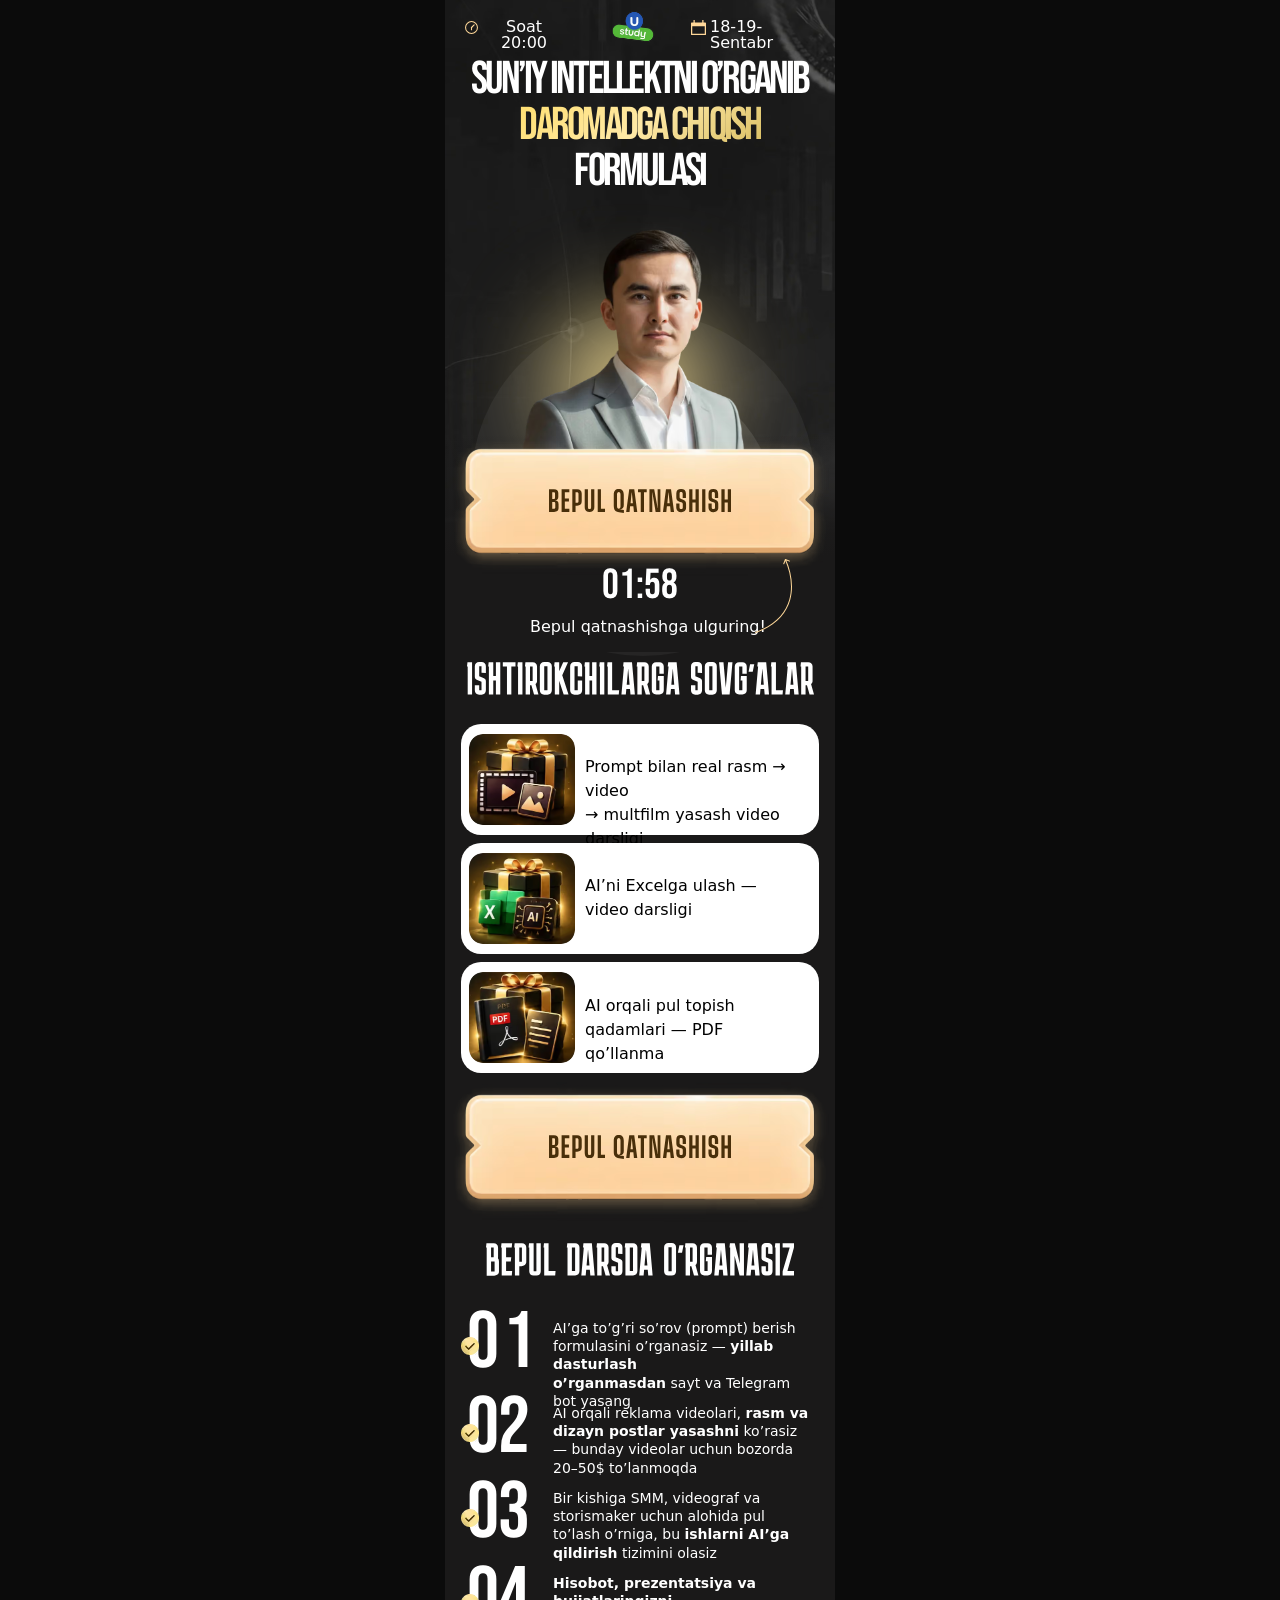
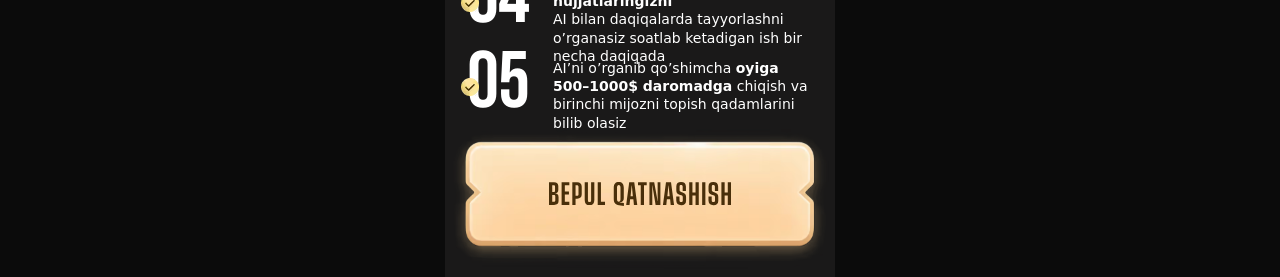
==== a/index.html @ 5f897176 "Restore Bebas on /a/ so the hero headline fits 3 lines" ====
<!doctype html>
<html lang="uz">
<head>
<meta charset="utf-8">
<meta name="viewport" content="width=390, viewport-fit=cover">
<title>Sun’iy intellektni o’rganib daromadga chiqish formulasi</title>
<meta name="description" content="18–19-sentabr, soat 20:00. Bepul onlayn dars: AI bilan oyiga 500–1000$ qo’shimcha daromadga chiqish formulasi. Ishtirokchilarga 3 ta sovg’a.">
<meta name="theme-color" content="#1A1919">
<meta property="og:title" content="Sun’iy intellektni o’rganib daromadga chiqish formulasi">
<meta property="og:description" content="18–19-sentabr, 20:00 — bepul onlayn dars. Ishtirokchilarga 3 ta sovg’a.">
<meta property="og:image" content="https://suniy-intellektt.vercel.app/a/assets/speaker.avif">
<meta property="og:url" content="https://suniy-intellektt.vercel.app/a/">
<meta property="og:type" content="website">
<link rel="canonical" href="https://suniy-intellektt.vercel.app/a/">
<link rel="icon" href="./assets/logo.avif">
<style>
@font-face{font-family:"Bebas Neue";src:url(./fonts/bebasneue.woff2) format("woff2");font-weight:400;font-display:swap}@font-face{font-family:"Bebas Neue Fallback";src:local("Arial"),local("Roboto"),local("Helvetica");size-adjust:58.4%;ascent-override:154.1%;descent-override:51.4%;line-gap-override:0%}:root{--ink:#1A1919;--gold:#FFD899;--gold-1:#FFDF70;--gold-2:#FFE9A6;--gold-ink:#492F0A;--font:-apple-system,"Segoe UI",Roboto,system-ui,sans-serif;--font-display:"Bebas Neue","Bebas Neue Fallback",sans-serif;--font-karantina:"Bebas Neue","Bebas Neue Fallback",sans-serif;--stroke:.013em}*,*::before,*::after{box-sizing:border-box}html{-webkit-text-size-adjust:100%}body{margin:0;overflow-x:hidden;background:#0b0b0b;color:#fff;font-family:var(--font);font-size:14px;line-height:1.3;-webkit-font-smoothing:antialiased}img,svg{display:block;max-width:none}button{font:inherit;color:inherit;background:none;border:0;cursor:pointer}p,h1,h2{margin:0;padding:0}.page{position:relative;width:390px;height:1877px;margin-inline:auto;overflow:hidden;background:var(--ink)}.n{position:absolute;top:2000px}.btn{display:block;user-select:none}.hero-bg{left:0;top:-24px;width:390px;height:657px;background:url(./assets/s2-bg.avif) 0 0/390px 657px no-repeat}.ring{left:26px;top:312px;width:344px;height:344px;border-radius:50%;background:rgba(255,255,255,.05)}.ring-in{left:66px;top:376px;width:264px;height:264px;border-radius:50%;background:rgba(255,255,255,.10)}.glow{left:114px;top:317px;width:147px;height:147px;border-radius:50%;background:linear-gradient(160deg,var(--gold-1) 0%,var(--gold-2) 50%,rgba(255,223,112,.83) 100%);filter:blur(50px)}.fade{left:0;top:434px;width:390px;height:218px;background:linear-gradient(180deg,rgba(26,25,25,0) 0%,var(--ink) 56%)}.person{left:63px;top:228px;width:249px;height:293px;background:url(./assets/speaker.avif) 0 0/249px 293px no-repeat}.clock-ico{left:20px;top:21px;width:13px;height:13px}.clock-txt{left:37px;top:19px;width:84px;font-size:16px;line-height:16px;text-align:center}.logo{left:162px;top:1px;width:52px;height:52px;background:url(./assets/logo.avif) 0 0/52px 52px no-repeat}.date-ico{left:246px;top:20px;width:15px;height:15px}.date-txt{left:265px;top:19px;width:110px;font-size:16px;line-height:16px}.h1{left:20px;top:57px;width:350px;height:138px;font-family:var(--font-karantina);font-weight:400;font-size:46px;line-height:46px;letter-spacing:-.06em;text-align:center;text-transform:uppercase;color:#fff;white-space:nowrap}.h1 .gold{background:linear-gradient(140deg,var(--gold-1) 0%,var(--gold-2) 50%,rgba(255,223,112,.83) 100%);-webkit-background-clip:text;background-clip:text;color:transparent}.cta{left:20px;width:350px;height:110px}.cta img{position:absolute;left:-15px;top:-11px;width:380px;height:140px}.cta .lbl{position:absolute;left:84.4px;top:42.2px;width:182px;height:25px}.cta-1{top:447px}.timer{left:128px;top:565px;width:134px;height:46px;font-family:var(--font-display);font-weight:400;font-size:42px;line-height:42px;color:#fff;text-align:center;font-variant-numeric:tabular-nums}.caption{left:85px;top:619px;width:219px;font-size:16px;line-height:16px;white-space:nowrap}.arrow{left:309.5px;top:558.5px;width:37px;height:74px}.h2{font-family:var(--font-karantina);font-weight:400;font-size:46px;line-height:46px;letter-spacing:.02em;text-transform:uppercase;color:#fff;white-space:nowrap}.h2-gifts{left:22px;top:662px;width:347px;height:33px;background:url(./assets/txt/h2-gifts.svg) 0 0/347px 33px no-repeat}
    .gift{left:16px;width:358px;height:111px;border-radius:20px;background:#fff}.gift-1{top:724px}.gift-img{left:24px;width:106px;height:91px;border-radius:14px;object-fit:cover}.gift-img-1{top:734px}.gift-txt{left:140px;font-family:var(--font-tight);font-size:16px;line-height:24px;color:#000}.gift-txt-1{top:755px;width:219px}
    </style>
<link rel="stylesheet" href="./css/main.css" media="print" onload="this.media='all'" />
<noscript>
  <link rel="stylesheet" href="./css/main.css" />
</noscript>
</head>
<body data-variant="2">

<main class="page">
  <div class="n hero-bg" aria-hidden="true"></div>
  <div class="n ring"></div>
  <div class="n ring-in"></div>
  <div class="n glow"></div>
  <div class="n fade"></div>
  <div class="n person" role="img" aria-label="Vebinar spikeri"></div>

  <svg class="n clock-ico" width="13" height="13" viewBox="0 0 15 15" fill="none" aria-hidden="true"><path d="M0.633809 7.49999C0.633809 5.67895 1.35721 3.93252 2.64487 2.64488C3.93253 1.35717 5.67897 0.633801 7.5 0.633801C9.32104 0.633801 11.0675 1.35717 12.3551 2.64488C13.6428 3.93252 14.3662 5.67895 14.3662 7.49999C14.3662 9.32102 13.6428 11.0675 12.3551 12.3551C11.0675 13.6428 9.32104 14.3662 7.5 14.3662C5.67897 14.3662 3.93253 13.6428 2.64487 12.3551C1.35721 11.0675 0.633809 9.32102 0.633809 7.49999Z" stroke="#FFD899" stroke-width="1.2" stroke-linecap="round" stroke-linejoin="round"/><path d="M7.5 7.50001V9.95222" stroke="#FFD899" stroke-width="1.2676" stroke-linecap="round" stroke-linejoin="round"/><path d="M7.5 7.49999L10.5649 4.4344" stroke="#FFD899" stroke-width="1.2676" stroke-linecap="round" stroke-linejoin="round"/></svg>
  <p class="n clock-txt">Soat 20:00</p>
  <div class="n logo" role="img" aria-label="uStudy"></div>
  <svg class="n date-ico" width="15" height="15" viewBox="0 0 15 15" fill="none" aria-hidden="true"><path d="M3.75 2.5H11.25V0H12.5V2.5H14.375C14.7202 2.5 15 2.77982 15 3.125V14.375C15 14.7202 14.7202 15 14.375 15H0.625C0.279822 15 0 14.7202 0 14.375V3.125C0 2.77982 0.279822 2.5 0.625 2.5H2.5V0H3.75V2.5ZM1.25 13.75H13.75V6.25H1.25V13.75Z" fill="#FFD899"/></svg>
  <p class="n date-txt">18-19-Sentabr</p>

  <h1 class="n h1">SUN’IY INTELLEKTNI O’RGANIB<br><span class="gold">DAROMADGA CHIQISH</span><br>FORMULASI</h1>

  <button type="button" class="n btn cta cta-1 registerBtn">
    <img src="./assets/s2-btn.avif" alt="" width="380" height="140" loading="lazy" decoding="async">
    <img class="lbl" src="./assets/txt/cta1.svg" alt="Bepul qatnashish" width="182" height="25" loading="lazy" decoding="async">
  </button>

  <div class="n timer" data-timer="ms">01:59</div>
  <p class="n caption">Bepul qatnashishga ulguring!</p>
  <svg class="n arrow" width="37" height="74" viewBox="0 0 37 74" fill="none" aria-hidden="true"><path d="M0.333046 73.0284C0.0727777 73.1206 -0.0634102 73.4064 0.0288616 73.6667C0.121133 73.927 0.406923 74.0632 0.667192 73.9709L0.500119 73.4996L0.333046 73.0284ZM30.5872 0.033819C30.3297 -0.0658393 30.0402 0.0621413 29.9405 0.319672L28.3165 4.51637C28.2168 4.7739 28.3448 5.06346 28.6023 5.16312C28.8599 5.26278 29.1494 5.13479 29.2491 4.87726L30.6926 1.14687L34.423 2.59044C34.6806 2.6901 34.9701 2.56212 35.0698 2.30459C35.1694 2.04706 35.0415 1.7575 34.7839 1.65784L30.5872 0.033819ZM0.500119 73.4996L0.667192 73.9709C20.9852 66.7676 31.3359 54.6088 35.1868 41.0729C39.0293 27.5665 36.3771 12.7713 30.8641 0.29799L30.4068 0.500119L29.9495 0.702247C35.4022 13.0392 37.9838 27.587 34.225 40.7993C30.4745 53.9822 20.389 65.918 0.333046 73.0284L0.500119 73.4996Z" fill="#FFD899"/></svg>

  <h2 class="n h2-gifts" aria-label="Ishtirokchilarga sovg’alar"></h2>

  <div class="n gift gift-1"></div>
  <img class="n gift-img gift-img-1" src="./assets/s2-gift1.avif" alt="" width="106" height="91" loading="lazy" decoding="async">
  <p class="n gift-txt gift-txt-1">Prompt bilan real rasm &rarr; video<br>&rarr; multfilm yasash video darsligi</p>

  <div class="n gift gift-2"></div>
  <img class="n gift-img gift-img-2" src="./assets/s2-gift2.avif" alt="" width="106" height="91" loading="lazy" decoding="async">
  <p class="n gift-txt gift-txt-2">AI’ni Excelga ulash &mdash; video darsligi</p>

  <div class="n gift gift-3"></div>
  <img class="n gift-img gift-img-3" src="./assets/s2-gift3.avif" alt="" width="106" height="91" loading="lazy" decoding="async">
  <p class="n gift-txt gift-txt-3">AI orqali pul topish qadamlari &mdash; PDF qo’llanma</p>

  <button type="button" class="n btn cta cta-2 registerBtn">
    <img src="./assets/s2-btn.avif" alt="" width="380" height="140" loading="lazy" decoding="async">
    <img class="lbl" src="./assets/txt/cta2.svg" alt="Bepul qatnashish" width="182" height="25" loading="lazy" decoding="async">
  </button>

  <h2><img class="n h2-learn" src="./assets/txt/h2-learn.svg" alt="Bepul darsda o’rganasiz" width="308" height="33" loading="lazy" decoding="async"></h2>

  <span class="n num num-1">01</span>
  <p class="n li-txt li-txt-1">AI’ga to’g’ri so’rov (prompt) berish<br>formulasini o’rganasiz &mdash; <span class="b">yillab dasturlash<br>o’rganmasdan</span> sayt va Telegram bot yasang</p>
  <img class="n check-ico check-1" src="./assets/s2-check.avif" alt="" width="18" height="18" loading="lazy" decoding="async">

  <span class="n num num-2">02</span>
  <p class="n li-txt li-txt-2">AI orqali reklama videolari, <span class="b">rasm va dizayn postlar yasashni</span> ko’rasiz &mdash; bunday videolar uchun bozorda 20&ndash;50$ to’lanmoqda</p>
  <img class="n check-ico check-2" src="./assets/s2-check.avif" alt="" width="18" height="18" loading="lazy" decoding="async">

  <span class="n num num-3">03</span>
  <p class="n li-txt li-txt-3">Bir kishiga SMM, videograf va storismaker uchun alohida pul to’lash o’rniga, bu <span class="b">ishlarni AI’ga qildirish</span> tizimini olasiz</p>
  <img class="n check-ico check-3" src="./assets/s2-check.avif" alt="" width="18" height="18" loading="lazy" decoding="async">

  <span class="n num num-4">04</span>
  <p class="n li-txt li-txt-4"><span class="b">Hisobot, prezentatsiya va hujjatlaringizni<br></span>AI bilan daqiqalarda tayyorlashni o’rganasiz soatlab ketadigan ish bir necha daqiqada</p>
  <img class="n check-ico check-4" src="./assets/s2-check.avif" alt="" width="18" height="18" loading="lazy" decoding="async">

  <span class="n num num-5">05</span>
  <p class="n li-txt li-txt-5">AI’ni o’rganib qo’shimcha <span class="b">oyiga 500&ndash;1000$ daromadga</span> chiqish va birinchi mijozni topish qadamlarini bilib olasiz</p>
  <img class="n check-ico check-5" src="./assets/s2-check.avif" alt="" width="18" height="18" loading="lazy" decoding="async">

  <button type="button" class="n btn cta cta-3 registerBtn">
    <img src="./assets/s2-btn.avif" alt="" width="380" height="140" loading="lazy" decoding="async">
    <img class="lbl" src="./assets/txt/cta3.svg" alt="Bepul qatnashish" width="182" height="25" loading="lazy" decoding="async">
  </button>
</main>

<div id="registrationModal" class="homeModal" style="display: none">
  <div class="homeModalOverlay"></div>
  <div class="homeFormContainer">
    <button class="closeButton" id="closeModalBtn" aria-label="Yopish">
      <svg width="16" height="16" viewBox="0 0 12 12" fill="none">
        <path d="M1 11L11 1M1 1.00001L11 11" stroke="currentColor" stroke-width="1.5" stroke-linecap="round" />
      </svg>
    </button>
    <div class="homeFormTop">
      <h2 class="homeFormTopTitle">Ro’yxatdan o’tish uchun ma’lumotlaringizni kiriting!</h2>
    </div>
    <form id="registrationForm" name="contact-form">
      <div class="HomeFormRow">
        <label class="HomeFormRowLabel" for="name">Ismingiz:</label>
        <input class="HomeFormRowInput" type="text" id="name" name="name" placeholder="Ismingizni kiriting" autocomplete="name" />
        <p class="homeFormErrorText" id="nameError" style="display: none">❌ Ismingizni kiriting!</p>
      </div>
      <div class="HomeFormRow">
        <label class="HomeFormRowLabel" for="phone">Telefon raqamingiz:</label>
        <div class="phone-input-container">
          <button type="button" class="selected-country" id="selectedCountry" aria-label="Davlat kodini tanlash">
            <span class="selected-flag" id="selectedCountryFlag">🇺🇿</span>
            <svg id="dropdownIcon" width="16" height="16" viewBox="0 0 24 24" fill="none" stroke="currentColor" stroke-width="2" stroke-linecap="round" stroke-linejoin="round"><polyline points="6 9 12 15 18 9" /></svg>
            <span class="selected-code" id="selectedCountryCodeText">+998</span>
          </button>
          <div class="country-dropdown" id="countryDropdown" style="display: none"></div>
          <div class="phone-field">
            <input class="HomeFormRowInput phone-input" type="tel" id="phone" name="phone" inputmode="numeric" placeholder="88 888 88 88" autocomplete="tel" style="border: none; background-color: transparent; padding-left: 5px" />
          </div>
        </div>
        <p class="homeFormErrorText" id="phoneError" style="display: none">❌ Telefon raqam mos emas!</p>
      </div>
      <button type="submit" class="HomeFormBtn" id="submitBtn">DAVOM ETISH</button>
    </form>
  </div>
</div>

<script defer src="../js/timer.js"></script>
<script defer src="../js/phoneFormatter.js"></script>
<script defer src="../js/app.js"></script>
</body>
</html>
---- a/css/main.css ----
.b{font-weight:700}@media (prefers-reduced-motion:reduce){*{transition-duration:.001ms !important}}.cta-2{top:1093px}.cta-3{top:1740px}.h2-learn{left:41px;top:1243px;width:308px;height:33px}.gift{left:16px;width:358px;height:111px;border-radius:20px;background:#fff}.gift-1{top:724px}.gift-2{top:843px}.gift-3{top:962px}.gift-img{left:24px;width:106px;height:91px;border-radius:14px;object-fit:cover}.gift-img-1{top:734px}.gift-img-2{top:853px}.gift-img-3{top:972px}.gift-txt{left:140px;font-family:var(--font-tight);font-size:16px;line-height:24px;color:#000}.gift-txt-1{top:755px;width:219px}.gift-txt-2{top:874px;width:193px}.gift-txt-3{top:994px;width:197px}.num{font-family:var(--font-karantina);font-weight:300;font-size:80px;line-height:80px;letter-spacing:-.01em;color:#fff;left:22px}.num-1{top:1303px;letter-spacing:.05em}.num-2{top:1388px}.num-3{top:1473px}.num-4{top:1558px}.num-5{top:1643px}.li-txt{left:108px;font-size:14px;line-height:18.2px;color:#fff}.li-txt-1{top:1319px;width:262px}.li-txt-2{top:1404px;width:262px}.li-txt-3{top:1489px;width:262px}.li-txt-4{top:1574px;width:262px}.li-txt-5{top:1659px;width:262px}.check-ico{left:16px;width:18px;height:18px}.check-1{top:1337px}.check-2{top:1424px}.check-3{top:1509px}.check-4{top:1594px}.check-5{top:1678px}.homeModal,.homeModalOverlay{position:fixed;top:0;left:0;width:100%;height:100vh}.homeModal{z-index:30;display:flex;justify-content:center;align-items:center}.homeModalOverlay{background-color:rgba(0,0,0,.3);backdrop-filter:blur(5px)}.homeFormContainer{position:fixed;top:50%;left:50%;transform:translate(-50%,-50%);z-index:30;width:100%;max-width:520px;margin:0 20px;padding:20px 40px 40px;background-color:#fff;color:#000;border-radius:8px;box-shadow:0 4px 12px rgba(0,0,0,.1)}.homeFormTop{display:flex;justify-content:space-between}.homeFormTopTitle{margin:0 auto 20px;font-family:system-ui,-apple-system,BlinkMacSystemFont,"Segoe UI",sans-serif;font-size:clamp(21px,6.6vw,24px);font-weight:600;text-align:center;color:#000}.closeButton{position:absolute;top:20px;right:20px;display:flex;justify-content:center;align-items:center;padding:4px;background:0 0;border:none;color:#000;cursor:pointer}.homeFormErrorText{margin-bottom:12px;padding:5px 0;font-family:system-ui,-apple-system,BlinkMacSystemFont,"Segoe UI",sans-serif;font-size:14px;color:#e53e3e}.HomeFormRowInput,.HomeFormRowLabel{font-family:system-ui,-apple-system,BlinkMacSystemFont,"Segoe UI",sans-serif;font-size:18px}.HomeFormRow{margin-bottom:20px}.HomeFormRowLabel{display:block;margin-bottom:6px;color:#000}.HomeFormRowInput{width:100%;height:50px;min-height:48px;padding:10px 16px;border:1px solid #c9c9c9;border-radius:6px;background-color:#f3f7f8;font-weight:400;outline:0;transition:border-color .2s}.HomeFormRowInput:focus{border-color:#FFD899}.HomeFormRowInput::placeholder{color:#aaa}.HomeFormBtn{position:relative;display:flex;align-items:center;justify-content:center;width:100%;height:60px;border:none;border-radius:10px;background-color:#FFD899;color:#492F0A;font-family:sans-serif;font-size:28px;font-weight:700;text-transform:uppercase;cursor:pointer;transition:.3s}.phone-input-container{position:relative;display:flex;align-items:center;border:1px solid #c9c9c9;border-radius:6px;background-color:transparent}.phone-input-container:focus-within{border-color:#FFD899}.phone-field{flex:1}.selected-code{display:flex;margin-left:10px}.selected-country{display:flex;align-items:center;min-height:50px;min-width:max-content;padding:10px 0 10px 10px;border:none;border-radius:6px;background-color:transparent;font-family:sans-serif!important;font-size:18px;font-weight:400!important;cursor:pointer}.selected-flag,.country-flag{display:inline-block;min-width:22px;text-align:center}.country-dropdown{position:absolute;top:110%;left:0;width:100%;max-height:200px;overflow-y:auto;background-color:#fff;border:1px solid #c9c9c9;border-radius:6px;box-shadow:0 4px 12px rgba(0,0,0,.1);z-index:40;font-family:sans-serif!important;font-weight:400!important}@media screen and (max-width:768px){.homeFormContainer{max-width:100%;height:100vh;margin:0;padding:80px 20px 20px;border-radius:6px}.homeFormTopTitle{max-width:408px;margin:0 auto 15px;font-weight:700;text-align:center}.homeFormTop{flex-direction:column;align-items:flex-start}.closeButton{top:0;left:0;width:100%;height:50px;padding-right:20px;justify-content:end;background-color:#000;color:#fff}.homeFormErrorText{margin-bottom:8px;font-size:12px}.HomeFormRowLabel{margin-bottom:6px}.HomeFormRowInput{min-height:40px;padding:0 12px;background-color:transparent}.HomeFormRowInput::placeholder{color:#a3a3a3}.HomeFormBtn{margin-top:24px;font-size:18px;font-weight:700}}@media screen and (max-width:480px){.homeFormContainer{max-width:100%;height:100vh;margin:0;padding:80px 20px 20px;border-radius:6px}.homeFormTopTitle{margin:0 auto 15px;text-align:center}.homeFormErrorText{margin-bottom:8px;font-size:12px}.HomeFormRowLabel{margin-bottom:6px}.HomeFormRowInput{min-height:40px;padding:0 12px;border-radius:10px;background-color:transparent}.HomeFormRowInput::placeholder{color:#a3a3a3}.HomeFormBtn{height:50px;margin-top:24px;padding:10px 0;font-size:16px}}.country-option{display:flex;justify-content:space-between;align-items:center;padding:10px;font-family:sans-serif;font-weight:400!important;cursor:pointer}.country-option:hover{background-color:#f3f7f8}.country-option.selected{background-color:#e6f0fa}
---- a/css/main.css ----
.b{font-weight:700}@media (prefers-reduced-motion:reduce){*{transition-duration:.001ms !important}}.cta-2{top:1093px}.cta-3{top:1740px}.h2-learn{left:41px;top:1243px;width:308px;height:33px}.gift{left:16px;width:358px;height:111px;border-radius:20px;background:#fff}.gift-1{top:724px}.gift-2{top:843px}.gift-3{top:962px}.gift-img{left:24px;width:106px;height:91px;border-radius:14px;object-fit:cover}.gift-img-1{top:734px}.gift-img-2{top:853px}.gift-img-3{top:972px}.gift-txt{left:140px;font-family:var(--font-tight);font-size:16px;line-height:24px;color:#000}.gift-txt-1{top:755px;width:219px}.gift-txt-2{top:874px;width:193px}.gift-txt-3{top:994px;width:197px}.num{font-family:var(--font-karantina);font-weight:300;font-size:80px;line-height:80px;letter-spacing:-.01em;color:#fff;left:22px}.num-1{top:1303px;letter-spacing:.05em}.num-2{top:1388px}.num-3{top:1473px}.num-4{top:1558px}.num-5{top:1643px}.li-txt{left:108px;font-size:14px;line-height:18.2px;color:#fff}.li-txt-1{top:1319px;width:262px}.li-txt-2{top:1404px;width:262px}.li-txt-3{top:1489px;width:262px}.li-txt-4{top:1574px;width:262px}.li-txt-5{top:1659px;width:262px}.check-ico{left:16px;width:18px;height:18px}.check-1{top:1337px}.check-2{top:1424px}.check-3{top:1509px}.check-4{top:1594px}.check-5{top:1678px}.homeModal,.homeModalOverlay{position:fixed;top:0;left:0;width:100%;height:100vh}.homeModal{z-index:30;display:flex;justify-content:center;align-items:center}.homeModalOverlay{background-color:rgba(0,0,0,.3);backdrop-filter:blur(5px)}.homeFormContainer{position:fixed;top:50%;left:50%;transform:translate(-50%,-50%);z-index:30;width:100%;max-width:520px;margin:0 20px;padding:20px 40px 40px;background-color:#fff;color:#000;border-radius:8px;box-shadow:0 4px 12px rgba(0,0,0,.1)}.homeFormTop{display:flex;justify-content:space-between}.homeFormTopTitle{margin:0 auto 20px;font-family:system-ui,-apple-system,BlinkMacSystemFont,"Segoe UI",sans-serif;font-size:clamp(21px,6.6vw,24px);font-weight:600;text-align:center;color:#000}.closeButton{position:absolute;top:20px;right:20px;display:flex;justify-content:center;align-items:center;padding:4px;background:0 0;border:none;color:#000;cursor:pointer}.homeFormErrorText{margin-bottom:12px;padding:5px 0;font-family:system-ui,-apple-system,BlinkMacSystemFont,"Segoe UI",sans-serif;font-size:14px;color:#e53e3e}.HomeFormRowInput,.HomeFormRowLabel{font-family:system-ui,-apple-system,BlinkMacSystemFont,"Segoe UI",sans-serif;font-size:18px}.HomeFormRow{margin-bottom:20px}.HomeFormRowLabel{display:block;margin-bottom:6px;color:#000}.HomeFormRowInput{width:100%;height:50px;min-height:48px;padding:10px 16px;border:1px solid #c9c9c9;border-radius:6px;background-color:#f3f7f8;font-weight:400;outline:0;transition:border-color .2s}.HomeFormRowInput:focus{border-color:#FFD899}.HomeFormRowInput::placeholder{color:#aaa}.HomeFormBtn{position:relative;display:flex;align-items:center;justify-content:center;width:100%;height:60px;border:none;border-radius:10px;background-color:#FFD899;color:#492F0A;font-family:sans-serif;font-size:28px;font-weight:700;text-transform:uppercase;cursor:pointer;transition:.3s}.phone-input-container{position:relative;display:flex;align-items:center;border:1px solid #c9c9c9;border-radius:6px;background-color:transparent}.phone-input-container:focus-within{border-color:#FFD899}.phone-field{flex:1}.selected-code{display:flex;margin-left:10px}.selected-country{display:flex;align-items:center;min-height:50px;min-width:max-content;padding:10px 0 10px 10px;border:none;border-radius:6px;background-color:transparent;font-family:sans-serif!important;font-size:18px;font-weight:400!important;cursor:pointer}.selected-flag,.country-flag{display:inline-block;min-width:22px;text-align:center}.country-dropdown{position:absolute;top:110%;left:0;width:100%;max-height:200px;overflow-y:auto;background-color:#fff;border:1px solid #c9c9c9;border-radius:6px;box-shadow:0 4px 12px rgba(0,0,0,.1);z-index:40;font-family:sans-serif!important;font-weight:400!important}@media screen and (max-width:768px){.homeFormContainer{max-width:100%;height:100vh;margin:0;padding:80px 20px 20px;border-radius:6px}.homeFormTopTitle{max-width:408px;margin:0 auto 15px;font-weight:700;text-align:center}.homeFormTop{flex-direction:column;align-items:flex-start}.closeButton{top:0;left:0;width:100%;height:50px;padding-right:20px;justify-content:end;background-color:#000;color:#fff}.homeFormErrorText{margin-bottom:8px;font-size:12px}.HomeFormRowLabel{margin-bottom:6px}.HomeFormRowInput{min-height:40px;padding:0 12px;background-color:transparent}.HomeFormRowInput::placeholder{color:#a3a3a3}.HomeFormBtn{margin-top:24px;font-size:18px;font-weight:700}}@media screen and (max-width:480px){.homeFormContainer{max-width:100%;height:100vh;margin:0;padding:80px 20px 20px;border-radius:6px}.homeFormTopTitle{margin:0 auto 15px;text-align:center}.homeFormErrorText{margin-bottom:8px;font-size:12px}.HomeFormRowLabel{margin-bottom:6px}.HomeFormRowInput{min-height:40px;padding:0 12px;border-radius:10px;background-color:transparent}.HomeFormRowInput::placeholder{color:#a3a3a3}.HomeFormBtn{height:50px;margin-top:24px;padding:10px 0;font-size:16px}}.country-option{display:flex;justify-content:space-between;align-items:center;padding:10px;font-family:sans-serif;font-weight:400!important;cursor:pointer}.country-option:hover{background-color:#f3f7f8}.country-option.selected{background-color:#e6f0fa}
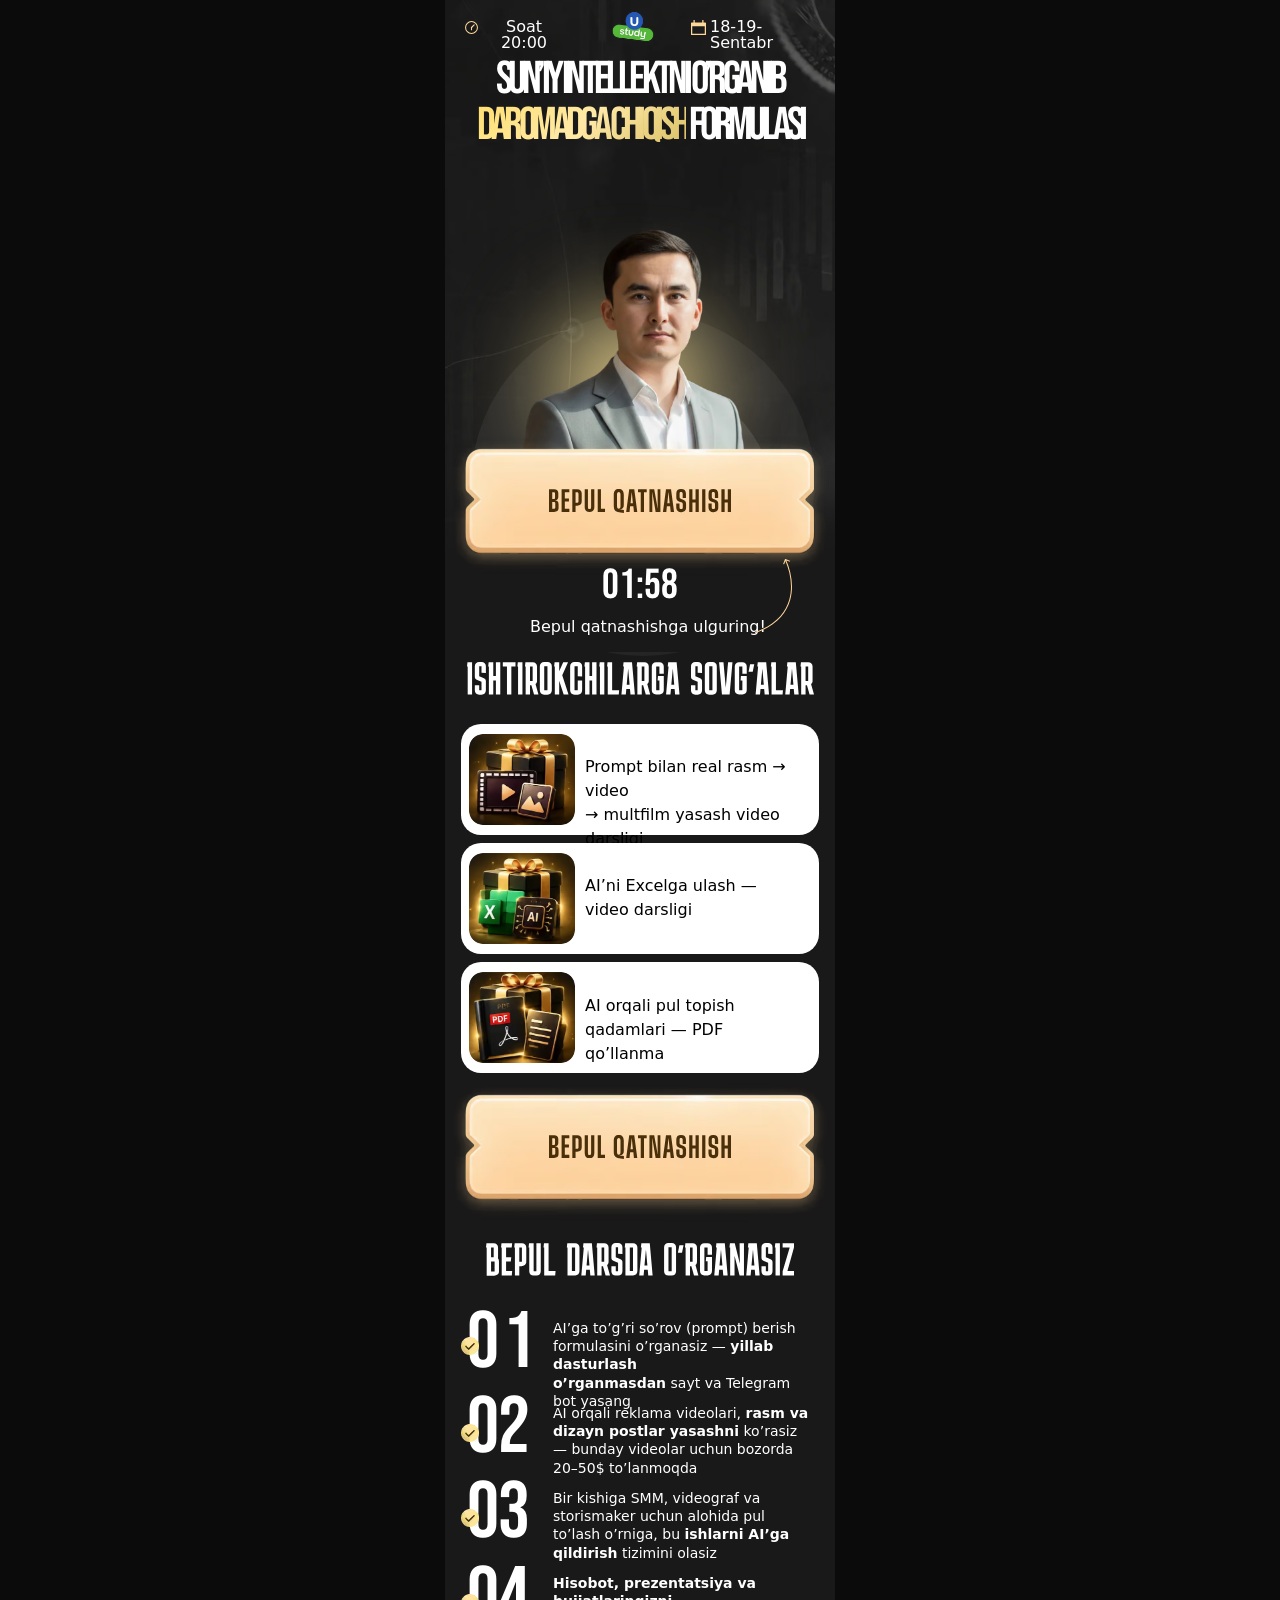
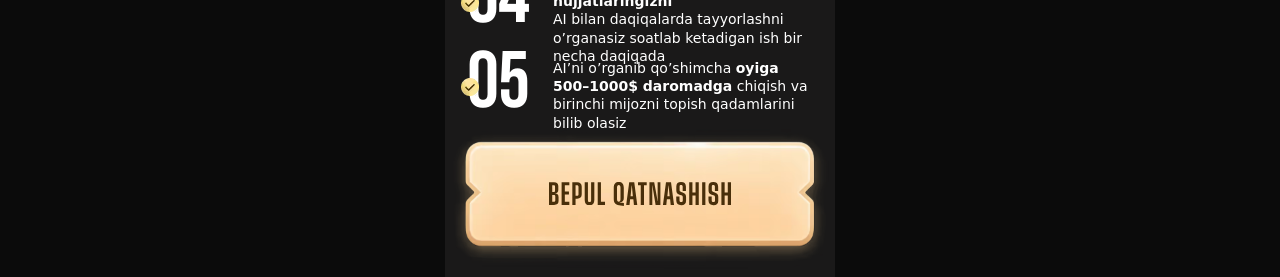
==== commit 35cb44d3: "A headline back to Figma 2 lines with subset Bebas" ====
--- a/a/index.html
+++ b/a/index.html
@@ -14,7 +14,7 @@
 <link rel="canonical" href="https://suniy-intellektt.vercel.app/a/">
 <link rel="icon" href="./assets/logo.avif">
 <style>
-@font-face{font-family:"Bebas Neue";src:url(./fonts/bebasneue.woff2) format("woff2");font-weight:400;font-display:swap}@font-face{font-family:"Bebas Neue Fallback";src:local("Arial"),local("Roboto"),local("Helvetica");size-adjust:58.4%;ascent-override:154.1%;descent-override:51.4%;line-gap-override:0%}:root{--ink:#1A1919;--gold:#FFD899;--gold-1:#FFDF70;--gold-2:#FFE9A6;--gold-ink:#492F0A;--font:-apple-system,"Segoe UI",Roboto,system-ui,sans-serif;--font-display:"Bebas Neue","Bebas Neue Fallback",sans-serif;--font-karantina:"Bebas Neue","Bebas Neue Fallback",sans-serif;--stroke:.013em}*,*::before,*::after{box-sizing:border-box}html{-webkit-text-size-adjust:100%}body{margin:0;overflow-x:hidden;background:#0b0b0b;color:#fff;font-family:var(--font);font-size:14px;line-height:1.3;-webkit-font-smoothing:antialiased}img,svg{display:block;max-width:none}button{font:inherit;color:inherit;background:none;border:0;cursor:pointer}p,h1,h2{margin:0;padding:0}.page{position:relative;width:390px;height:1877px;margin-inline:auto;overflow:hidden;background:var(--ink)}.n{position:absolute;top:2000px}.btn{display:block;user-select:none}.hero-bg{left:0;top:-24px;width:390px;height:657px;background:url(./assets/s2-bg.avif) 0 0/390px 657px no-repeat}.ring{left:26px;top:312px;width:344px;height:344px;border-radius:50%;background:rgba(255,255,255,.05)}.ring-in{left:66px;top:376px;width:264px;height:264px;border-radius:50%;background:rgba(255,255,255,.10)}.glow{left:114px;top:317px;width:147px;height:147px;border-radius:50%;background:linear-gradient(160deg,var(--gold-1) 0%,var(--gold-2) 50%,rgba(255,223,112,.83) 100%);filter:blur(50px)}.fade{left:0;top:434px;width:390px;height:218px;background:linear-gradient(180deg,rgba(26,25,25,0) 0%,var(--ink) 56%)}.person{left:63px;top:228px;width:249px;height:293px;background:url(./assets/speaker.avif) 0 0/249px 293px no-repeat}.clock-ico{left:20px;top:21px;width:13px;height:13px}.clock-txt{left:37px;top:19px;width:84px;font-size:16px;line-height:16px;text-align:center}.logo{left:162px;top:1px;width:52px;height:52px;background:url(./assets/logo.avif) 0 0/52px 52px no-repeat}.date-ico{left:246px;top:20px;width:15px;height:15px}.date-txt{left:265px;top:19px;width:110px;font-size:16px;line-height:16px}.h1{left:20px;top:57px;width:350px;height:138px;font-family:var(--font-karantina);font-weight:400;font-size:46px;line-height:46px;letter-spacing:-.06em;text-align:center;text-transform:uppercase;color:#fff;white-space:nowrap}.h1 .gold{background:linear-gradient(140deg,var(--gold-1) 0%,var(--gold-2) 50%,rgba(255,223,112,.83) 100%);-webkit-background-clip:text;background-clip:text;color:transparent}.cta{left:20px;width:350px;height:110px}.cta img{position:absolute;left:-15px;top:-11px;width:380px;height:140px}.cta .lbl{position:absolute;left:84.4px;top:42.2px;width:182px;height:25px}.cta-1{top:447px}.timer{left:128px;top:565px;width:134px;height:46px;font-family:var(--font-display);font-weight:400;font-size:42px;line-height:42px;color:#fff;text-align:center;font-variant-numeric:tabular-nums}.caption{left:85px;top:619px;width:219px;font-size:16px;line-height:16px;white-space:nowrap}.arrow{left:309.5px;top:558.5px;width:37px;height:74px}.h2{font-family:var(--font-karantina);font-weight:400;font-size:46px;line-height:46px;letter-spacing:.02em;text-transform:uppercase;color:#fff;white-space:nowrap}.h2-gifts{left:22px;top:662px;width:347px;height:33px;background:url(./assets/txt/h2-gifts.svg) 0 0/347px 33px no-repeat}
+@font-face{font-family:"Bebas Neue";src:url(./fonts/bebasneue.woff2) format("woff2");font-weight:400;font-display:swap}@font-face{font-family:"Bebas Neue Fallback";src:local("Arial"),local("Roboto"),local("Helvetica");size-adjust:58.4%;ascent-override:154.1%;descent-override:51.4%;line-gap-override:0%}:root{--ink:#1A1919;--gold:#FFD899;--gold-1:#FFDF70;--gold-2:#FFE9A6;--gold-ink:#492F0A;--font:-apple-system,"Segoe UI",Roboto,system-ui,sans-serif;--font-display:"Bebas Neue","Bebas Neue Fallback",sans-serif;--font-karantina:"Bebas Neue","Bebas Neue Fallback",sans-serif;--stroke:.013em}*,*::before,*::after{box-sizing:border-box}html{-webkit-text-size-adjust:100%}body{margin:0;overflow-x:hidden;background:#0b0b0b;color:#fff;font-family:var(--font);font-size:14px;line-height:1.3;-webkit-font-smoothing:antialiased}img,svg{display:block;max-width:none}button{font:inherit;color:inherit;background:none;border:0;cursor:pointer}p,h1,h2{margin:0;padding:0}.page{position:relative;width:390px;height:1877px;margin-inline:auto;overflow:hidden;background:var(--ink)}.n{position:absolute;top:2000px}.btn{display:block;user-select:none}.hero-bg{left:0;top:-24px;width:390px;height:657px;background:url(./assets/s2-bg.avif) 0 0/390px 657px no-repeat}.ring{left:26px;top:312px;width:344px;height:344px;border-radius:50%;background:rgba(255,255,255,.05)}.ring-in{left:66px;top:376px;width:264px;height:264px;border-radius:50%;background:rgba(255,255,255,.10)}.glow{left:114px;top:317px;width:147px;height:147px;border-radius:50%;background:linear-gradient(160deg,var(--gold-1) 0%,var(--gold-2) 50%,rgba(255,223,112,.83) 100%);filter:blur(50px)}.fade{left:0;top:434px;width:390px;height:218px;background:linear-gradient(180deg,rgba(26,25,25,0) 0%,var(--ink) 56%)}.person{left:63px;top:228px;width:249px;height:293px;background:url(./assets/speaker.avif) 0 0/249px 293px no-repeat}.clock-ico{left:20px;top:21px;width:13px;height:13px}.clock-txt{left:37px;top:19px;width:84px;font-size:16px;line-height:16px;text-align:center}.logo{left:162px;top:1px;width:52px;height:52px;background:url(./assets/logo.avif) 0 0/52px 52px no-repeat}.date-ico{left:246px;top:20px;width:15px;height:15px}.date-txt{left:265px;top:19px;width:110px;font-size:16px;line-height:16px}.h1{left:20px;top:57px;width:350px;height:92px;font-family:var(--font-karantina);font-weight:400;font-size:46px;line-height:46px;letter-spacing:-.1em;text-align:center;text-transform:uppercase;color:#fff}.h1 .gold{background:linear-gradient(140deg,var(--gold-1) 0%,var(--gold-2) 50%,rgba(255,223,112,.83) 100%);-webkit-background-clip:text;background-clip:text;color:transparent}.cta{left:20px;width:350px;height:110px}.cta img{position:absolute;left:-15px;top:-11px;width:380px;height:140px}.cta .lbl{position:absolute;left:84.4px;top:42.2px;width:182px;height:25px}.cta-1{top:447px}.timer{left:128px;top:565px;width:134px;height:46px;font-family:var(--font-display);font-weight:400;font-size:42px;line-height:42px;color:#fff;text-align:center;font-variant-numeric:tabular-nums}.caption{left:85px;top:619px;width:219px;font-size:16px;line-height:16px;white-space:nowrap}.arrow{left:309.5px;top:558.5px;width:37px;height:74px}.h2{font-family:var(--font-karantina);font-weight:400;font-size:46px;line-height:46px;letter-spacing:.02em;text-transform:uppercase;color:#fff;white-space:nowrap}.h2-gifts{left:22px;top:662px;width:347px;height:33px;background:url(./assets/txt/h2-gifts.svg) 0 0/347px 33px no-repeat}
     .gift{left:16px;width:358px;height:111px;border-radius:20px;background:#fff}.gift-1{top:724px}.gift-img{left:24px;width:106px;height:91px;border-radius:14px;object-fit:cover}.gift-img-1{top:734px}.gift-txt{left:140px;font-family:var(--font-tight);font-size:16px;line-height:24px;color:#000}.gift-txt-1{top:755px;width:219px}
     </style>
 <link rel="stylesheet" href="./css/main.css" media="print" onload="this.media='all'" />
@@ -38,7 +38,7 @@
   <svg class="n date-ico" width="15" height="15" viewBox="0 0 15 15" fill="none" aria-hidden="true"><path d="M3.75 2.5H11.25V0H12.5V2.5H14.375C14.7202 2.5 15 2.77982 15 3.125V14.375C15 14.7202 14.7202 15 14.375 15H0.625C0.279822 15 0 14.7202 0 14.375V3.125C0 2.77982 0.279822 2.5 0.625 2.5H2.5V0H3.75V2.5ZM1.25 13.75H13.75V6.25H1.25V13.75Z" fill="#FFD899"/></svg>
   <p class="n date-txt">18-19-Sentabr</p>
 
-  <h1 class="n h1">SUN’IY INTELLEKTNI O’RGANIB<br><span class="gold">DAROMADGA CHIQISH</span><br>FORMULASI</h1>
+  <h1 class="n h1">SUN’IY INTELLEKTNI O’RGANIB <span class="gold">DAROMADGA CHIQISH</span> FORMULASI</h1>
 
   <button type="button" class="n btn cta cta-1 registerBtn">
     <img src="./assets/s2-btn.avif" alt="" width="380" height="140" loading="lazy" decoding="async">
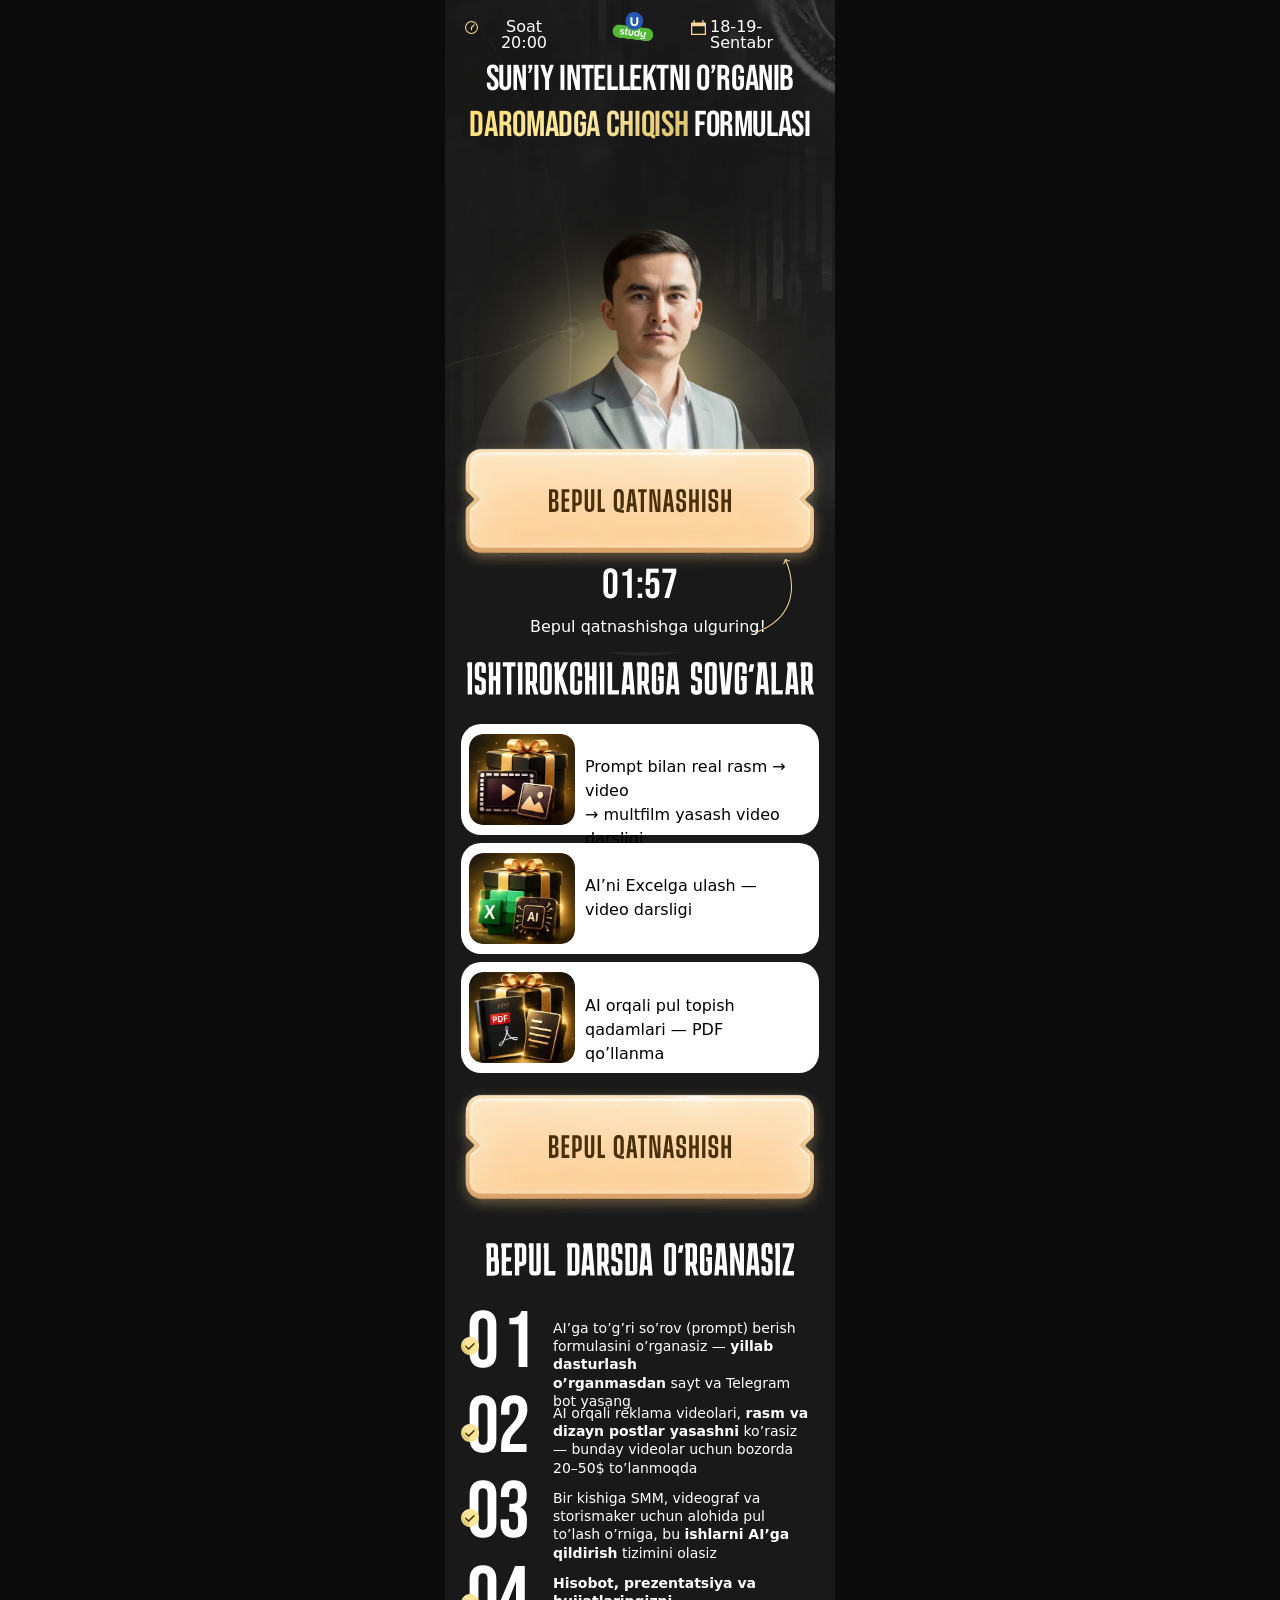
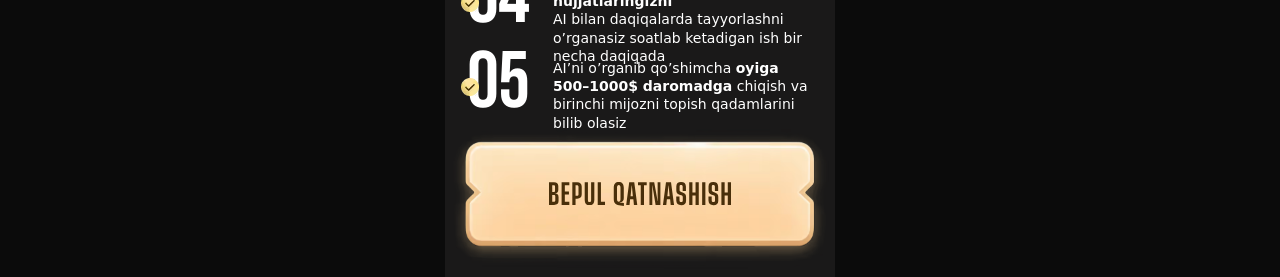
==== commit 4b7c2dde: "Open A headline letter-spacing so glyphs do not collide" ====
--- a/a/index.html
+++ b/a/index.html
@@ -14,7 +14,7 @@
 <link rel="canonical" href="https://suniy-intellektt.vercel.app/a/">
 <link rel="icon" href="./assets/logo.avif">
 <style>
-@font-face{font-family:"Bebas Neue";src:url(./fonts/bebasneue.woff2) format("woff2");font-weight:400;font-display:swap}@font-face{font-family:"Bebas Neue Fallback";src:local("Arial"),local("Roboto"),local("Helvetica");size-adjust:58.4%;ascent-override:154.1%;descent-override:51.4%;line-gap-override:0%}:root{--ink:#1A1919;--gold:#FFD899;--gold-1:#FFDF70;--gold-2:#FFE9A6;--gold-ink:#492F0A;--font:-apple-system,"Segoe UI",Roboto,system-ui,sans-serif;--font-display:"Bebas Neue","Bebas Neue Fallback",sans-serif;--font-karantina:"Bebas Neue","Bebas Neue Fallback",sans-serif;--stroke:.013em}*,*::before,*::after{box-sizing:border-box}html{-webkit-text-size-adjust:100%}body{margin:0;overflow-x:hidden;background:#0b0b0b;color:#fff;font-family:var(--font);font-size:14px;line-height:1.3;-webkit-font-smoothing:antialiased}img,svg{display:block;max-width:none}button{font:inherit;color:inherit;background:none;border:0;cursor:pointer}p,h1,h2{margin:0;padding:0}.page{position:relative;width:390px;height:1877px;margin-inline:auto;overflow:hidden;background:var(--ink)}.n{position:absolute;top:2000px}.btn{display:block;user-select:none}.hero-bg{left:0;top:-24px;width:390px;height:657px;background:url(./assets/s2-bg.avif) 0 0/390px 657px no-repeat}.ring{left:26px;top:312px;width:344px;height:344px;border-radius:50%;background:rgba(255,255,255,.05)}.ring-in{left:66px;top:376px;width:264px;height:264px;border-radius:50%;background:rgba(255,255,255,.10)}.glow{left:114px;top:317px;width:147px;height:147px;border-radius:50%;background:linear-gradient(160deg,var(--gold-1) 0%,var(--gold-2) 50%,rgba(255,223,112,.83) 100%);filter:blur(50px)}.fade{left:0;top:434px;width:390px;height:218px;background:linear-gradient(180deg,rgba(26,25,25,0) 0%,var(--ink) 56%)}.person{left:63px;top:228px;width:249px;height:293px;background:url(./assets/speaker.avif) 0 0/249px 293px no-repeat}.clock-ico{left:20px;top:21px;width:13px;height:13px}.clock-txt{left:37px;top:19px;width:84px;font-size:16px;line-height:16px;text-align:center}.logo{left:162px;top:1px;width:52px;height:52px;background:url(./assets/logo.avif) 0 0/52px 52px no-repeat}.date-ico{left:246px;top:20px;width:15px;height:15px}.date-txt{left:265px;top:19px;width:110px;font-size:16px;line-height:16px}.h1{left:20px;top:57px;width:350px;height:92px;font-family:var(--font-karantina);font-weight:400;font-size:46px;line-height:46px;letter-spacing:-.1em;text-align:center;text-transform:uppercase;color:#fff}.h1 .gold{background:linear-gradient(140deg,var(--gold-1) 0%,var(--gold-2) 50%,rgba(255,223,112,.83) 100%);-webkit-background-clip:text;background-clip:text;color:transparent}.cta{left:20px;width:350px;height:110px}.cta img{position:absolute;left:-15px;top:-11px;width:380px;height:140px}.cta .lbl{position:absolute;left:84.4px;top:42.2px;width:182px;height:25px}.cta-1{top:447px}.timer{left:128px;top:565px;width:134px;height:46px;font-family:var(--font-display);font-weight:400;font-size:42px;line-height:42px;color:#fff;text-align:center;font-variant-numeric:tabular-nums}.caption{left:85px;top:619px;width:219px;font-size:16px;line-height:16px;white-space:nowrap}.arrow{left:309.5px;top:558.5px;width:37px;height:74px}.h2{font-family:var(--font-karantina);font-weight:400;font-size:46px;line-height:46px;letter-spacing:.02em;text-transform:uppercase;color:#fff;white-space:nowrap}.h2-gifts{left:22px;top:662px;width:347px;height:33px;background:url(./assets/txt/h2-gifts.svg) 0 0/347px 33px no-repeat}
+@font-face{font-family:"Bebas Neue";src:url(./fonts/bebasneue.woff2) format("woff2");font-weight:400;font-display:swap}@font-face{font-family:"Bebas Neue Fallback";src:local("Arial"),local("Roboto"),local("Helvetica");size-adjust:58.4%;ascent-override:154.1%;descent-override:51.4%;line-gap-override:0%}:root{--ink:#1A1919;--gold:#FFD899;--gold-1:#FFDF70;--gold-2:#FFE9A6;--gold-ink:#492F0A;--font:-apple-system,"Segoe UI",Roboto,system-ui,sans-serif;--font-display:"Bebas Neue","Bebas Neue Fallback",sans-serif;--font-karantina:"Bebas Neue","Bebas Neue Fallback",sans-serif;--stroke:.013em}*,*::before,*::after{box-sizing:border-box}html{-webkit-text-size-adjust:100%}body{margin:0;overflow-x:hidden;background:#0b0b0b;color:#fff;font-family:var(--font);font-size:14px;line-height:1.3;-webkit-font-smoothing:antialiased}img,svg{display:block;max-width:none}button{font:inherit;color:inherit;background:none;border:0;cursor:pointer}p,h1,h2{margin:0;padding:0}.page{position:relative;width:390px;height:1877px;margin-inline:auto;overflow:hidden;background:var(--ink)}.n{position:absolute;top:2000px}.btn{display:block;user-select:none}.hero-bg{left:0;top:-24px;width:390px;height:657px;background:url(./assets/s2-bg.avif) 0 0/390px 657px no-repeat}.ring{left:26px;top:312px;width:344px;height:344px;border-radius:50%;background:rgba(255,255,255,.05)}.ring-in{left:66px;top:376px;width:264px;height:264px;border-radius:50%;background:rgba(255,255,255,.10)}.glow{left:114px;top:317px;width:147px;height:147px;border-radius:50%;background:linear-gradient(160deg,var(--gold-1) 0%,var(--gold-2) 50%,rgba(255,223,112,.83) 100%);filter:blur(50px)}.fade{left:0;top:434px;width:390px;height:218px;background:linear-gradient(180deg,rgba(26,25,25,0) 0%,var(--ink) 56%)}.person{left:63px;top:228px;width:249px;height:293px;background:url(./assets/speaker.avif) 0 0/249px 293px no-repeat}.clock-ico{left:20px;top:21px;width:13px;height:13px}.clock-txt{left:37px;top:19px;width:84px;font-size:16px;line-height:16px;text-align:center}.logo{left:162px;top:1px;width:52px;height:52px;background:url(./assets/logo.avif) 0 0/52px 52px no-repeat}.date-ico{left:246px;top:20px;width:15px;height:15px}.date-txt{left:265px;top:19px;width:110px;font-size:16px;line-height:16px}.h1{left:20px;top:57px;width:350px;height:92px;font-family:var(--font-karantina);font-weight:400;font-size:36px;line-height:46px;letter-spacing:-.01em;text-align:center;text-transform:uppercase;color:#fff}.h1 .gold{background:linear-gradient(140deg,var(--gold-1) 0%,var(--gold-2) 50%,rgba(255,223,112,.83) 100%);-webkit-background-clip:text;background-clip:text;color:transparent}.cta{left:20px;width:350px;height:110px}.cta img{position:absolute;left:-15px;top:-11px;width:380px;height:140px}.cta .lbl{position:absolute;left:84.4px;top:42.2px;width:182px;height:25px}.cta-1{top:447px}.timer{left:128px;top:565px;width:134px;height:46px;font-family:var(--font-display);font-weight:400;font-size:42px;line-height:42px;color:#fff;text-align:center;font-variant-numeric:tabular-nums}.caption{left:85px;top:619px;width:219px;font-size:16px;line-height:16px;white-space:nowrap}.arrow{left:309.5px;top:558.5px;width:37px;height:74px}.h2{font-family:var(--font-karantina);font-weight:400;font-size:46px;line-height:46px;letter-spacing:.02em;text-transform:uppercase;color:#fff;white-space:nowrap}.h2-gifts{left:22px;top:662px;width:347px;height:33px;background:url(./assets/txt/h2-gifts.svg) 0 0/347px 33px no-repeat}
     .gift{left:16px;width:358px;height:111px;border-radius:20px;background:#fff}.gift-1{top:724px}.gift-img{left:24px;width:106px;height:91px;border-radius:14px;object-fit:cover}.gift-img-1{top:734px}.gift-txt{left:140px;font-family:var(--font-tight);font-size:16px;line-height:24px;color:#000}.gift-txt-1{top:755px;width:219px}
     </style>
 <link rel="stylesheet" href="./css/main.css" media="print" onload="this.media='all'" />
@@ -38,7 +38,7 @@
   <svg class="n date-ico" width="15" height="15" viewBox="0 0 15 15" fill="none" aria-hidden="true"><path d="M3.75 2.5H11.25V0H12.5V2.5H14.375C14.7202 2.5 15 2.77982 15 3.125V14.375C15 14.7202 14.7202 15 14.375 15H0.625C0.279822 15 0 14.7202 0 14.375V3.125C0 2.77982 0.279822 2.5 0.625 2.5H2.5V0H3.75V2.5ZM1.25 13.75H13.75V6.25H1.25V13.75Z" fill="#FFD899"/></svg>
   <p class="n date-txt">18-19-Sentabr</p>
 
-  <h1 class="n h1">SUN’IY INTELLEKTNI O’RGANIB <span class="gold">DAROMADGA CHIQISH</span> FORMULASI</h1>
+  <h1 class="n h1">SUN’IY INTELLEKTNI O’RGANIB<br><span class="gold">DAROMADGA CHIQISH</span> FORMULASI</h1>
 
   <button type="button" class="n btn cta cta-1 registerBtn">
     <img src="./assets/s2-btn.avif" alt="" width="380" height="140" loading="lazy" decoding="async">
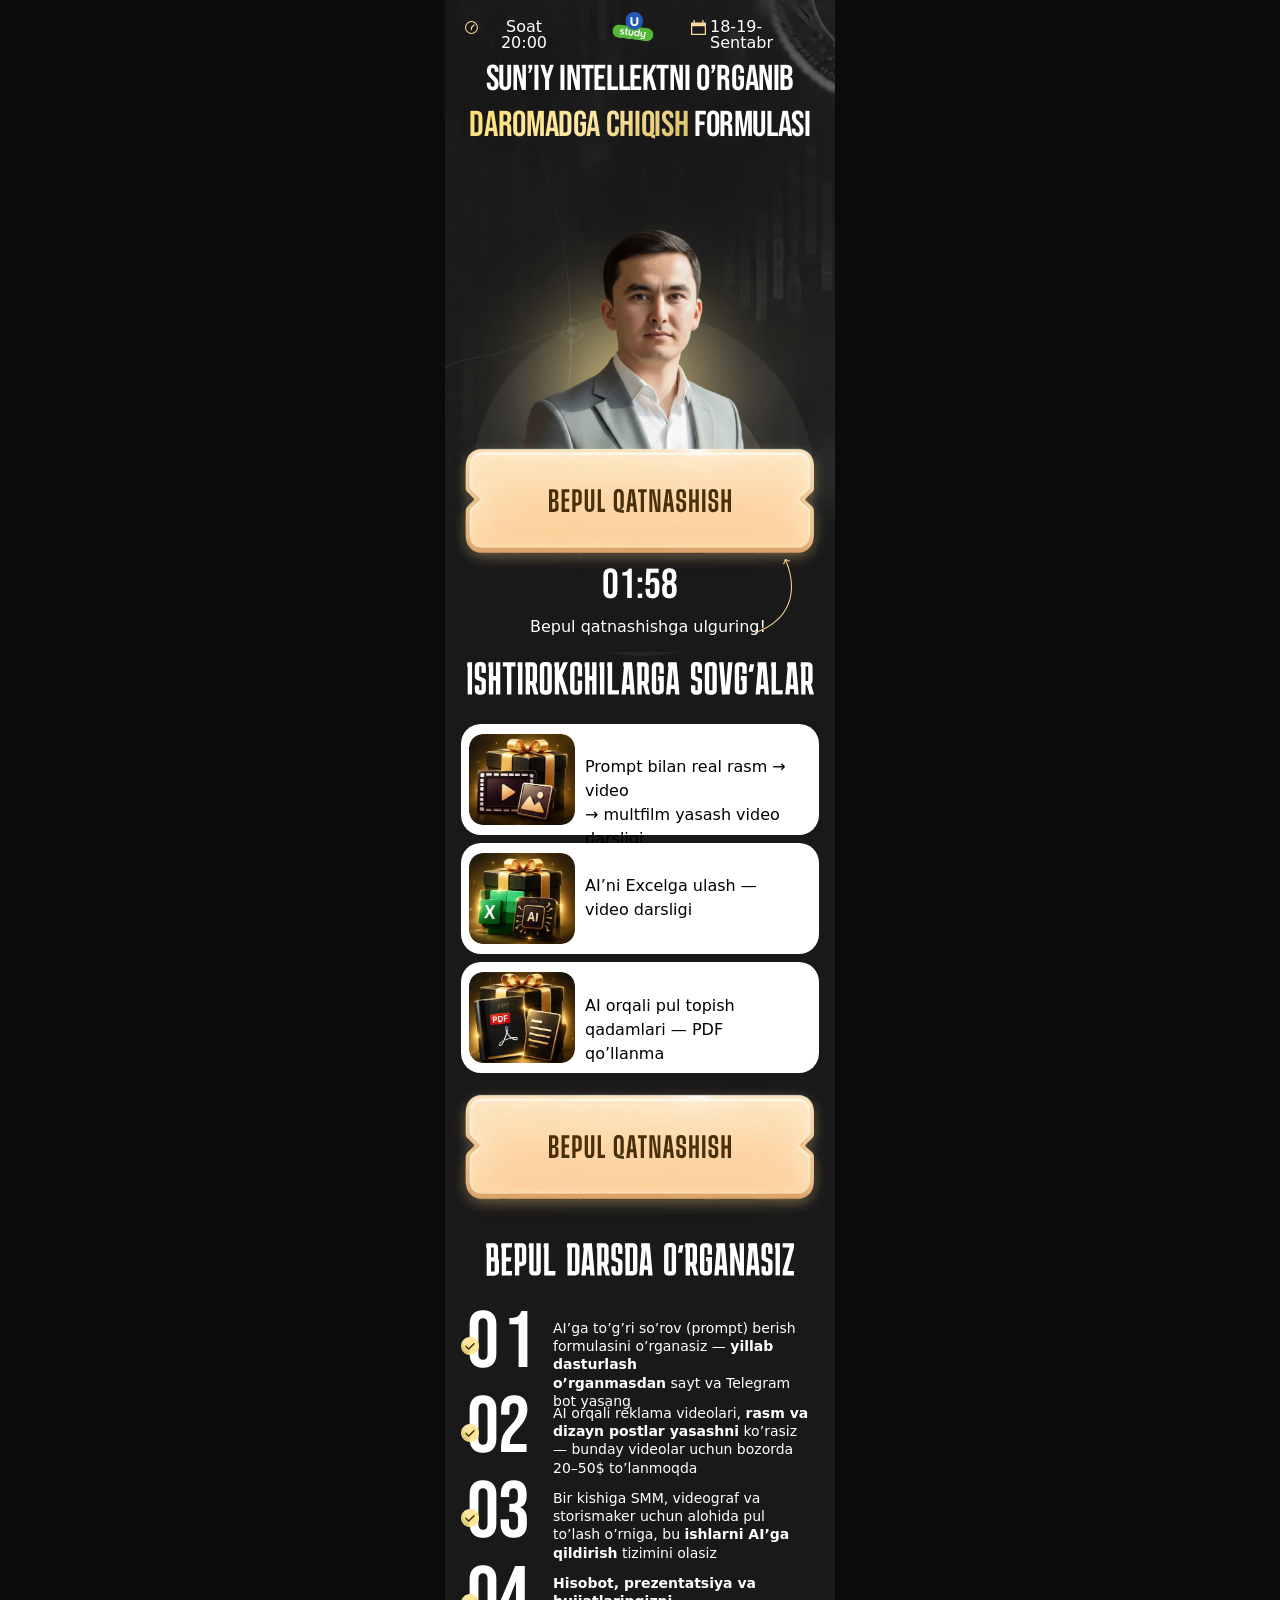
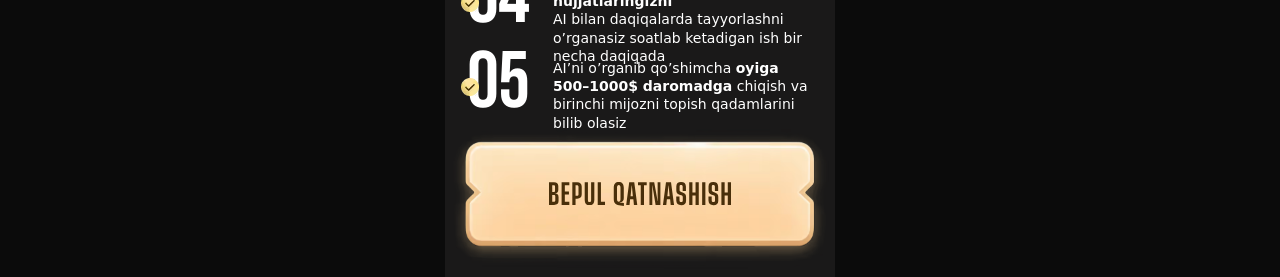
==== commit 3d944993: "added meta pixels" ====
--- a/a/index.html
+++ b/a/index.html
@@ -136,5 +136,22 @@
 <script defer src="../js/timer.js"></script>
 <script defer src="../js/phoneFormatter.js"></script>
 <script defer src="../js/app.js"></script>
+<!-- Meta Pixel Code -->
+<script defer>
+!function(f,b,e,v,n,t,s)
+{if(f.fbq)return;n=f.fbq=function(){n.callMethod?
+n.callMethod.apply(n,arguments):n.queue.push(arguments)};
+if(!f._fbq)f._fbq=n;n.push=n;n.loaded=!0;n.version='2.0';
+n.queue=[];t=b.createElement(e);t.async=!0;
+t.src=v;s=b.getElementsByTagName(e)[0];
+s.parentNode.insertBefore(t,s)}(window, document,'script',
+'https://connect.facebook.net/en_US/fbevents.js');
+fbq('init', '1569223030890988');
+fbq('track', 'PageView');
+</script>
+<noscript><img height="1" width="1" style="display:none"
+src="https://www.facebook.com/tr?id=1569223030890988&ev=PageView&noscript=1"
+/></noscript>
+<!-- End Meta Pixel Code -->
 </body>
 </html>
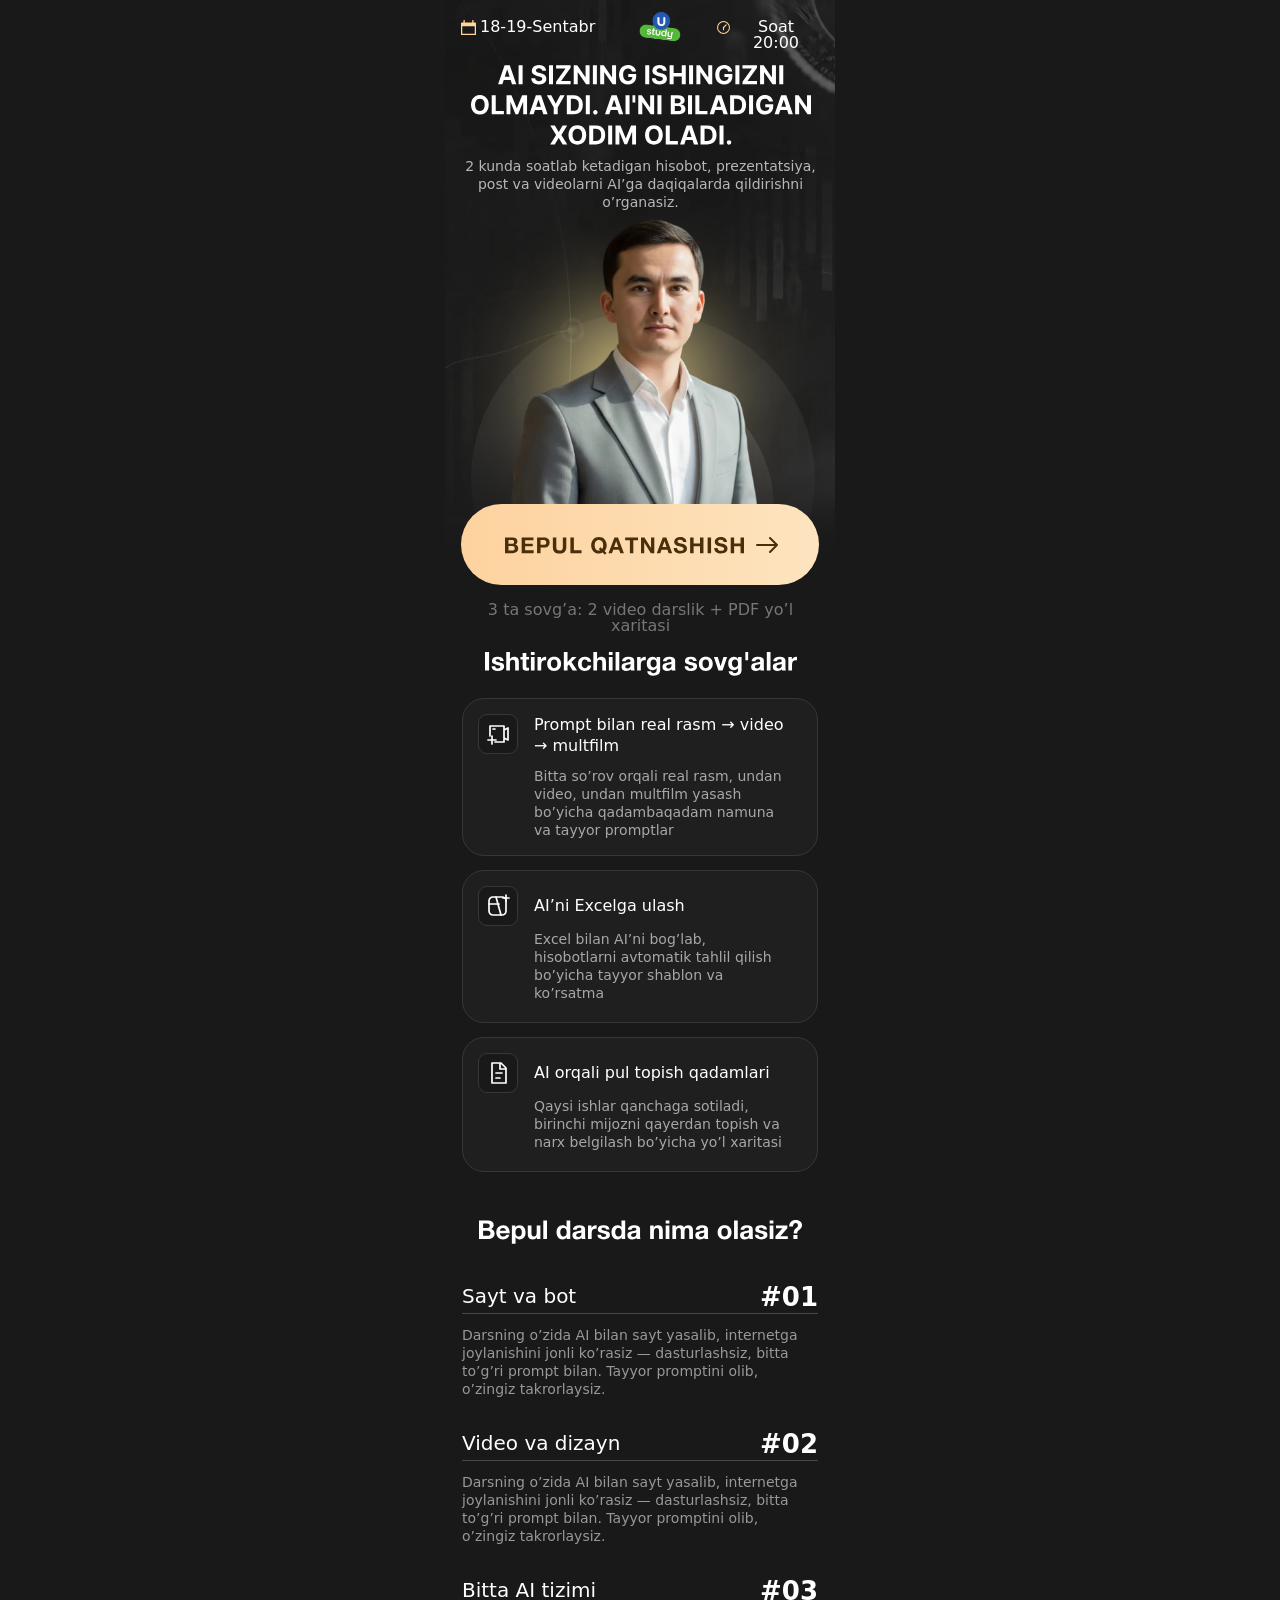
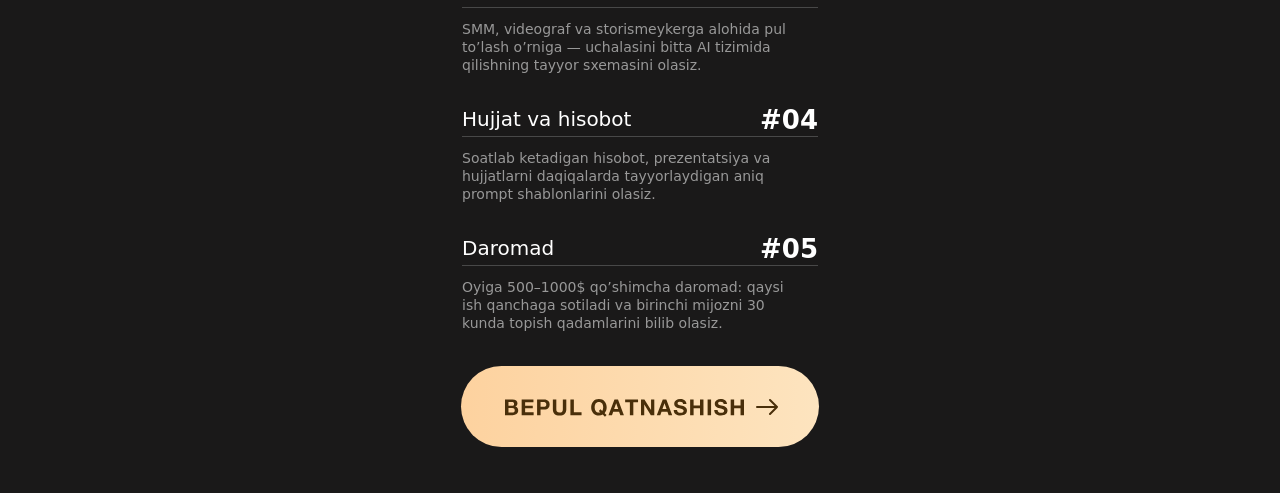
==== commit c5af4c69: "fixed" ====
--- a/a/index.html
+++ b/a/index.html
@@ -3,20 +3,19 @@
 <head>
 <meta charset="utf-8">
 <meta name="viewport" content="width=390, viewport-fit=cover">
-<title>Sun’iy intellektni o’rganib daromadga chiqish formulasi</title>
-<meta name="description" content="18–19-sentabr, soat 20:00. Bepul onlayn dars: AI bilan oyiga 500–1000$ qo’shimcha daromadga chiqish formulasi. Ishtirokchilarga 3 ta sovg’a.">
+<title>AI sizning ishingizni olmaydi. AI’ni biladigan xodim oladi.</title>
+<meta name="description" content="18–19-sentabr, soat 20:00. 2 kunda soatlab ketadigan hisobot, prezentatsiya, post va videolarni AI’ga daqiqalarda qildirishni o’rganasiz.">
 <meta name="theme-color" content="#1A1919">
-<meta property="og:title" content="Sun’iy intellektni o’rganib daromadga chiqish formulasi">
-<meta property="og:description" content="18–19-sentabr, 20:00 — bepul onlayn dars. Ishtirokchilarga 3 ta sovg’a.">
+<meta property="og:title" content="AI sizning ishingizni olmaydi. AI’ni biladigan xodim oladi.">
+<meta property="og:description" content="18–19-sentabr, 20:00 — bepul onlayn dars. 3 ta sovg’a: 2 video darslik + PDF yo’l xaritasi.">
 <meta property="og:image" content="https://suniy-intellektt.vercel.app/a/assets/speaker.avif">
 <meta property="og:url" content="https://suniy-intellektt.vercel.app/a/">
 <meta property="og:type" content="website">
 <link rel="canonical" href="https://suniy-intellektt.vercel.app/a/">
 <link rel="icon" href="./assets/logo.avif">
 <style>
-@font-face{font-family:"Bebas Neue";src:url(./fonts/bebasneue.woff2) format("woff2");font-weight:400;font-display:swap}@font-face{font-family:"Bebas Neue Fallback";src:local("Arial"),local("Roboto"),local("Helvetica");size-adjust:58.4%;ascent-override:154.1%;descent-override:51.4%;line-gap-override:0%}:root{--ink:#1A1919;--gold:#FFD899;--gold-1:#FFDF70;--gold-2:#FFE9A6;--gold-ink:#492F0A;--font:-apple-system,"Segoe UI",Roboto,system-ui,sans-serif;--font-display:"Bebas Neue","Bebas Neue Fallback",sans-serif;--font-karantina:"Bebas Neue","Bebas Neue Fallback",sans-serif;--stroke:.013em}*,*::before,*::after{box-sizing:border-box}html{-webkit-text-size-adjust:100%}body{margin:0;overflow-x:hidden;background:#0b0b0b;color:#fff;font-family:var(--font);font-size:14px;line-height:1.3;-webkit-font-smoothing:antialiased}img,svg{display:block;max-width:none}button{font:inherit;color:inherit;background:none;border:0;cursor:pointer}p,h1,h2{margin:0;padding:0}.page{position:relative;width:390px;height:1877px;margin-inline:auto;overflow:hidden;background:var(--ink)}.n{position:absolute;top:2000px}.btn{display:block;user-select:none}.hero-bg{left:0;top:-24px;width:390px;height:657px;background:url(./assets/s2-bg.avif) 0 0/390px 657px no-repeat}.ring{left:26px;top:312px;width:344px;height:344px;border-radius:50%;background:rgba(255,255,255,.05)}.ring-in{left:66px;top:376px;width:264px;height:264px;border-radius:50%;background:rgba(255,255,255,.10)}.glow{left:114px;top:317px;width:147px;height:147px;border-radius:50%;background:linear-gradient(160deg,var(--gold-1) 0%,var(--gold-2) 50%,rgba(255,223,112,.83) 100%);filter:blur(50px)}.fade{left:0;top:434px;width:390px;height:218px;background:linear-gradient(180deg,rgba(26,25,25,0) 0%,var(--ink) 56%)}.person{left:63px;top:228px;width:249px;height:293px;background:url(./assets/speaker.avif) 0 0/249px 293px no-repeat}.clock-ico{left:20px;top:21px;width:13px;height:13px}.clock-txt{left:37px;top:19px;width:84px;font-size:16px;line-height:16px;text-align:center}.logo{left:162px;top:1px;width:52px;height:52px;background:url(./assets/logo.avif) 0 0/52px 52px no-repeat}.date-ico{left:246px;top:20px;width:15px;height:15px}.date-txt{left:265px;top:19px;width:110px;font-size:16px;line-height:16px}.h1{left:20px;top:57px;width:350px;height:92px;font-family:var(--font-karantina);font-weight:400;font-size:36px;line-height:46px;letter-spacing:-.01em;text-align:center;text-transform:uppercase;color:#fff}.h1 .gold{background:linear-gradient(140deg,var(--gold-1) 0%,var(--gold-2) 50%,rgba(255,223,112,.83) 100%);-webkit-background-clip:text;background-clip:text;color:transparent}.cta{left:20px;width:350px;height:110px}.cta img{position:absolute;left:-15px;top:-11px;width:380px;height:140px}.cta .lbl{position:absolute;left:84.4px;top:42.2px;width:182px;height:25px}.cta-1{top:447px}.timer{left:128px;top:565px;width:134px;height:46px;font-family:var(--font-display);font-weight:400;font-size:42px;line-height:42px;color:#fff;text-align:center;font-variant-numeric:tabular-nums}.caption{left:85px;top:619px;width:219px;font-size:16px;line-height:16px;white-space:nowrap}.arrow{left:309.5px;top:558.5px;width:37px;height:74px}.h2{font-family:var(--font-karantina);font-weight:400;font-size:46px;line-height:46px;letter-spacing:.02em;text-transform:uppercase;color:#fff;white-space:nowrap}.h2-gifts{left:22px;top:662px;width:347px;height:33px;background:url(./assets/txt/h2-gifts.svg) 0 0/347px 33px no-repeat}
-    .gift{left:16px;width:358px;height:111px;border-radius:20px;background:#fff}.gift-1{top:724px}.gift-img{left:24px;width:106px;height:91px;border-radius:14px;object-fit:cover}.gift-img-1{top:734px}.gift-txt{left:140px;font-family:var(--font-tight);font-size:16px;line-height:24px;color:#000}.gift-txt-1{top:755px;width:219px}
-    </style>
+:root{--ink:#1a1919;--gold:#ffd899;--gold-ink:#492f0a;--font:-apple-system,"Segoe UI",Roboto,system-ui,sans-serif}*,*::before,*::after{box-sizing:border-box}html{-webkit-text-size-adjust:100%}body{margin:0;background:var(--ink);color:#fff;font-family:var(--font);font-size:14px;line-height:1.3;-webkit-font-smoothing:antialiased}img,svg{display:block}button{font:inherit;cursor:pointer}p,h1,h2,h3{margin:0}.page{position:relative;width:390px;min-height:2075px;margin-inline:auto;overflow:hidden;background:var(--ink)}.hero{position:relative;height:645px}.hero-bg{position:absolute;left:0;top:-24px;width:390px;height:657px;background:url(./assets/s2-bg.avif) 0 0/390px 657px no-repeat}.ring{position:absolute;left:26px;top:312px;width:344px;height:333px;border-radius:50%;background:rgba(255,255,255,.05)}.ring-in{position:absolute;left:65.879px;top:376.153px;width:263.548px;height:263.548px;border-radius:50%;background:rgba(255,255,255,.1)}.fade{position:absolute;left:0;top:434px;width:390px;height:218px;background:linear-gradient(180deg,rgba(26,25,25,0),var(--ink) 56.176%)}.glow{position:absolute;left:114px;top:317px;width:147px;height:147px;border-radius:50%;background:linear-gradient(160deg,#ffdf70,#ffe9a6 50%,rgba(255,223,112,.83));filter:blur(50px)}.person{position:absolute;left:60px;top:218px;width:256px;height:301px;background:url(./assets/speaker.avif) center/100% 100% no-repeat}.event{position:relative;height:60px}.event svg,.event p,.logo{position:absolute}.date-ico{left:16px;top:20px;width:15px;height:15px}.date-txt{left:35px;top:19px;font-size:16px;line-height:16px}.clock-ico{left:272px;top:21px;width:13px;height:13px}.clock-txt{left:289px;top:19px;width:84px;font-size:16px;line-height:16px;text-align:center}.logo{left:189px;top:1px;width:52px;height:52px;background:url(./assets/logo.avif) center/contain no-repeat}.h1{position:absolute;left:25.792px;top:64.832px;width:340px;height:80px;background:url(./assets/txt/h1.svg) center/contain no-repeat}.intro{position:absolute;left:18px;top:157px;width:355px;color:#b7b7b7;font-size:14px;font-weight:500;line-height:18.2px;text-align:center}.cta{position:relative;display:block;width:358px;height:81px;padding:0;margin-inline:auto;border:0;border-radius:40.5px;background:linear-gradient(91.4deg,#fdd29f,#fde4bf);color:var(--gold-ink)}.cta-1{position:absolute;left:16px;top:504px}.cta-label{position:absolute;left:43.98px;top:32.918px;width:239px;height:18px}.cta-arrow{position:absolute;left:295px;top:32px;width:23px;height:18px}.cta:focus-visible{outline:3px solid var(--gold);outline-offset:5px}.caption{position:absolute;left:25px;top:602px;width:341px;color:#767676;font-size:16px;line-height:16px;text-align:center}.gifts{position:relative}.section-title{position:relative;height:33px}.gifts-title{width:314px;margin-inline:auto}.gifts-title::before{content:"";position:absolute;left:1.88px;top:7.436px;width:312px;height:24px;background:url(./assets/txt/h2-gifts.svg) center/contain no-repeat}
+</style>
 <link rel="stylesheet" href="./css/main.css" media="print" onload="this.media='all'" />
 <noscript>
   <link rel="stylesheet" href="./css/main.css" />
@@ -25,75 +24,77 @@
 <body data-variant="2">
 
 <main class="page">
-  <div class="n hero-bg" aria-hidden="true"></div>
-  <div class="n ring"></div>
-  <div class="n ring-in"></div>
-  <div class="n glow"></div>
-  <div class="n fade"></div>
-  <div class="n person" role="img" aria-label="Vebinar spikeri"></div>
-
-  <svg class="n clock-ico" width="13" height="13" viewBox="0 0 15 15" fill="none" aria-hidden="true"><path d="M0.633809 7.49999C0.633809 5.67895 1.35721 3.93252 2.64487 2.64488C3.93253 1.35717 5.67897 0.633801 7.5 0.633801C9.32104 0.633801 11.0675 1.35717 12.3551 2.64488C13.6428 3.93252 14.3662 5.67895 14.3662 7.49999C14.3662 9.32102 13.6428 11.0675 12.3551 12.3551C11.0675 13.6428 9.32104 14.3662 7.5 14.3662C5.67897 14.3662 3.93253 13.6428 2.64487 12.3551C1.35721 11.0675 0.633809 9.32102 0.633809 7.49999Z" stroke="#FFD899" stroke-width="1.2" stroke-linecap="round" stroke-linejoin="round"/><path d="M7.5 7.50001V9.95222" stroke="#FFD899" stroke-width="1.2676" stroke-linecap="round" stroke-linejoin="round"/><path d="M7.5 7.49999L10.5649 4.4344" stroke="#FFD899" stroke-width="1.2676" stroke-linecap="round" stroke-linejoin="round"/></svg>
-  <p class="n clock-txt">Soat 20:00</p>
-  <div class="n logo" role="img" aria-label="uStudy"></div>
-  <svg class="n date-ico" width="15" height="15" viewBox="0 0 15 15" fill="none" aria-hidden="true"><path d="M3.75 2.5H11.25V0H12.5V2.5H14.375C14.7202 2.5 15 2.77982 15 3.125V14.375C15 14.7202 14.7202 15 14.375 15H0.625C0.279822 15 0 14.7202 0 14.375V3.125C0 2.77982 0.279822 2.5 0.625 2.5H2.5V0H3.75V2.5ZM1.25 13.75H13.75V6.25H1.25V13.75Z" fill="#FFD899"/></svg>
-  <p class="n date-txt">18-19-Sentabr</p>
-
-  <h1 class="n h1">SUN’IY INTELLEKTNI O’RGANIB<br><span class="gold">DAROMADGA CHIQISH</span> FORMULASI</h1>
-
-  <button type="button" class="n btn cta cta-1 registerBtn">
-    <img src="./assets/s2-btn.avif" alt="" width="380" height="140" loading="lazy" decoding="async">
-    <img class="lbl" src="./assets/txt/cta1.svg" alt="Bepul qatnashish" width="182" height="25" loading="lazy" decoding="async">
-  </button>
-
-  <div class="n timer" data-timer="ms">01:59</div>
-  <p class="n caption">Bepul qatnashishga ulguring!</p>
-  <svg class="n arrow" width="37" height="74" viewBox="0 0 37 74" fill="none" aria-hidden="true"><path d="M0.333046 73.0284C0.0727777 73.1206 -0.0634102 73.4064 0.0288616 73.6667C0.121133 73.927 0.406923 74.0632 0.667192 73.9709L0.500119 73.4996L0.333046 73.0284ZM30.5872 0.033819C30.3297 -0.0658393 30.0402 0.0621413 29.9405 0.319672L28.3165 4.51637C28.2168 4.7739 28.3448 5.06346 28.6023 5.16312C28.8599 5.26278 29.1494 5.13479 29.2491 4.87726L30.6926 1.14687L34.423 2.59044C34.6806 2.6901 34.9701 2.56212 35.0698 2.30459C35.1694 2.04706 35.0415 1.7575 34.7839 1.65784L30.5872 0.033819ZM0.500119 73.4996L0.667192 73.9709C20.9852 66.7676 31.3359 54.6088 35.1868 41.0729C39.0293 27.5665 36.3771 12.7713 30.8641 0.29799L30.4068 0.500119L29.9495 0.702247C35.4022 13.0392 37.9838 27.587 34.225 40.7993C30.4745 53.9822 20.389 65.918 0.333046 73.0284L0.500119 73.4996Z" fill="#FFD899"/></svg>
-
-  <h2 class="n h2-gifts" aria-label="Ishtirokchilarga sovg’alar"></h2>
-
-  <div class="n gift gift-1"></div>
-  <img class="n gift-img gift-img-1" src="./assets/s2-gift1.avif" alt="" width="106" height="91" loading="lazy" decoding="async">
-  <p class="n gift-txt gift-txt-1">Prompt bilan real rasm &rarr; video<br>&rarr; multfilm yasash video darsligi</p>
-
-  <div class="n gift gift-2"></div>
-  <img class="n gift-img gift-img-2" src="./assets/s2-gift2.avif" alt="" width="106" height="91" loading="lazy" decoding="async">
-  <p class="n gift-txt gift-txt-2">AI’ni Excelga ulash &mdash; video darsligi</p>
-
-  <div class="n gift gift-3"></div>
-  <img class="n gift-img gift-img-3" src="./assets/s2-gift3.avif" alt="" width="106" height="91" loading="lazy" decoding="async">
-  <p class="n gift-txt gift-txt-3">AI orqali pul topish qadamlari &mdash; PDF qo’llanma</p>
-
-  <button type="button" class="n btn cta cta-2 registerBtn">
-    <img src="./assets/s2-btn.avif" alt="" width="380" height="140" loading="lazy" decoding="async">
-    <img class="lbl" src="./assets/txt/cta2.svg" alt="Bepul qatnashish" width="182" height="25" loading="lazy" decoding="async">
-  </button>
-
-  <h2><img class="n h2-learn" src="./assets/txt/h2-learn.svg" alt="Bepul darsda o’rganasiz" width="308" height="33" loading="lazy" decoding="async"></h2>
-
-  <span class="n num num-1">01</span>
-  <p class="n li-txt li-txt-1">AI’ga to’g’ri so’rov (prompt) berish<br>formulasini o’rganasiz &mdash; <span class="b">yillab dasturlash<br>o’rganmasdan</span> sayt va Telegram bot yasang</p>
-  <img class="n check-ico check-1" src="./assets/s2-check.avif" alt="" width="18" height="18" loading="lazy" decoding="async">
-
-  <span class="n num num-2">02</span>
-  <p class="n li-txt li-txt-2">AI orqali reklama videolari, <span class="b">rasm va dizayn postlar yasashni</span> ko’rasiz &mdash; bunday videolar uchun bozorda 20&ndash;50$ to’lanmoqda</p>
-  <img class="n check-ico check-2" src="./assets/s2-check.avif" alt="" width="18" height="18" loading="lazy" decoding="async">
-
-  <span class="n num num-3">03</span>
-  <p class="n li-txt li-txt-3">Bir kishiga SMM, videograf va storismaker uchun alohida pul to’lash o’rniga, bu <span class="b">ishlarni AI’ga qildirish</span> tizimini olasiz</p>
-  <img class="n check-ico check-3" src="./assets/s2-check.avif" alt="" width="18" height="18" loading="lazy" decoding="async">
-
-  <span class="n num num-4">04</span>
-  <p class="n li-txt li-txt-4"><span class="b">Hisobot, prezentatsiya va hujjatlaringizni<br></span>AI bilan daqiqalarda tayyorlashni o’rganasiz soatlab ketadigan ish bir necha daqiqada</p>
-  <img class="n check-ico check-4" src="./assets/s2-check.avif" alt="" width="18" height="18" loading="lazy" decoding="async">
-
-  <span class="n num num-5">05</span>
-  <p class="n li-txt li-txt-5">AI’ni o’rganib qo’shimcha <span class="b">oyiga 500&ndash;1000$ daromadga</span> chiqish va birinchi mijozni topish qadamlarini bilib olasiz</p>
-  <img class="n check-ico check-5" src="./assets/s2-check.avif" alt="" width="18" height="18" loading="lazy" decoding="async">
-
-  <button type="button" class="n btn cta cta-3 registerBtn">
-    <img src="./assets/s2-btn.avif" alt="" width="380" height="140" loading="lazy" decoding="async">
-    <img class="lbl" src="./assets/txt/cta3.svg" alt="Bepul qatnashish" width="182" height="25" loading="lazy" decoding="async">
-  </button>
+  <section class="hero" aria-labelledby="hero-title">
+    <div class="hero-bg" aria-hidden="true"></div>
+    <div class="ring" aria-hidden="true"></div>
+    <div class="ring-in" aria-hidden="true"></div>
+    <div class="fade" aria-hidden="true"></div>
+    <div class="glow" aria-hidden="true"></div>
+    <div class="person" role="img" aria-label="Vebinar spikeri"></div>
+    <header class="event" aria-label="Dars sanasi va vaqti">
+      <svg class="date-ico" width="15" height="15" viewBox="0 0 15 15" fill="none" aria-hidden="true"><path d="M3.75 2.5H11.25V0H12.5V2.5H14.375C14.7202 2.5 15 2.77982 15 3.125V14.375C15 14.7202 14.7202 15 14.375 15H0.625C0.279822 15 0 14.7202 0 14.375V3.125C0 2.77982 0.279822 2.5 0.625 2.5H2.5V0H3.75V2.5ZM1.25 13.75H13.75V6.25H1.25V13.75Z" fill="#FFD899"/></svg>
+      <p class="date-txt">18-19-Sentabr</p>
+      <div class="logo" role="img" aria-label="uStudy"></div>
+      <svg class="clock-ico" width="13" height="13" viewBox="0 0 15 15" fill="none" aria-hidden="true"><path d="M0.633809 7.49999C0.633809 5.67895 1.35721 3.93252 2.64487 2.64488C3.93253 1.35717 5.67897 0.633801 7.5 0.633801C9.32104 0.633801 11.0675 1.35717 12.3551 2.64488C13.6428 3.93252 14.3662 5.67895 14.3662 7.49999C14.3662 9.32102 13.6428 11.0675 12.3551 12.3551C11.0675 13.6428 9.32104 14.3662 7.5 14.3662C5.67897 14.3662 3.93253 13.6428 2.64487 12.3551C1.35721 11.0675 0.633809 9.32102 0.633809 7.49999Z" stroke="#FFD899" stroke-width="1.2" stroke-linecap="round" stroke-linejoin="round"/><path d="M7.5 7.50001V9.95222" stroke="#FFD899" stroke-width="1.2676" stroke-linecap="round" stroke-linejoin="round"/><path d="M7.5 7.49999L10.5649 4.4344" stroke="#FFD899" stroke-width="1.2676" stroke-linecap="round" stroke-linejoin="round"/></svg>
+      <p class="clock-txt">Soat 20:00</p>
+    </header>
+    <h1 id="hero-title" class="h1" aria-label="AI sizning ishingizni olmaydi. AI’ni biladigan xodim oladi."></h1>
+    <p class="intro">2 kunda soatlab ketadigan hisobot, prezentatsiya, post va videolarni AI’ga daqiqalarda qildirishni o’rganasiz.</p>
+    <button type="button" class="cta cta-1 registerBtn">
+      <img class="cta-label" src="./assets/txt/cta1.svg" alt="Bepul qatnashish" width="239" height="18" loading="lazy" decoding="async">
+      <svg class="cta-arrow" viewBox="0 0 23 18" fill="none" aria-hidden="true"><path d="M1 9h20m-7-7 7 7-7 7" stroke="currentColor" stroke-width="2" stroke-linecap="round" stroke-linejoin="round"/></svg>
+    </button>
+    <p class="caption">3 ta sovg’a: 2 video darslik + PDF yo’l xaritasi</p>
+  </section>
+  <section class="gifts" aria-labelledby="gifts-title">
+    <h2 id="gifts-title" class="section-title gifts-title" aria-label="Ishtirokchilarga sovg’alar"></h2>
+    <div class="gift-list">
+      <article class="gift-card">
+        <span class="gift-icon" aria-hidden="true"><svg viewBox="0 0 24 24" fill="none" stroke="currentColor" stroke-width="1.7" stroke-linecap="round" stroke-linejoin="round"><path d="M4 14V4h14v16H9M18 8l4-2v12l-4-2M2 18h8m-4-4v8M7 7h2"/></svg></span>
+        <h3>Prompt bilan real rasm → video → multfilm</h3>
+        <p>Bitta so’rov orqali real rasm, undan video, undan multfilm yasash bo’yicha qadambaqadam namuna va tayyor promptlar</p>
+      </article>
+      <article class="gift-card">
+        <span class="gift-icon" aria-hidden="true"><svg viewBox="0 0 24 24" fill="none" stroke="currentColor" stroke-width="1.7" stroke-linecap="round" stroke-linejoin="round"><rect x="3" y="3" width="17" height="18" rx="4"/><path d="M3 10h10m-3-7 5 18m5-20v6m-3-3h6"/></svg></span>
+        <h3>AI’ni Excelga ulash</h3>
+        <p>Excel bilan AI’ni bog’lab, hisobotlarni avtomatik tahlil qilish bo’yicha tayyor shablon va ko’rsatma</p>
+      </article>
+      <article class="gift-card">
+        <span class="gift-icon" aria-hidden="true"><svg viewBox="0 0 24 24" fill="none" stroke="currentColor" stroke-width="1.7" stroke-linecap="round" stroke-linejoin="round"><path d="M6 2h9l5 5v15H6zM14 2v6h6M10 12h6m-6 5h4"/></svg></span>
+        <h3>AI orqali pul topish qadamlari</h3>
+        <p>Qaysi ishlar qanchaga sotiladi, birinchi mijozni qayerdan topish va narx belgilash bo’yicha yo’l xaritasi</p>
+      </article>
+    </div>
+  </section>
+  <section class="lessons" aria-labelledby="lessons-title">
+    <h2 id="lessons-title" class="section-title lessons-title" aria-label="Bepul darsda nima olasiz?"></h2>
+    <div class="lesson-list">
+      <article class="lesson">
+        <div class="lesson-heading"><h3>Sayt va bot</h3><span class="lesson-number" aria-hidden="true">#01</span></div>
+        <p>Darsning o’zida AI bilan sayt yasalib, internetga joylanishini jonli ko’rasiz — dasturlashsiz, bitta to’g’ri prompt bilan. Tayyor promptini olib, o’zingiz takrorlaysiz.</p>
+      </article>
+      <article class="lesson">
+        <div class="lesson-heading"><h3>Video va dizayn</h3><span class="lesson-number" aria-hidden="true">#02</span></div>
+        <p>Darsning o’zida AI bilan sayt yasalib, internetga joylanishini jonli ko’rasiz — dasturlashsiz, bitta to’g’ri prompt bilan. Tayyor promptini olib, o’zingiz takrorlaysiz.</p>
+      </article>
+      <article class="lesson">
+        <div class="lesson-heading"><h3>Bitta AI tizimi</h3><span class="lesson-number" aria-hidden="true">#03</span></div>
+        <p>SMM, videograf va storismeykerga alohida pul to’lash o’rniga — uchalasini bitta AI tizimida qilishning tayyor sxemasini olasiz.</p>
+      </article>
+      <article class="lesson">
+        <div class="lesson-heading"><h3>Hujjat va hisobot</h3><span class="lesson-number" aria-hidden="true">#04</span></div>
+        <p>Soatlab ketadigan hisobot, prezentatsiya va hujjatlarni daqiqalarda tayyorlaydigan aniq prompt shablonlarini olasiz.</p>
+      </article>
+      <article class="lesson">
+        <div class="lesson-heading"><h3>Daromad</h3><span class="lesson-number" aria-hidden="true">#05</span></div>
+        <p>Oyiga 500–1000$ qo’shimcha daromad: qaysi ish qanchaga sotiladi va birinchi mijozni 30 kunda topish qadamlarini bilib olasiz.</p>
+      </article>
+    </div>
+  </section>
+    <button type="button" class="cta cta-2 registerBtn">
+      <img class="cta-label" src="./assets/txt/cta1.svg" alt="Bepul qatnashish" width="239" height="18" loading="lazy" decoding="async">
+      <svg class="cta-arrow" viewBox="0 0 23 18" fill="none" aria-hidden="true"><path d="M1 9h20m-7-7 7 7-7 7" stroke="currentColor" stroke-width="2" stroke-linecap="round" stroke-linejoin="round"/></svg>
+    </button>
 </main>
 
 <div id="registrationModal" class="homeModal" style="display: none">
--- a/a/css/main.css
+++ b/a/css/main.css
@@ -1 +1 @@
-.b{font-weight:700}@media (prefers-reduced-motion:reduce){*{transition-duration:.001ms !important}}.cta-2{top:1093px}.cta-3{top:1740px}.h2-learn{left:41px;top:1243px;width:308px;height:33px}.gift{left:16px;width:358px;height:111px;border-radius:20px;background:#fff}.gift-1{top:724px}.gift-2{top:843px}.gift-3{top:962px}.gift-img{left:24px;width:106px;height:91px;border-radius:14px;object-fit:cover}.gift-img-1{top:734px}.gift-img-2{top:853px}.gift-img-3{top:972px}.gift-txt{left:140px;font-family:var(--font-tight);font-size:16px;line-height:24px;color:#000}.gift-txt-1{top:755px;width:219px}.gift-txt-2{top:874px;width:193px}.gift-txt-3{top:994px;width:197px}.num{font-family:var(--font-karantina);font-weight:300;font-size:80px;line-height:80px;letter-spacing:-.01em;color:#fff;left:22px}.num-1{top:1303px;letter-spacing:.05em}.num-2{top:1388px}.num-3{top:1473px}.num-4{top:1558px}.num-5{top:1643px}.li-txt{left:108px;font-size:14px;line-height:18.2px;color:#fff}.li-txt-1{top:1319px;width:262px}.li-txt-2{top:1404px;width:262px}.li-txt-3{top:1489px;width:262px}.li-txt-4{top:1574px;width:262px}.li-txt-5{top:1659px;width:262px}.check-ico{left:16px;width:18px;height:18px}.check-1{top:1337px}.check-2{top:1424px}.check-3{top:1509px}.check-4{top:1594px}.check-5{top:1678px}.homeModal,.homeModalOverlay{position:fixed;top:0;left:0;width:100%;height:100vh}.homeModal{z-index:30;display:flex;justify-content:center;align-items:center}.homeModalOverlay{background-color:rgba(0,0,0,.3);backdrop-filter:blur(5px)}.homeFormContainer{position:fixed;top:50%;left:50%;transform:translate(-50%,-50%);z-index:30;width:100%;max-width:520px;margin:0 20px;padding:20px 40px 40px;background-color:#fff;color:#000;border-radius:8px;box-shadow:0 4px 12px rgba(0,0,0,.1)}.homeFormTop{display:flex;justify-content:space-between}.homeFormTopTitle{margin:0 auto 20px;font-family:system-ui,-apple-system,BlinkMacSystemFont,"Segoe UI",sans-serif;font-size:clamp(21px,6.6vw,24px);font-weight:600;text-align:center;color:#000}.closeButton{position:absolute;top:20px;right:20px;display:flex;justify-content:center;align-items:center;padding:4px;background:0 0;border:none;color:#000;cursor:pointer}.homeFormErrorText{margin-bottom:12px;padding:5px 0;font-family:system-ui,-apple-system,BlinkMacSystemFont,"Segoe UI",sans-serif;font-size:14px;color:#e53e3e}.HomeFormRowInput,.HomeFormRowLabel{font-family:system-ui,-apple-system,BlinkMacSystemFont,"Segoe UI",sans-serif;font-size:18px}.HomeFormRow{margin-bottom:20px}.HomeFormRowLabel{display:block;margin-bottom:6px;color:#000}.HomeFormRowInput{width:100%;height:50px;min-height:48px;padding:10px 16px;border:1px solid #c9c9c9;border-radius:6px;background-color:#f3f7f8;font-weight:400;outline:0;transition:border-color .2s}.HomeFormRowInput:focus{border-color:#FFD899}.HomeFormRowInput::placeholder{color:#aaa}.HomeFormBtn{position:relative;display:flex;align-items:center;justify-content:center;width:100%;height:60px;border:none;border-radius:10px;background-color:#FFD899;color:#492F0A;font-family:sans-serif;font-size:28px;font-weight:700;text-transform:uppercase;cursor:pointer;transition:.3s}.phone-input-container{position:relative;display:flex;align-items:center;border:1px solid #c9c9c9;border-radius:6px;background-color:transparent}.phone-input-container:focus-within{border-color:#FFD899}.phone-field{flex:1}.selected-code{display:flex;margin-left:10px}.selected-country{display:flex;align-items:center;min-height:50px;min-width:max-content;padding:10px 0 10px 10px;border:none;border-radius:6px;background-color:transparent;font-family:sans-serif!important;font-size:18px;font-weight:400!important;cursor:pointer}.selected-flag,.country-flag{display:inline-block;min-width:22px;text-align:center}.country-dropdown{position:absolute;top:110%;left:0;width:100%;max-height:200px;overflow-y:auto;background-color:#fff;border:1px solid #c9c9c9;border-radius:6px;box-shadow:0 4px 12px rgba(0,0,0,.1);z-index:40;font-family:sans-serif!important;font-weight:400!important}@media screen and (max-width:768px){.homeFormContainer{max-width:100%;height:100vh;margin:0;padding:80px 20px 20px;border-radius:6px}.homeFormTopTitle{max-width:408px;margin:0 auto 15px;font-weight:700;text-align:center}.homeFormTop{flex-direction:column;align-items:flex-start}.closeButton{top:0;left:0;width:100%;height:50px;padding-right:20px;justify-content:end;background-color:#000;color:#fff}.homeFormErrorText{margin-bottom:8px;font-size:12px}.HomeFormRowLabel{margin-bottom:6px}.HomeFormRowInput{min-height:40px;padding:0 12px;background-color:transparent}.HomeFormRowInput::placeholder{color:#a3a3a3}.HomeFormBtn{margin-top:24px;font-size:18px;font-weight:700}}@media screen and (max-width:480px){.homeFormContainer{max-width:100%;height:100vh;margin:0;padding:80px 20px 20px;border-radius:6px}.homeFormTopTitle{margin:0 auto 15px;text-align:center}.homeFormErrorText{margin-bottom:8px;font-size:12px}.HomeFormRowLabel{margin-bottom:6px}.HomeFormRowInput{min-height:40px;padding:0 12px;border-radius:10px;background-color:transparent}.HomeFormRowInput::placeholder{color:#a3a3a3}.HomeFormBtn{height:50px;margin-top:24px;padding:10px 0;font-size:16px}}.country-option{display:flex;justify-content:space-between;align-items:center;padding:10px;font-family:sans-serif;font-weight:400!important;cursor:pointer}.country-option:hover{background-color:#f3f7f8}.country-option.selected{background-color:#e6f0fa}
+.gift-list{display:grid;gap:14px;width:356px;margin:20px auto 0}.gift-card{position:relative;min-height:135px;padding:24px 29px 20px 71px;border:1px solid #373737;border-radius:22px;background:#1f1f1f}.gift-card:first-child{min-height:158px;padding-top:15px;padding-bottom:16px}.gift-icon{position:absolute;left:15px;top:15px;display:grid;place-items:center;width:40px;height:40px;border:1px solid #373737;border-radius:9px;background:var(--ink);color:#fff}.gift-icon svg{width:24px;height:24px}.gift-card h3{font-size:16px;font-weight:500;line-height:21px}.gift-card p{margin-top:14px;font-size:14px;line-height:18px;color:#a7a7a7}.gift-card:first-child p{margin-top:11px}.lessons{margin-top:41px}.lessons-title{width:326px;margin-inline:auto}.lessons-title::before{content:"";position:absolute;left:2.091px;top:6.994px;width:323px;height:24px;background:url(../assets/txt/h2-learn.svg) center/contain no-repeat}.lesson-list{display:grid;gap:30px;width:356px;margin:35px auto 0}.lesson{min-height:99px}.lesson:nth-child(-n+2){min-height:117px}.lesson-heading{display:flex;align-items:flex-start;justify-content:space-between;height:33px;border-bottom:1px solid #484848}.lesson-heading h3{padding-top:2px;font-size:20px;font-weight:500;line-height:26px}.lesson-number{font-size:26px;font-weight:700;line-height:32.5px}.lesson p{margin-top:12px;color:#989898;font-size:14px;line-height:18px}.lesson:nth-child(-n+2) p{max-width:346px}.lesson:nth-child(n+4) p{max-width:334px}.cta-2{margin-top:34px;margin-bottom:46px}@media(prefers-reduced-motion:reduce){*{transition-duration:.001ms!important}}.homeModal,.homeModalOverlay{position:fixed;top:0;left:0;width:100%;height:100vh}.homeModal{z-index:30;display:flex;justify-content:center;align-items:center}.homeModalOverlay{background-color:rgba(0,0,0,.3);backdrop-filter:blur(5px)}.homeFormContainer{position:fixed;top:50%;left:50%;transform:translate(-50%,-50%);z-index:30;width:100%;max-width:520px;margin:0 20px;padding:20px 40px 40px;background-color:#fff;color:#000;border-radius:8px;box-shadow:0 4px 12px rgba(0,0,0,.1)}.homeFormTop{display:flex;justify-content:space-between}.homeFormTopTitle{margin:0 auto 20px;font-family:system-ui,-apple-system,BlinkMacSystemFont,"Segoe UI",sans-serif;font-size:clamp(21px,6.6vw,24px);font-weight:600;text-align:center;color:#000}.closeButton{position:absolute;top:20px;right:20px;display:flex;justify-content:center;align-items:center;padding:4px;background:0 0;border:none;color:#000;cursor:pointer}.homeFormErrorText{margin-bottom:12px;padding:5px 0;font-family:system-ui,-apple-system,BlinkMacSystemFont,"Segoe UI",sans-serif;font-size:14px;color:#e53e3e}.HomeFormRowInput,.HomeFormRowLabel{font-family:system-ui,-apple-system,BlinkMacSystemFont,"Segoe UI",sans-serif;font-size:18px}.HomeFormRow{margin-bottom:20px}.HomeFormRowLabel{display:block;margin-bottom:6px;color:#000}.HomeFormRowInput{width:100%;height:50px;min-height:48px;padding:10px 16px;border:1px solid #c9c9c9;border-radius:6px;background-color:#f3f7f8;font-weight:400;outline:0;transition:border-color .2s}.HomeFormRowInput:focus{border-color:#FFD899}.HomeFormRowInput::placeholder{color:#aaa}.HomeFormBtn{position:relative;display:flex;align-items:center;justify-content:center;width:100%;height:60px;border:none;border-radius:10px;background-color:#FFD899;color:#492F0A;font-family:sans-serif;font-size:28px;font-weight:700;text-transform:uppercase;cursor:pointer;transition:.3s}.phone-input-container{position:relative;display:flex;align-items:center;border:1px solid #c9c9c9;border-radius:6px;background-color:transparent}.phone-input-container:focus-within{border-color:#FFD899}.phone-field{flex:1}.selected-code{display:flex;margin-left:10px}.selected-country{display:flex;align-items:center;min-height:50px;min-width:max-content;padding:10px 0 10px 10px;border:none;border-radius:6px;background-color:transparent;font-family:sans-serif!important;font-size:18px;font-weight:400!important;cursor:pointer}.selected-flag,.country-flag{display:inline-block;min-width:22px;text-align:center}.country-dropdown{position:absolute;top:110%;left:0;width:100%;max-height:200px;overflow-y:auto;background-color:#fff;border:1px solid #c9c9c9;border-radius:6px;box-shadow:0 4px 12px rgba(0,0,0,.1);z-index:40;font-family:sans-serif!important;font-weight:400!important}@media screen and (max-width:768px){.homeFormContainer{max-width:100%;height:100vh;margin:0;padding:80px 20px 20px;border-radius:6px}.homeFormTopTitle{max-width:408px;margin:0 auto 15px;font-weight:700;text-align:center}.homeFormTop{flex-direction:column;align-items:flex-start}.closeButton{top:0;left:0;width:100%;height:50px;padding-right:20px;justify-content:end;background-color:#000;color:#fff}.homeFormErrorText{margin-bottom:8px;font-size:12px}.HomeFormRowLabel{margin-bottom:6px}.HomeFormRowInput{min-height:40px;padding:0 12px;background-color:transparent}.HomeFormRowInput::placeholder{color:#a3a3a3}.HomeFormBtn{margin-top:24px;font-size:18px;font-weight:700}}@media screen and (max-width:480px){.homeFormContainer{max-width:100%;height:100vh;margin:0;padding:80px 20px 20px;border-radius:6px}.homeFormTopTitle{margin:0 auto 15px;text-align:center}.homeFormErrorText{margin-bottom:8px;font-size:12px}.HomeFormRowLabel{margin-bottom:6px}.HomeFormRowInput{min-height:40px;padding:0 12px;border-radius:10px;background-color:transparent}.HomeFormRowInput::placeholder{color:#a3a3a3}.HomeFormBtn{height:50px;margin-top:24px;padding:10px 0;font-size:16px}}.country-option{display:flex;justify-content:space-between;align-items:center;padding:10px;font-family:sans-serif;font-weight:400!important;cursor:pointer}.country-option:hover{background-color:#f3f7f8}.country-option.selected{background-color:#e6f0fa}
--- a/a/css/main.css
+++ b/a/css/main.css
@@ -1 +1 @@
-.b{font-weight:700}@media (prefers-reduced-motion:reduce){*{transition-duration:.001ms !important}}.cta-2{top:1093px}.cta-3{top:1740px}.h2-learn{left:41px;top:1243px;width:308px;height:33px}.gift{left:16px;width:358px;height:111px;border-radius:20px;background:#fff}.gift-1{top:724px}.gift-2{top:843px}.gift-3{top:962px}.gift-img{left:24px;width:106px;height:91px;border-radius:14px;object-fit:cover}.gift-img-1{top:734px}.gift-img-2{top:853px}.gift-img-3{top:972px}.gift-txt{left:140px;font-family:var(--font-tight);font-size:16px;line-height:24px;color:#000}.gift-txt-1{top:755px;width:219px}.gift-txt-2{top:874px;width:193px}.gift-txt-3{top:994px;width:197px}.num{font-family:var(--font-karantina);font-weight:300;font-size:80px;line-height:80px;letter-spacing:-.01em;color:#fff;left:22px}.num-1{top:1303px;letter-spacing:.05em}.num-2{top:1388px}.num-3{top:1473px}.num-4{top:1558px}.num-5{top:1643px}.li-txt{left:108px;font-size:14px;line-height:18.2px;color:#fff}.li-txt-1{top:1319px;width:262px}.li-txt-2{top:1404px;width:262px}.li-txt-3{top:1489px;width:262px}.li-txt-4{top:1574px;width:262px}.li-txt-5{top:1659px;width:262px}.check-ico{left:16px;width:18px;height:18px}.check-1{top:1337px}.check-2{top:1424px}.check-3{top:1509px}.check-4{top:1594px}.check-5{top:1678px}.homeModal,.homeModalOverlay{position:fixed;top:0;left:0;width:100%;height:100vh}.homeModal{z-index:30;display:flex;justify-content:center;align-items:center}.homeModalOverlay{background-color:rgba(0,0,0,.3);backdrop-filter:blur(5px)}.homeFormContainer{position:fixed;top:50%;left:50%;transform:translate(-50%,-50%);z-index:30;width:100%;max-width:520px;margin:0 20px;padding:20px 40px 40px;background-color:#fff;color:#000;border-radius:8px;box-shadow:0 4px 12px rgba(0,0,0,.1)}.homeFormTop{display:flex;justify-content:space-between}.homeFormTopTitle{margin:0 auto 20px;font-family:system-ui,-apple-system,BlinkMacSystemFont,"Segoe UI",sans-serif;font-size:clamp(21px,6.6vw,24px);font-weight:600;text-align:center;color:#000}.closeButton{position:absolute;top:20px;right:20px;display:flex;justify-content:center;align-items:center;padding:4px;background:0 0;border:none;color:#000;cursor:pointer}.homeFormErrorText{margin-bottom:12px;padding:5px 0;font-family:system-ui,-apple-system,BlinkMacSystemFont,"Segoe UI",sans-serif;font-size:14px;color:#e53e3e}.HomeFormRowInput,.HomeFormRowLabel{font-family:system-ui,-apple-system,BlinkMacSystemFont,"Segoe UI",sans-serif;font-size:18px}.HomeFormRow{margin-bottom:20px}.HomeFormRowLabel{display:block;margin-bottom:6px;color:#000}.HomeFormRowInput{width:100%;height:50px;min-height:48px;padding:10px 16px;border:1px solid #c9c9c9;border-radius:6px;background-color:#f3f7f8;font-weight:400;outline:0;transition:border-color .2s}.HomeFormRowInput:focus{border-color:#FFD899}.HomeFormRowInput::placeholder{color:#aaa}.HomeFormBtn{position:relative;display:flex;align-items:center;justify-content:center;width:100%;height:60px;border:none;border-radius:10px;background-color:#FFD899;color:#492F0A;font-family:sans-serif;font-size:28px;font-weight:700;text-transform:uppercase;cursor:pointer;transition:.3s}.phone-input-container{position:relative;display:flex;align-items:center;border:1px solid #c9c9c9;border-radius:6px;background-color:transparent}.phone-input-container:focus-within{border-color:#FFD899}.phone-field{flex:1}.selected-code{display:flex;margin-left:10px}.selected-country{display:flex;align-items:center;min-height:50px;min-width:max-content;padding:10px 0 10px 10px;border:none;border-radius:6px;background-color:transparent;font-family:sans-serif!important;font-size:18px;font-weight:400!important;cursor:pointer}.selected-flag,.country-flag{display:inline-block;min-width:22px;text-align:center}.country-dropdown{position:absolute;top:110%;left:0;width:100%;max-height:200px;overflow-y:auto;background-color:#fff;border:1px solid #c9c9c9;border-radius:6px;box-shadow:0 4px 12px rgba(0,0,0,.1);z-index:40;font-family:sans-serif!important;font-weight:400!important}@media screen and (max-width:768px){.homeFormContainer{max-width:100%;height:100vh;margin:0;padding:80px 20px 20px;border-radius:6px}.homeFormTopTitle{max-width:408px;margin:0 auto 15px;font-weight:700;text-align:center}.homeFormTop{flex-direction:column;align-items:flex-start}.closeButton{top:0;left:0;width:100%;height:50px;padding-right:20px;justify-content:end;background-color:#000;color:#fff}.homeFormErrorText{margin-bottom:8px;font-size:12px}.HomeFormRowLabel{margin-bottom:6px}.HomeFormRowInput{min-height:40px;padding:0 12px;background-color:transparent}.HomeFormRowInput::placeholder{color:#a3a3a3}.HomeFormBtn{margin-top:24px;font-size:18px;font-weight:700}}@media screen and (max-width:480px){.homeFormContainer{max-width:100%;height:100vh;margin:0;padding:80px 20px 20px;border-radius:6px}.homeFormTopTitle{margin:0 auto 15px;text-align:center}.homeFormErrorText{margin-bottom:8px;font-size:12px}.HomeFormRowLabel{margin-bottom:6px}.HomeFormRowInput{min-height:40px;padding:0 12px;border-radius:10px;background-color:transparent}.HomeFormRowInput::placeholder{color:#a3a3a3}.HomeFormBtn{height:50px;margin-top:24px;padding:10px 0;font-size:16px}}.country-option{display:flex;justify-content:space-between;align-items:center;padding:10px;font-family:sans-serif;font-weight:400!important;cursor:pointer}.country-option:hover{background-color:#f3f7f8}.country-option.selected{background-color:#e6f0fa}
+.gift-list{display:grid;gap:14px;width:356px;margin:20px auto 0}.gift-card{position:relative;min-height:135px;padding:24px 29px 20px 71px;border:1px solid #373737;border-radius:22px;background:#1f1f1f}.gift-card:first-child{min-height:158px;padding-top:15px;padding-bottom:16px}.gift-icon{position:absolute;left:15px;top:15px;display:grid;place-items:center;width:40px;height:40px;border:1px solid #373737;border-radius:9px;background:var(--ink);color:#fff}.gift-icon svg{width:24px;height:24px}.gift-card h3{font-size:16px;font-weight:500;line-height:21px}.gift-card p{margin-top:14px;font-size:14px;line-height:18px;color:#a7a7a7}.gift-card:first-child p{margin-top:11px}.lessons{margin-top:41px}.lessons-title{width:326px;margin-inline:auto}.lessons-title::before{content:"";position:absolute;left:2.091px;top:6.994px;width:323px;height:24px;background:url(../assets/txt/h2-learn.svg) center/contain no-repeat}.lesson-list{display:grid;gap:30px;width:356px;margin:35px auto 0}.lesson{min-height:99px}.lesson:nth-child(-n+2){min-height:117px}.lesson-heading{display:flex;align-items:flex-start;justify-content:space-between;height:33px;border-bottom:1px solid #484848}.lesson-heading h3{padding-top:2px;font-size:20px;font-weight:500;line-height:26px}.lesson-number{font-size:26px;font-weight:700;line-height:32.5px}.lesson p{margin-top:12px;color:#989898;font-size:14px;line-height:18px}.lesson:nth-child(-n+2) p{max-width:346px}.lesson:nth-child(n+4) p{max-width:334px}.cta-2{margin-top:34px;margin-bottom:46px}@media(prefers-reduced-motion:reduce){*{transition-duration:.001ms!important}}.homeModal,.homeModalOverlay{position:fixed;top:0;left:0;width:100%;height:100vh}.homeModal{z-index:30;display:flex;justify-content:center;align-items:center}.homeModalOverlay{background-color:rgba(0,0,0,.3);backdrop-filter:blur(5px)}.homeFormContainer{position:fixed;top:50%;left:50%;transform:translate(-50%,-50%);z-index:30;width:100%;max-width:520px;margin:0 20px;padding:20px 40px 40px;background-color:#fff;color:#000;border-radius:8px;box-shadow:0 4px 12px rgba(0,0,0,.1)}.homeFormTop{display:flex;justify-content:space-between}.homeFormTopTitle{margin:0 auto 20px;font-family:system-ui,-apple-system,BlinkMacSystemFont,"Segoe UI",sans-serif;font-size:clamp(21px,6.6vw,24px);font-weight:600;text-align:center;color:#000}.closeButton{position:absolute;top:20px;right:20px;display:flex;justify-content:center;align-items:center;padding:4px;background:0 0;border:none;color:#000;cursor:pointer}.homeFormErrorText{margin-bottom:12px;padding:5px 0;font-family:system-ui,-apple-system,BlinkMacSystemFont,"Segoe UI",sans-serif;font-size:14px;color:#e53e3e}.HomeFormRowInput,.HomeFormRowLabel{font-family:system-ui,-apple-system,BlinkMacSystemFont,"Segoe UI",sans-serif;font-size:18px}.HomeFormRow{margin-bottom:20px}.HomeFormRowLabel{display:block;margin-bottom:6px;color:#000}.HomeFormRowInput{width:100%;height:50px;min-height:48px;padding:10px 16px;border:1px solid #c9c9c9;border-radius:6px;background-color:#f3f7f8;font-weight:400;outline:0;transition:border-color .2s}.HomeFormRowInput:focus{border-color:#FFD899}.HomeFormRowInput::placeholder{color:#aaa}.HomeFormBtn{position:relative;display:flex;align-items:center;justify-content:center;width:100%;height:60px;border:none;border-radius:10px;background-color:#FFD899;color:#492F0A;font-family:sans-serif;font-size:28px;font-weight:700;text-transform:uppercase;cursor:pointer;transition:.3s}.phone-input-container{position:relative;display:flex;align-items:center;border:1px solid #c9c9c9;border-radius:6px;background-color:transparent}.phone-input-container:focus-within{border-color:#FFD899}.phone-field{flex:1}.selected-code{display:flex;margin-left:10px}.selected-country{display:flex;align-items:center;min-height:50px;min-width:max-content;padding:10px 0 10px 10px;border:none;border-radius:6px;background-color:transparent;font-family:sans-serif!important;font-size:18px;font-weight:400!important;cursor:pointer}.selected-flag,.country-flag{display:inline-block;min-width:22px;text-align:center}.country-dropdown{position:absolute;top:110%;left:0;width:100%;max-height:200px;overflow-y:auto;background-color:#fff;border:1px solid #c9c9c9;border-radius:6px;box-shadow:0 4px 12px rgba(0,0,0,.1);z-index:40;font-family:sans-serif!important;font-weight:400!important}@media screen and (max-width:768px){.homeFormContainer{max-width:100%;height:100vh;margin:0;padding:80px 20px 20px;border-radius:6px}.homeFormTopTitle{max-width:408px;margin:0 auto 15px;font-weight:700;text-align:center}.homeFormTop{flex-direction:column;align-items:flex-start}.closeButton{top:0;left:0;width:100%;height:50px;padding-right:20px;justify-content:end;background-color:#000;color:#fff}.homeFormErrorText{margin-bottom:8px;font-size:12px}.HomeFormRowLabel{margin-bottom:6px}.HomeFormRowInput{min-height:40px;padding:0 12px;background-color:transparent}.HomeFormRowInput::placeholder{color:#a3a3a3}.HomeFormBtn{margin-top:24px;font-size:18px;font-weight:700}}@media screen and (max-width:480px){.homeFormContainer{max-width:100%;height:100vh;margin:0;padding:80px 20px 20px;border-radius:6px}.homeFormTopTitle{margin:0 auto 15px;text-align:center}.homeFormErrorText{margin-bottom:8px;font-size:12px}.HomeFormRowLabel{margin-bottom:6px}.HomeFormRowInput{min-height:40px;padding:0 12px;border-radius:10px;background-color:transparent}.HomeFormRowInput::placeholder{color:#a3a3a3}.HomeFormBtn{height:50px;margin-top:24px;padding:10px 0;font-size:16px}}.country-option{display:flex;justify-content:space-between;align-items:center;padding:10px;font-family:sans-serif;font-weight:400!important;cursor:pointer}.country-option:hover{background-color:#f3f7f8}.country-option.selected{background-color:#e6f0fa}
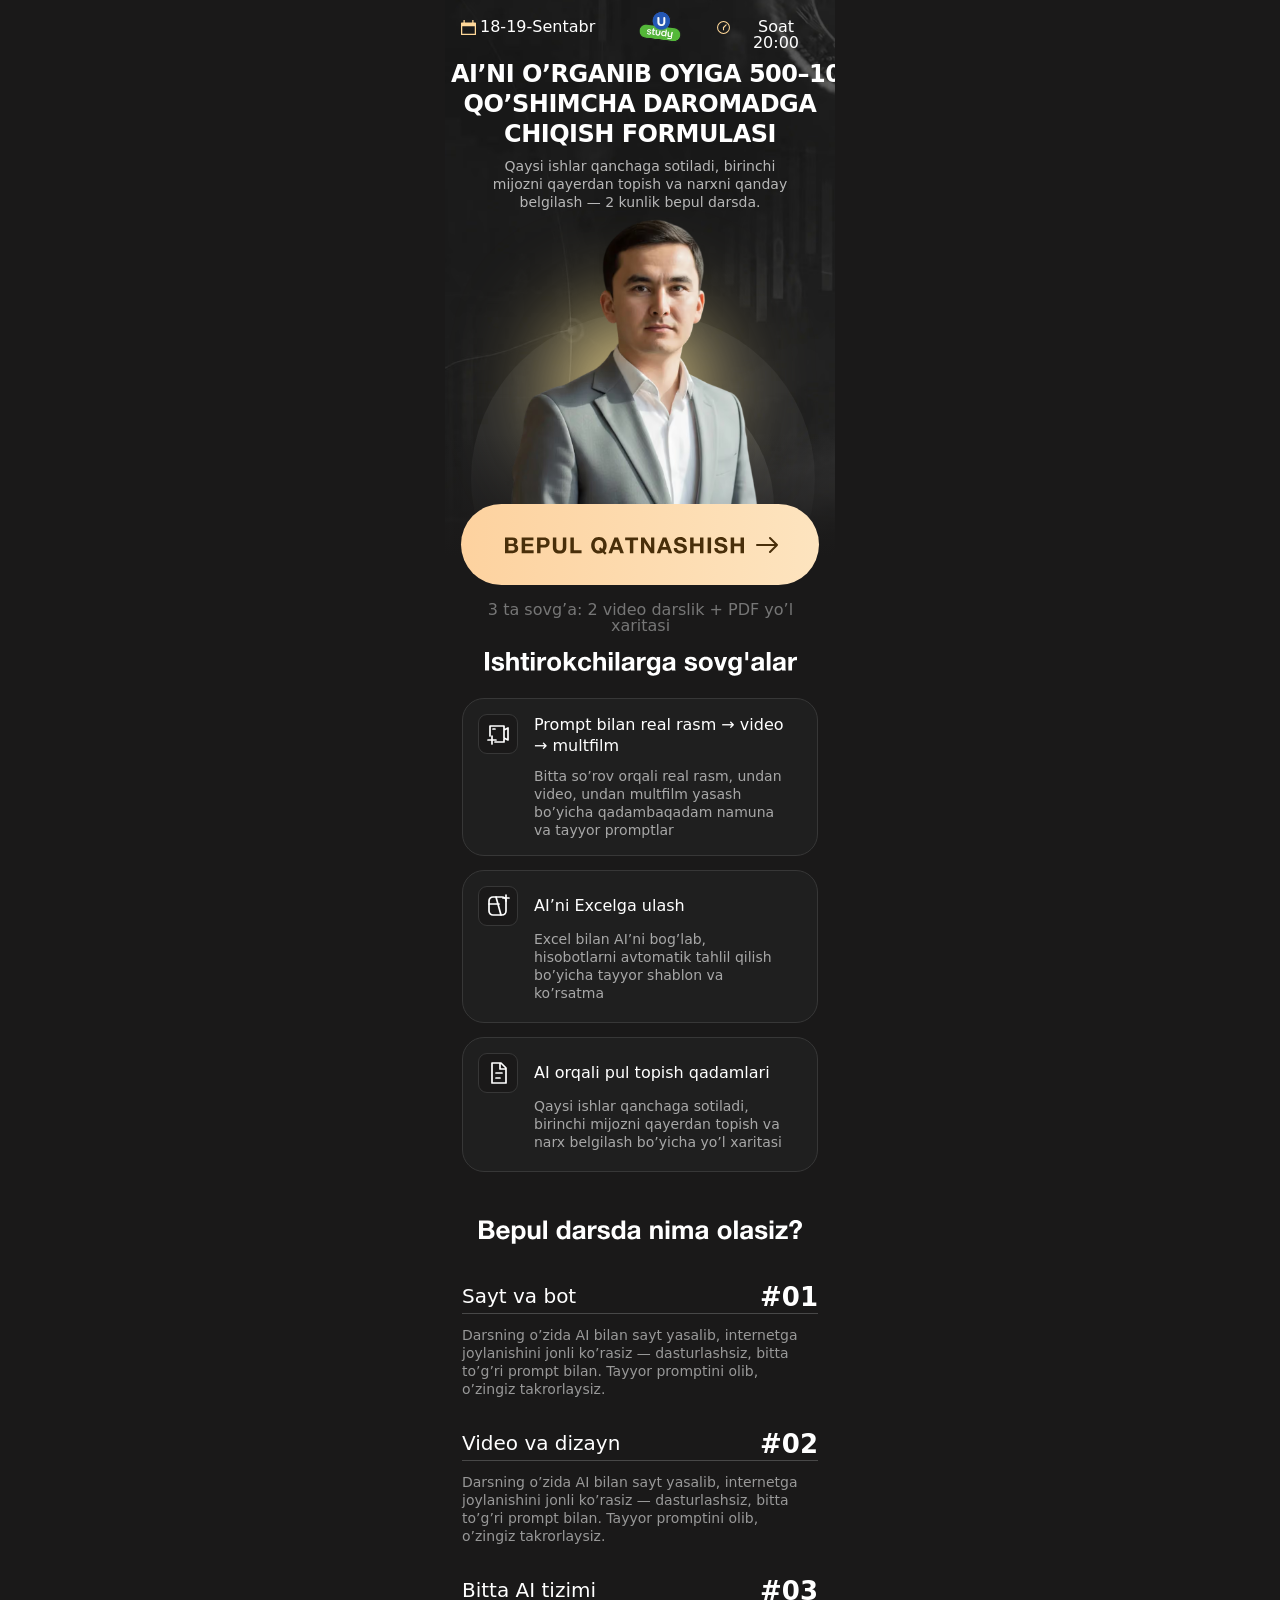
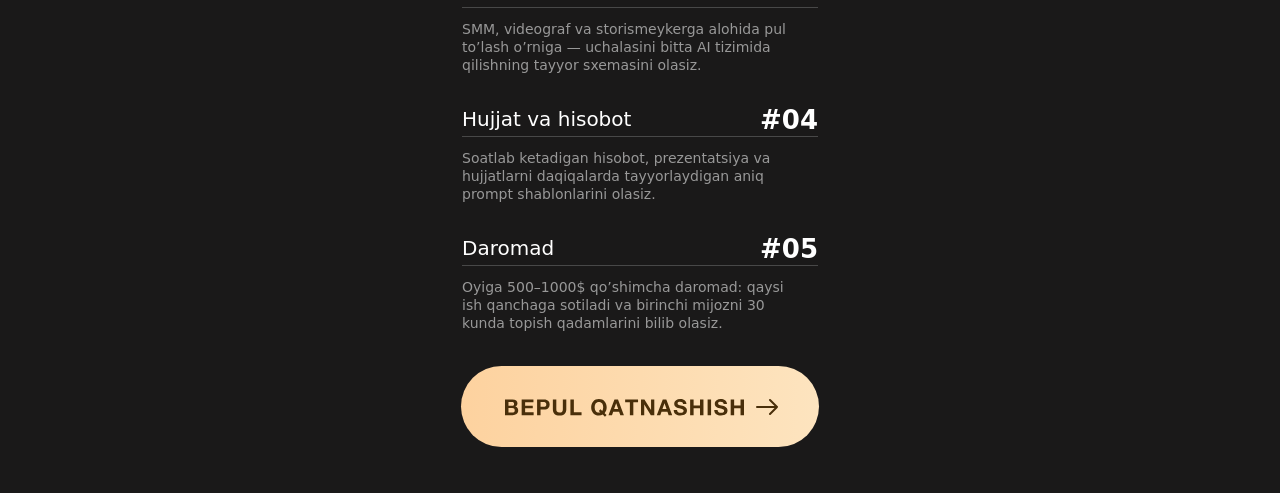
==== commit bbfb66d1: "fixed" ====
--- a/a/index.html
+++ b/a/index.html
@@ -3,18 +3,18 @@
 <head>
 <meta charset="utf-8">
 <meta name="viewport" content="width=390, viewport-fit=cover">
-<title>AI sizning ishingizni olmaydi. AI’ni biladigan xodim oladi.</title>
-<meta name="description" content="18–19-sentabr, soat 20:00. 2 kunda soatlab ketadigan hisobot, prezentatsiya, post va videolarni AI’ga daqiqalarda qildirishni o’rganasiz.">
+<title>AI’NI O’RGANIB OYIGA 500–1000$ QO’SHIMCHA DAROMADGA CHIQISH FORMULASI</title>
+<meta name="description" content="Qaysi ishlar qanchaga sotiladi, birinchi mijozni qayerdan topish va narxni qanday belgilash — 2 kunlik bepul darsda.">
 <meta name="theme-color" content="#1A1919">
-<meta property="og:title" content="AI sizning ishingizni olmaydi. AI’ni biladigan xodim oladi.">
-<meta property="og:description" content="18–19-sentabr, 20:00 — bepul onlayn dars. 3 ta sovg’a: 2 video darslik + PDF yo’l xaritasi.">
+<meta property="og:title" content="AI’NI O’RGANIB OYIGA 500–1000$ QO’SHIMCHA DAROMADGA CHIQISH FORMULASI">
+<meta property="og:description" content="Qaysi ishlar qanchaga sotiladi, birinchi mijozni qayerdan topish va narxni qanday belgilash — 2 kunlik bepul darsda.">
 <meta property="og:image" content="https://suniy-intellektt.vercel.app/a/assets/speaker.avif">
 <meta property="og:url" content="https://suniy-intellektt.vercel.app/a/">
 <meta property="og:type" content="website">
 <link rel="canonical" href="https://suniy-intellektt.vercel.app/a/">
 <link rel="icon" href="./assets/logo.avif">
 <style>
-:root{--ink:#1a1919;--gold:#ffd899;--gold-ink:#492f0a;--font:-apple-system,"Segoe UI",Roboto,system-ui,sans-serif}*,*::before,*::after{box-sizing:border-box}html{-webkit-text-size-adjust:100%}body{margin:0;background:var(--ink);color:#fff;font-family:var(--font);font-size:14px;line-height:1.3;-webkit-font-smoothing:antialiased}img,svg{display:block}button{font:inherit;cursor:pointer}p,h1,h2,h3{margin:0}.page{position:relative;width:390px;min-height:2075px;margin-inline:auto;overflow:hidden;background:var(--ink)}.hero{position:relative;height:645px}.hero-bg{position:absolute;left:0;top:-24px;width:390px;height:657px;background:url(./assets/s2-bg.avif) 0 0/390px 657px no-repeat}.ring{position:absolute;left:26px;top:312px;width:344px;height:333px;border-radius:50%;background:rgba(255,255,255,.05)}.ring-in{position:absolute;left:65.879px;top:376.153px;width:263.548px;height:263.548px;border-radius:50%;background:rgba(255,255,255,.1)}.fade{position:absolute;left:0;top:434px;width:390px;height:218px;background:linear-gradient(180deg,rgba(26,25,25,0),var(--ink) 56.176%)}.glow{position:absolute;left:114px;top:317px;width:147px;height:147px;border-radius:50%;background:linear-gradient(160deg,#ffdf70,#ffe9a6 50%,rgba(255,223,112,.83));filter:blur(50px)}.person{position:absolute;left:60px;top:218px;width:256px;height:301px;background:url(./assets/speaker.avif) center/100% 100% no-repeat}.event{position:relative;height:60px}.event svg,.event p,.logo{position:absolute}.date-ico{left:16px;top:20px;width:15px;height:15px}.date-txt{left:35px;top:19px;font-size:16px;line-height:16px}.clock-ico{left:272px;top:21px;width:13px;height:13px}.clock-txt{left:289px;top:19px;width:84px;font-size:16px;line-height:16px;text-align:center}.logo{left:189px;top:1px;width:52px;height:52px;background:url(./assets/logo.avif) center/contain no-repeat}.h1{position:absolute;left:25.792px;top:64.832px;width:340px;height:80px;background:url(./assets/txt/h1.svg) center/contain no-repeat}.intro{position:absolute;left:18px;top:157px;width:355px;color:#b7b7b7;font-size:14px;font-weight:500;line-height:18.2px;text-align:center}.cta{position:relative;display:block;width:358px;height:81px;padding:0;margin-inline:auto;border:0;border-radius:40.5px;background:linear-gradient(91.4deg,#fdd29f,#fde4bf);color:var(--gold-ink)}.cta-1{position:absolute;left:16px;top:504px}.cta-label{position:absolute;left:43.98px;top:32.918px;width:239px;height:18px}.cta-arrow{position:absolute;left:295px;top:32px;width:23px;height:18px}.cta:focus-visible{outline:3px solid var(--gold);outline-offset:5px}.caption{position:absolute;left:25px;top:602px;width:341px;color:#767676;font-size:16px;line-height:16px;text-align:center}.gifts{position:relative}.section-title{position:relative;height:33px}.gifts-title{width:314px;margin-inline:auto}.gifts-title::before{content:"";position:absolute;left:1.88px;top:7.436px;width:312px;height:24px;background:url(./assets/txt/h2-gifts.svg) center/contain no-repeat}
+:root{--ink:#1a1919;--gold:#ffd899;--gold-ink:#492f0a;--font:-apple-system,"Segoe UI",Roboto,system-ui,sans-serif}*,*::before,*::after{box-sizing:border-box}html{-webkit-text-size-adjust:100%}body{margin:0;background:var(--ink);color:#fff;font-family:var(--font);font-size:14px;line-height:1.3;-webkit-font-smoothing:antialiased}img,svg{display:block}button{font:inherit;cursor:pointer}p,h1,h2,h3{margin:0}.page{position:relative;width:390px;min-height:2075px;margin-inline:auto;overflow:hidden;background:var(--ink)}.hero{position:relative;height:645px}.hero-bg{position:absolute;left:0;top:-24px;width:390px;height:657px;background:url(./assets/s2-bg.avif) 0 0/390px 657px no-repeat}.ring{position:absolute;left:26px;top:312px;width:344px;height:333px;border-radius:50%;background:rgba(255,255,255,.05)}.ring-in{position:absolute;left:65.879px;top:376.153px;width:263.548px;height:263.548px;border-radius:50%;background:rgba(255,255,255,.1)}.fade{position:absolute;left:0;top:434px;width:390px;height:218px;background:linear-gradient(180deg,rgba(26,25,25,0),var(--ink) 56.176%)}.glow{position:absolute;left:114px;top:317px;width:147px;height:147px;border-radius:50%;background:linear-gradient(160deg,#ffdf70,#ffe9a6 50%,rgba(255,223,112,.83));filter:blur(50px)}.person{position:absolute;left:60px;top:218px;width:256px;height:301px;background:url(./assets/speaker.avif) center/100% 100% no-repeat}.event{position:relative;height:60px}.event svg,.event p,.logo{position:absolute}.date-ico{left:16px;top:20px;width:15px;height:15px}.date-txt{left:35px;top:19px;font-size:16px;line-height:16px}.clock-ico{left:272px;top:21px;width:13px;height:13px}.clock-txt{left:289px;top:19px;width:84px;font-size:16px;line-height:16px;text-align:center}.logo{left:189px;top:1px;width:52px;height:52px;background:url(./assets/logo.avif) center/contain no-repeat}.h1{position:absolute;left:6px;top:60px;width:378px;font-family:var(--font);font-size:24px;font-weight:700;line-height:29.9px;letter-spacing:-.5px;text-align:center;color:#fff}.headline-line{display:block;white-space:nowrap}.intro{position:absolute;left:6px;top:157px;width:378px;max-width:calc(100% - 12px);color:#b7b7b7;font-size:14px;font-weight:500;line-height:18.2px;text-align:center;text-wrap:balance}.cta{position:relative;display:block;width:358px;height:81px;padding:0;margin-inline:auto;border:0;border-radius:40.5px;background:linear-gradient(91.4deg,#fdd29f,#fde4bf);color:var(--gold-ink)}.cta-1{position:absolute;left:16px;top:504px}.cta-label{position:absolute;left:43.98px;top:32.918px;width:239px;height:18px}.cta-arrow{position:absolute;left:295px;top:32px;width:23px;height:18px}.cta:focus-visible{outline:3px solid var(--gold);outline-offset:5px}.caption{position:absolute;left:25px;top:602px;width:341px;color:#767676;font-size:16px;line-height:16px;text-align:center}.gifts{position:relative}.section-title{position:relative;height:33px}.gifts-title{width:314px;margin-inline:auto}.gifts-title::before{content:"";position:absolute;left:1.88px;top:7.436px;width:312px;height:24px;background:url(./assets/txt/h2-gifts.svg) center/contain no-repeat}
 </style>
 <link rel="stylesheet" href="./css/main.css" media="print" onload="this.media='all'" />
 <noscript>
@@ -38,8 +38,8 @@
       <svg class="clock-ico" width="13" height="13" viewBox="0 0 15 15" fill="none" aria-hidden="true"><path d="M0.633809 7.49999C0.633809 5.67895 1.35721 3.93252 2.64487 2.64488C3.93253 1.35717 5.67897 0.633801 7.5 0.633801C9.32104 0.633801 11.0675 1.35717 12.3551 2.64488C13.6428 3.93252 14.3662 5.67895 14.3662 7.49999C14.3662 9.32102 13.6428 11.0675 12.3551 12.3551C11.0675 13.6428 9.32104 14.3662 7.5 14.3662C5.67897 14.3662 3.93253 13.6428 2.64487 12.3551C1.35721 11.0675 0.633809 9.32102 0.633809 7.49999Z" stroke="#FFD899" stroke-width="1.2" stroke-linecap="round" stroke-linejoin="round"/><path d="M7.5 7.50001V9.95222" stroke="#FFD899" stroke-width="1.2676" stroke-linecap="round" stroke-linejoin="round"/><path d="M7.5 7.49999L10.5649 4.4344" stroke="#FFD899" stroke-width="1.2676" stroke-linecap="round" stroke-linejoin="round"/></svg>
       <p class="clock-txt">Soat 20:00</p>
     </header>
-    <h1 id="hero-title" class="h1" aria-label="AI sizning ishingizni olmaydi. AI’ni biladigan xodim oladi."></h1>
-    <p class="intro">2 kunda soatlab ketadigan hisobot, prezentatsiya, post va videolarni AI’ga daqiqalarda qildirishni o’rganasiz.</p>
+    <h1 id="hero-title" class="h1"><span class="headline-line">AI’NI O’RGANIB OYIGA 500–1000$</span> <span class="headline-line">QO’SHIMCHA DAROMADGA</span> <span class="headline-line">CHIQISH FORMULASI</span></h1>
+    <p class="intro">Qaysi ishlar qanchaga sotiladi, birinchi mijozni qayerdan topish va narxni qanday belgilash — 2 kunlik bepul darsda.</p>
     <button type="button" class="cta cta-1 registerBtn">
       <img class="cta-label" src="./assets/txt/cta1.svg" alt="Bepul qatnashish" width="239" height="18" loading="lazy" decoding="async">
       <svg class="cta-arrow" viewBox="0 0 23 18" fill="none" aria-hidden="true"><path d="M1 9h20m-7-7 7 7-7 7" stroke="currentColor" stroke-width="2" stroke-linecap="round" stroke-linejoin="round"/></svg>
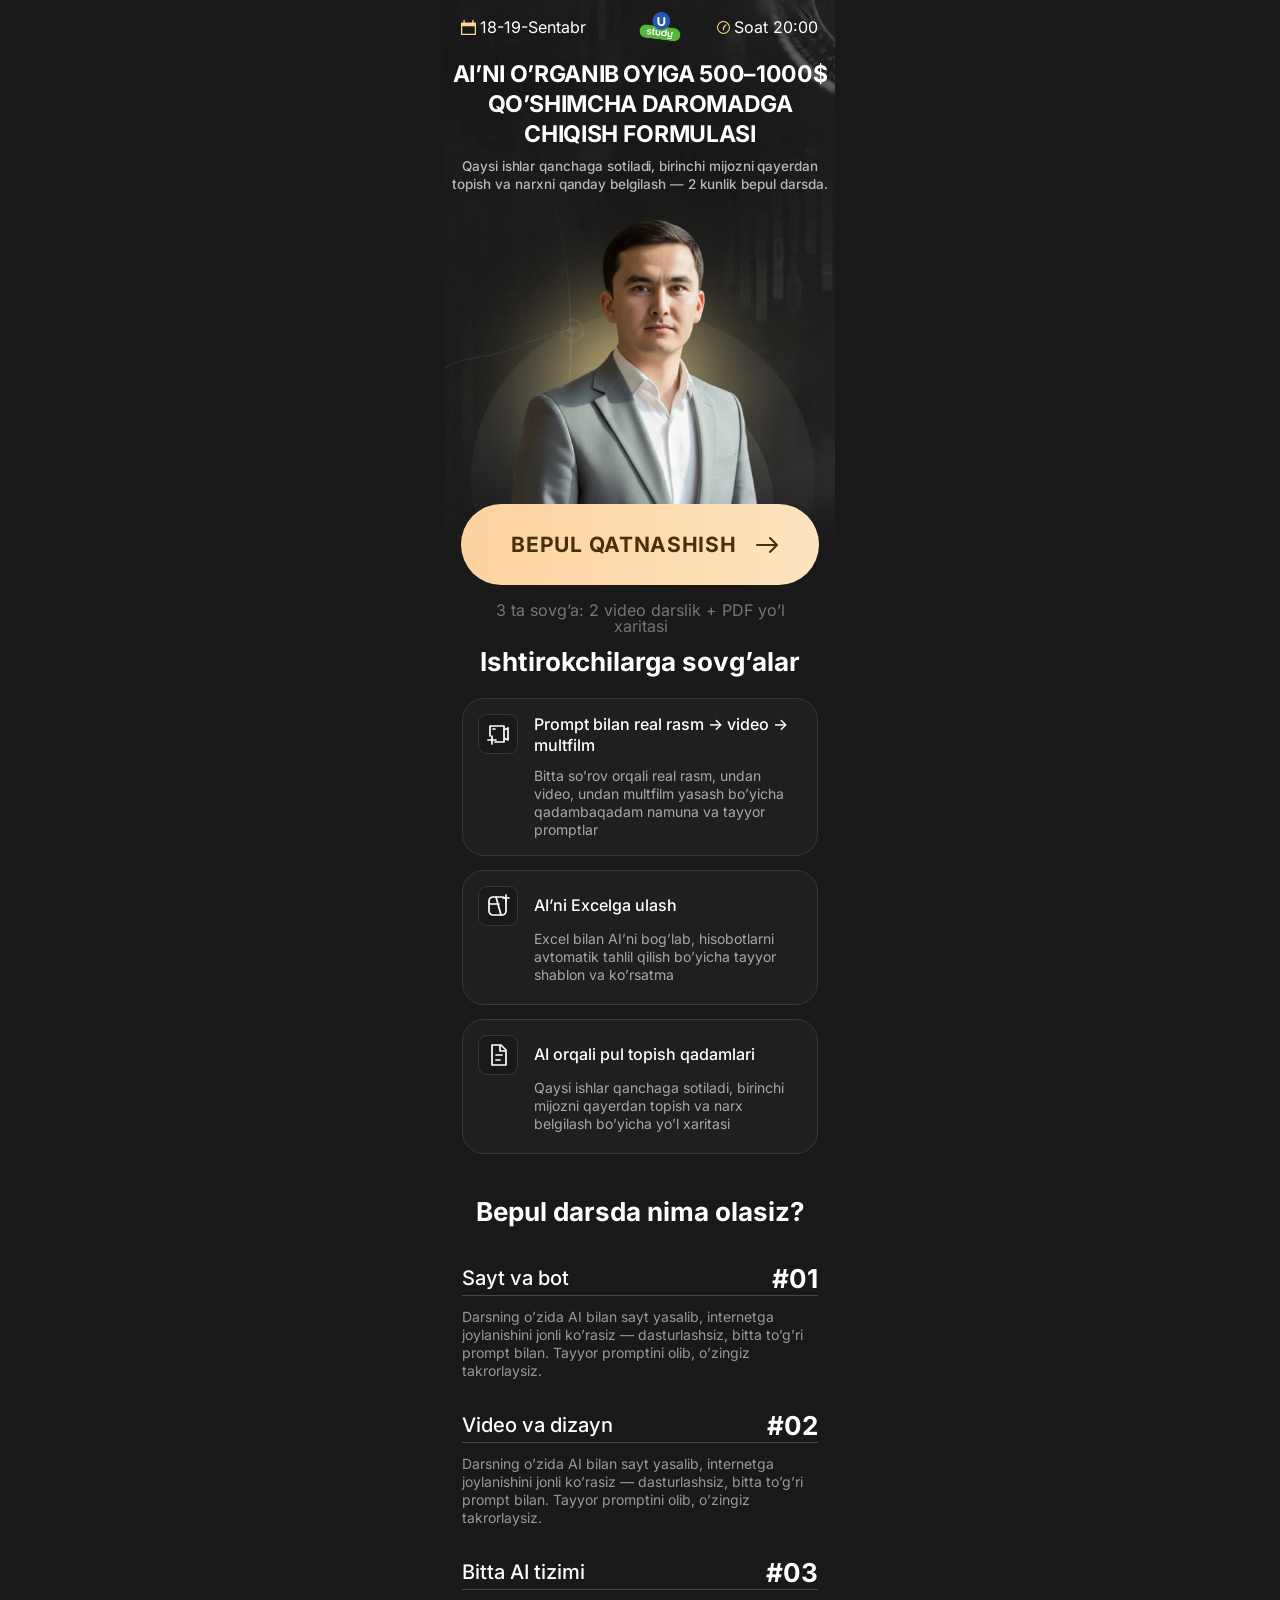
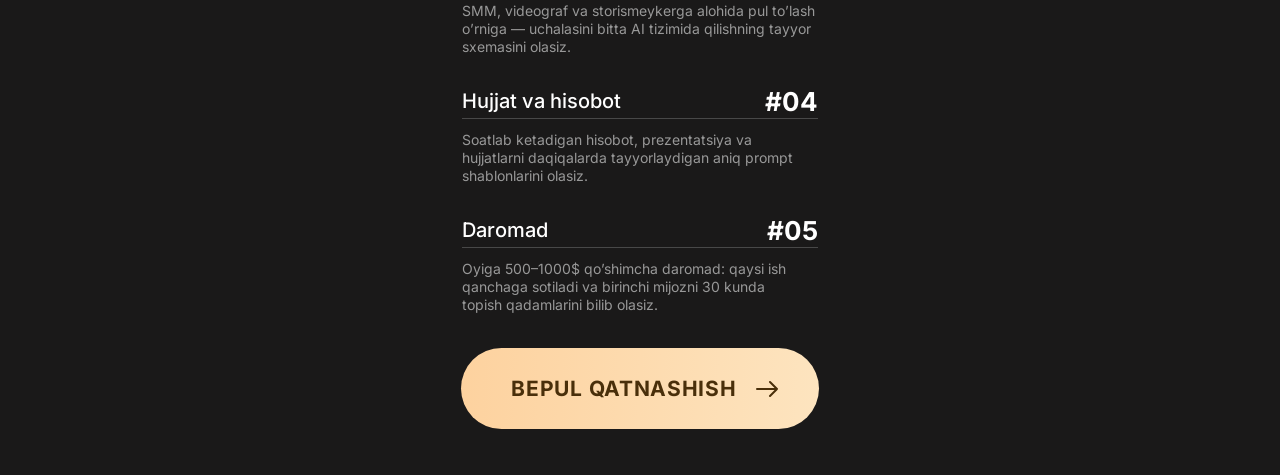
==== commit e2cba6a2: "fixed" ====
--- a/a/index.html
+++ b/a/index.html
@@ -2,6 +2,7 @@
 <html lang="uz">
 <head>
 <meta charset="utf-8">
+<base href="/a/">
 <meta name="viewport" content="width=390, viewport-fit=cover">
 <title>AI’NI O’RGANIB OYIGA 500–1000$ QO’SHIMCHA DAROMADGA CHIQISH FORMULASI</title>
 <meta name="description" content="Qaysi ishlar qanchaga sotiladi, birinchi mijozni qayerdan topish va narxni qanday belgilash — 2 kunlik bepul darsda.">
@@ -14,7 +15,8 @@
 <link rel="canonical" href="https://suniy-intellektt.vercel.app/a/">
 <link rel="icon" href="./assets/logo.avif">
 <style>
-:root{--ink:#1a1919;--gold:#ffd899;--gold-ink:#492f0a;--font:-apple-system,"Segoe UI",Roboto,system-ui,sans-serif}*,*::before,*::after{box-sizing:border-box}html{-webkit-text-size-adjust:100%}body{margin:0;background:var(--ink);color:#fff;font-family:var(--font);font-size:14px;line-height:1.3;-webkit-font-smoothing:antialiased}img,svg{display:block}button{font:inherit;cursor:pointer}p,h1,h2,h3{margin:0}.page{position:relative;width:390px;min-height:2075px;margin-inline:auto;overflow:hidden;background:var(--ink)}.hero{position:relative;height:645px}.hero-bg{position:absolute;left:0;top:-24px;width:390px;height:657px;background:url(./assets/s2-bg.avif) 0 0/390px 657px no-repeat}.ring{position:absolute;left:26px;top:312px;width:344px;height:333px;border-radius:50%;background:rgba(255,255,255,.05)}.ring-in{position:absolute;left:65.879px;top:376.153px;width:263.548px;height:263.548px;border-radius:50%;background:rgba(255,255,255,.1)}.fade{position:absolute;left:0;top:434px;width:390px;height:218px;background:linear-gradient(180deg,rgba(26,25,25,0),var(--ink) 56.176%)}.glow{position:absolute;left:114px;top:317px;width:147px;height:147px;border-radius:50%;background:linear-gradient(160deg,#ffdf70,#ffe9a6 50%,rgba(255,223,112,.83));filter:blur(50px)}.person{position:absolute;left:60px;top:218px;width:256px;height:301px;background:url(./assets/speaker.avif) center/100% 100% no-repeat}.event{position:relative;height:60px}.event svg,.event p,.logo{position:absolute}.date-ico{left:16px;top:20px;width:15px;height:15px}.date-txt{left:35px;top:19px;font-size:16px;line-height:16px}.clock-ico{left:272px;top:21px;width:13px;height:13px}.clock-txt{left:289px;top:19px;width:84px;font-size:16px;line-height:16px;text-align:center}.logo{left:189px;top:1px;width:52px;height:52px;background:url(./assets/logo.avif) center/contain no-repeat}.h1{position:absolute;left:6px;top:60px;width:378px;font-family:var(--font);font-size:24px;font-weight:700;line-height:29.9px;letter-spacing:-.5px;text-align:center;color:#fff}.headline-line{display:block;white-space:nowrap}.intro{position:absolute;left:6px;top:157px;width:378px;max-width:calc(100% - 12px);color:#b7b7b7;font-size:14px;font-weight:500;line-height:18.2px;text-align:center;text-wrap:balance}.cta{position:relative;display:block;width:358px;height:81px;padding:0;margin-inline:auto;border:0;border-radius:40.5px;background:linear-gradient(91.4deg,#fdd29f,#fde4bf);color:var(--gold-ink)}.cta-1{position:absolute;left:16px;top:504px}.cta-label{position:absolute;left:43.98px;top:32.918px;width:239px;height:18px}.cta-arrow{position:absolute;left:295px;top:32px;width:23px;height:18px}.cta:focus-visible{outline:3px solid var(--gold);outline-offset:5px}.caption{position:absolute;left:25px;top:602px;width:341px;color:#767676;font-size:16px;line-height:16px;text-align:center}.gifts{position:relative}.section-title{position:relative;height:33px}.gifts-title{width:314px;margin-inline:auto}.gifts-title::before{content:"";position:absolute;left:1.88px;top:7.436px;width:312px;height:24px;background:url(./assets/txt/h2-gifts.svg) center/contain no-repeat}
+@font-face{font-family:Inter;src:url(../fonts/inter-latin-400-800.woff2) format("woff2");font-style:normal;font-weight:400 800;font-display:swap}@font-face{font-family:"Inter Fallback";src:local("Arial");size-adjust:104.971%;ascent-override:92.287%;descent-override:22.979%;line-gap-override:0%}
+:root{--ink:#1a1919;--gold:#ffd899;--gold-ink:#492f0a;--font:Inter,"Inter Fallback",Arial,sans-serif}*,*::before,*::after{box-sizing:border-box}html{-webkit-text-size-adjust:100%}body{margin:0;background:var(--ink);color:#fff;font-family:var(--font);font-size:14px;line-height:1.3;-webkit-font-smoothing:antialiased}img,svg{display:block}button{font:inherit;cursor:pointer}p,h1,h2,h3{margin:0}.page{position:relative;width:390px;min-height:2075px;margin-inline:auto;overflow:hidden;background:var(--ink)}.hero{position:relative;height:645px}.hero-bg{position:absolute;left:0;top:-24px;width:390px;height:657px;background:url(./assets/s2-bg.avif) 0 0/390px 657px no-repeat}.ring{position:absolute;left:26px;top:312px;width:344px;height:333px;border-radius:50%;background:rgba(255,255,255,.05)}.ring-in{position:absolute;left:65.879px;top:376.153px;width:263.548px;height:263.548px;border-radius:50%;background:rgba(255,255,255,.1)}.fade{position:absolute;left:0;top:434px;width:390px;height:218px;background:linear-gradient(180deg,rgba(26,25,25,0),var(--ink) 56.176%)}.glow{position:absolute;left:114px;top:317px;width:147px;height:147px;border-radius:50%;background:linear-gradient(160deg,#ffdf70,#ffe9a6 50%,rgba(255,223,112,.83));filter:blur(50px)}.person{position:absolute;left:60px;top:218px;width:256px;height:301px;background:url(./assets/speaker.avif) center/100% 100% no-repeat}.event{position:relative;height:60px}.event svg,.event p,.logo{position:absolute}.date-ico{left:16px;top:20px;width:15px;height:15px}.date-txt{left:35px;top:19px;font-size:16px;line-height:16px}.clock-ico{left:272px;top:21px;width:13px;height:13px}.clock-txt{left:289px;top:19px;width:84px;font-size:16px;line-height:16px;text-align:center}.logo{left:189px;top:1px;width:52px;height:52px;background:url(./assets/logo.avif) center/contain no-repeat}.h1{position:absolute;left:6px;top:60px;width:378px;font-family:var(--font);font-size:23px;font-weight:700;line-height:29.9px;letter-spacing:-.35px;text-align:center;color:#fff}.headline-line{display:block;white-space:nowrap}.intro{position:absolute;left:6px;top:157px;width:378px;max-width:calc(100% - 12px);color:#b7b7b7;font-size:13.5px;font-weight:500;line-height:18.2px;text-align:center;text-wrap:balance;letter-spacing:-.05px}.cta{position:relative;display:block;width:358px;height:81px;padding:0;margin-inline:auto;border:0;border-radius:40.5px;background:linear-gradient(91.4deg,#fdd29f,#fde4bf);color:var(--gold-ink)}.cta-1{position:absolute;left:16px;top:504px}.cta-label{position:absolute;left:42px;top:28px;width:242px;font-family:var(--font);font-size:21px;font-weight:700;line-height:26px;letter-spacing:.7px;text-align:center;white-space:nowrap}.cta-arrow{position:absolute;left:295px;top:32px;width:23px;height:18px}.cta:focus-visible{outline:3px solid var(--gold);outline-offset:5px}.caption{position:absolute;left:25px;top:602px;width:341px;color:#767676;font-size:16px;line-height:16px;text-align:center}.gifts{position:relative}.section-title{position:relative;height:33px;font-family:var(--font);font-size:26px;font-weight:700;line-height:33px;text-align:center}.gifts-title{width:378px;margin-inline:auto}
 </style>
 <link rel="stylesheet" href="./css/main.css" media="print" onload="this.media='all'" />
 <noscript>
@@ -41,13 +43,13 @@
     <h1 id="hero-title" class="h1"><span class="headline-line">AI’NI O’RGANIB OYIGA 500–1000$</span> <span class="headline-line">QO’SHIMCHA DAROMADGA</span> <span class="headline-line">CHIQISH FORMULASI</span></h1>
     <p class="intro">Qaysi ishlar qanchaga sotiladi, birinchi mijozni qayerdan topish va narxni qanday belgilash — 2 kunlik bepul darsda.</p>
     <button type="button" class="cta cta-1 registerBtn">
-      <img class="cta-label" src="./assets/txt/cta1.svg" alt="Bepul qatnashish" width="239" height="18" loading="lazy" decoding="async">
+      <span class="cta-label">BEPUL QATNASHISH</span>
       <svg class="cta-arrow" viewBox="0 0 23 18" fill="none" aria-hidden="true"><path d="M1 9h20m-7-7 7 7-7 7" stroke="currentColor" stroke-width="2" stroke-linecap="round" stroke-linejoin="round"/></svg>
     </button>
     <p class="caption">3 ta sovg’a: 2 video darslik + PDF yo’l xaritasi</p>
   </section>
   <section class="gifts" aria-labelledby="gifts-title">
-    <h2 id="gifts-title" class="section-title gifts-title" aria-label="Ishtirokchilarga sovg’alar"></h2>
+    <h2 id="gifts-title" class="section-title gifts-title">Ishtirokchilarga sovg’alar</h2>
     <div class="gift-list">
       <article class="gift-card">
         <span class="gift-icon" aria-hidden="true"><svg viewBox="0 0 24 24" fill="none" stroke="currentColor" stroke-width="1.7" stroke-linecap="round" stroke-linejoin="round"><path d="M4 14V4h14v16H9M18 8l4-2v12l-4-2M2 18h8m-4-4v8M7 7h2"/></svg></span>
@@ -67,7 +69,7 @@
     </div>
   </section>
   <section class="lessons" aria-labelledby="lessons-title">
-    <h2 id="lessons-title" class="section-title lessons-title" aria-label="Bepul darsda nima olasiz?"></h2>
+    <h2 id="lessons-title" class="section-title lessons-title">Bepul darsda nima olasiz?</h2>
     <div class="lesson-list">
       <article class="lesson">
         <div class="lesson-heading"><h3>Sayt va bot</h3><span class="lesson-number" aria-hidden="true">#01</span></div>
@@ -92,7 +94,7 @@
     </div>
   </section>
     <button type="button" class="cta cta-2 registerBtn">
-      <img class="cta-label" src="./assets/txt/cta1.svg" alt="Bepul qatnashish" width="239" height="18" loading="lazy" decoding="async">
+      <span class="cta-label">BEPUL QATNASHISH</span>
       <svg class="cta-arrow" viewBox="0 0 23 18" fill="none" aria-hidden="true"><path d="M1 9h20m-7-7 7 7-7 7" stroke="currentColor" stroke-width="2" stroke-linecap="round" stroke-linejoin="round"/></svg>
     </button>
 </main>
--- a/a/css/main.css
+++ b/a/css/main.css
@@ -1 +1 @@
-.gift-list{display:grid;gap:14px;width:356px;margin:20px auto 0}.gift-card{position:relative;min-height:135px;padding:24px 29px 20px 71px;border:1px solid #373737;border-radius:22px;background:#1f1f1f}.gift-card:first-child{min-height:158px;padding-top:15px;padding-bottom:16px}.gift-icon{position:absolute;left:15px;top:15px;display:grid;place-items:center;width:40px;height:40px;border:1px solid #373737;border-radius:9px;background:var(--ink);color:#fff}.gift-icon svg{width:24px;height:24px}.gift-card h3{font-size:16px;font-weight:500;line-height:21px}.gift-card p{margin-top:14px;font-size:14px;line-height:18px;color:#a7a7a7}.gift-card:first-child p{margin-top:11px}.lessons{margin-top:41px}.lessons-title{width:326px;margin-inline:auto}.lessons-title::before{content:"";position:absolute;left:2.091px;top:6.994px;width:323px;height:24px;background:url(../assets/txt/h2-learn.svg) center/contain no-repeat}.lesson-list{display:grid;gap:30px;width:356px;margin:35px auto 0}.lesson{min-height:99px}.lesson:nth-child(-n+2){min-height:117px}.lesson-heading{display:flex;align-items:flex-start;justify-content:space-between;height:33px;border-bottom:1px solid #484848}.lesson-heading h3{padding-top:2px;font-size:20px;font-weight:500;line-height:26px}.lesson-number{font-size:26px;font-weight:700;line-height:32.5px}.lesson p{margin-top:12px;color:#989898;font-size:14px;line-height:18px}.lesson:nth-child(-n+2) p{max-width:346px}.lesson:nth-child(n+4) p{max-width:334px}.cta-2{margin-top:34px;margin-bottom:46px}@media(prefers-reduced-motion:reduce){*{transition-duration:.001ms!important}}.homeModal,.homeModalOverlay{position:fixed;top:0;left:0;width:100%;height:100vh}.homeModal{z-index:30;display:flex;justify-content:center;align-items:center}.homeModalOverlay{background-color:rgba(0,0,0,.3);backdrop-filter:blur(5px)}.homeFormContainer{position:fixed;top:50%;left:50%;transform:translate(-50%,-50%);z-index:30;width:100%;max-width:520px;margin:0 20px;padding:20px 40px 40px;background-color:#fff;color:#000;border-radius:8px;box-shadow:0 4px 12px rgba(0,0,0,.1)}.homeFormTop{display:flex;justify-content:space-between}.homeFormTopTitle{margin:0 auto 20px;font-family:system-ui,-apple-system,BlinkMacSystemFont,"Segoe UI",sans-serif;font-size:clamp(21px,6.6vw,24px);font-weight:600;text-align:center;color:#000}.closeButton{position:absolute;top:20px;right:20px;display:flex;justify-content:center;align-items:center;padding:4px;background:0 0;border:none;color:#000;cursor:pointer}.homeFormErrorText{margin-bottom:12px;padding:5px 0;font-family:system-ui,-apple-system,BlinkMacSystemFont,"Segoe UI",sans-serif;font-size:14px;color:#e53e3e}.HomeFormRowInput,.HomeFormRowLabel{font-family:system-ui,-apple-system,BlinkMacSystemFont,"Segoe UI",sans-serif;font-size:18px}.HomeFormRow{margin-bottom:20px}.HomeFormRowLabel{display:block;margin-bottom:6px;color:#000}.HomeFormRowInput{width:100%;height:50px;min-height:48px;padding:10px 16px;border:1px solid #c9c9c9;border-radius:6px;background-color:#f3f7f8;font-weight:400;outline:0;transition:border-color .2s}.HomeFormRowInput:focus{border-color:#FFD899}.HomeFormRowInput::placeholder{color:#aaa}.HomeFormBtn{position:relative;display:flex;align-items:center;justify-content:center;width:100%;height:60px;border:none;border-radius:10px;background-color:#FFD899;color:#492F0A;font-family:sans-serif;font-size:28px;font-weight:700;text-transform:uppercase;cursor:pointer;transition:.3s}.phone-input-container{position:relative;display:flex;align-items:center;border:1px solid #c9c9c9;border-radius:6px;background-color:transparent}.phone-input-container:focus-within{border-color:#FFD899}.phone-field{flex:1}.selected-code{display:flex;margin-left:10px}.selected-country{display:flex;align-items:center;min-height:50px;min-width:max-content;padding:10px 0 10px 10px;border:none;border-radius:6px;background-color:transparent;font-family:sans-serif!important;font-size:18px;font-weight:400!important;cursor:pointer}.selected-flag,.country-flag{display:inline-block;min-width:22px;text-align:center}.country-dropdown{position:absolute;top:110%;left:0;width:100%;max-height:200px;overflow-y:auto;background-color:#fff;border:1px solid #c9c9c9;border-radius:6px;box-shadow:0 4px 12px rgba(0,0,0,.1);z-index:40;font-family:sans-serif!important;font-weight:400!important}@media screen and (max-width:768px){.homeFormContainer{max-width:100%;height:100vh;margin:0;padding:80px 20px 20px;border-radius:6px}.homeFormTopTitle{max-width:408px;margin:0 auto 15px;font-weight:700;text-align:center}.homeFormTop{flex-direction:column;align-items:flex-start}.closeButton{top:0;left:0;width:100%;height:50px;padding-right:20px;justify-content:end;background-color:#000;color:#fff}.homeFormErrorText{margin-bottom:8px;font-size:12px}.HomeFormRowLabel{margin-bottom:6px}.HomeFormRowInput{min-height:40px;padding:0 12px;background-color:transparent}.HomeFormRowInput::placeholder{color:#a3a3a3}.HomeFormBtn{margin-top:24px;font-size:18px;font-weight:700}}@media screen and (max-width:480px){.homeFormContainer{max-width:100%;height:100vh;margin:0;padding:80px 20px 20px;border-radius:6px}.homeFormTopTitle{margin:0 auto 15px;text-align:center}.homeFormErrorText{margin-bottom:8px;font-size:12px}.HomeFormRowLabel{margin-bottom:6px}.HomeFormRowInput{min-height:40px;padding:0 12px;border-radius:10px;background-color:transparent}.HomeFormRowInput::placeholder{color:#a3a3a3}.HomeFormBtn{height:50px;margin-top:24px;padding:10px 0;font-size:16px}}.country-option{display:flex;justify-content:space-between;align-items:center;padding:10px;font-family:sans-serif;font-weight:400!important;cursor:pointer}.country-option:hover{background-color:#f3f7f8}.country-option.selected{background-color:#e6f0fa}
+.gift-list{display:grid;gap:14px;width:356px;margin:20px auto 0}.gift-card{position:relative;min-height:135px;padding:24px 29px 20px 71px;border:1px solid #373737;border-radius:22px;background:#1f1f1f}.gift-card:first-child{min-height:158px;padding-top:15px;padding-bottom:16px}.gift-icon{position:absolute;left:15px;top:15px;display:grid;place-items:center;width:40px;height:40px;border:1px solid #373737;border-radius:9px;background:var(--ink);color:#fff}.gift-icon svg{width:24px;height:24px}.gift-card h3{font-size:16px;font-weight:500;line-height:21px}.gift-card p{margin-top:14px;font-size:14px;line-height:18px;color:#a7a7a7}.gift-card:first-child p{margin-top:11px}.lessons{margin-top:41px}.lessons-title{width:378px;margin-inline:auto}.lesson-list{display:grid;gap:30px;width:356px;margin:35px auto 0}.lesson{min-height:99px}.lesson:nth-child(-n+2){min-height:117px}.lesson-heading{display:flex;align-items:flex-start;justify-content:space-between;height:33px;border-bottom:1px solid #484848}.lesson-heading h3{padding-top:2px;font-size:20px;font-weight:500;line-height:26px}.lesson-number{font-size:26px;font-weight:700;line-height:32.5px}.lesson p{margin-top:12px;color:#989898;font-size:14px;line-height:18px}.lesson:nth-child(-n+2) p{max-width:346px}.lesson:nth-child(n+4) p{max-width:334px}.cta-2{margin-top:34px;margin-bottom:46px}@media(prefers-reduced-motion:reduce){*{transition-duration:.001ms!important}}.homeModal,.homeModalOverlay{position:fixed;top:0;left:0;width:100%;height:100vh}.homeModal{z-index:30;display:flex;justify-content:center;align-items:center}.homeModalOverlay{background-color:rgba(0,0,0,.3);backdrop-filter:blur(5px)}.homeFormContainer{position:fixed;top:50%;left:50%;transform:translate(-50%,-50%);z-index:30;width:100%;max-width:520px;margin:0 20px;padding:20px 40px 40px;background-color:#fff;color:#000;border-radius:8px;box-shadow:0 4px 12px rgba(0,0,0,.1)}.homeFormTop{display:flex;justify-content:space-between}.homeFormTopTitle{margin:0 auto 20px;font-family:var(--font);font-size:clamp(21px,6.6vw,24px);font-weight:600;text-align:center;color:#000}.closeButton{position:absolute;top:20px;right:20px;display:flex;justify-content:center;align-items:center;padding:4px;background:0 0;border:none;color:#000;cursor:pointer}.homeFormErrorText{margin-bottom:12px;padding:5px 0;font-family:var(--font);font-size:14px;color:#e53e3e}.HomeFormRowInput,.HomeFormRowLabel{font-family:var(--font);font-size:18px}.HomeFormRow{margin-bottom:20px}.HomeFormRowLabel{display:block;margin-bottom:6px;color:#000}.HomeFormRowInput{width:100%;height:50px;min-height:48px;padding:10px 16px;border:1px solid #c9c9c9;border-radius:6px;background-color:#f3f7f8;font-weight:400;outline:0;transition:border-color .2s}.HomeFormRowInput:focus{border-color:#FFD899}.HomeFormRowInput::placeholder{color:#aaa}.HomeFormBtn{position:relative;display:flex;align-items:center;justify-content:center;width:100%;height:60px;border:none;border-radius:10px;background-color:#FFD899;color:#492F0A;font-family:var(--font);font-size:28px;font-weight:700;text-transform:uppercase;cursor:pointer;transition:.3s}.phone-input-container{position:relative;display:flex;align-items:center;border:1px solid #c9c9c9;border-radius:6px;background-color:transparent}.phone-input-container:focus-within{border-color:#FFD899}.phone-field{flex:1}.selected-code{display:flex;margin-left:10px}.selected-country{display:flex;align-items:center;min-height:50px;min-width:max-content;padding:10px 0 10px 10px;border:none;border-radius:6px;background-color:transparent;font-family:var(--font)!important;font-size:18px;font-weight:400!important;cursor:pointer}.selected-flag,.country-flag{display:inline-block;min-width:22px;text-align:center}.country-dropdown{position:absolute;top:110%;left:0;width:100%;max-height:200px;overflow-y:auto;background-color:#fff;border:1px solid #c9c9c9;border-radius:6px;box-shadow:0 4px 12px rgba(0,0,0,.1);z-index:40;font-family:var(--font)!important;font-weight:400!important}@media screen and (max-width:768px){.homeFormContainer{max-width:100%;height:100vh;margin:0;padding:80px 20px 20px;border-radius:6px}.homeFormTopTitle{max-width:408px;margin:0 auto 15px;font-weight:700;text-align:center}.homeFormTop{flex-direction:column;align-items:flex-start}.closeButton{top:0;left:0;width:100%;height:50px;padding-right:20px;justify-content:end;background-color:#000;color:#fff}.homeFormErrorText{margin-bottom:8px;font-size:12px}.HomeFormRowLabel{margin-bottom:6px}.HomeFormRowInput{min-height:40px;padding:0 12px;background-color:transparent}.HomeFormRowInput::placeholder{color:#a3a3a3}.HomeFormBtn{margin-top:24px;font-size:18px;font-weight:700}}@media screen and (max-width:480px){.homeFormContainer{max-width:100%;height:100vh;margin:0;padding:80px 20px 20px;border-radius:6px}.homeFormTopTitle{margin:0 auto 15px;text-align:center}.homeFormErrorText{margin-bottom:8px;font-size:12px}.HomeFormRowLabel{margin-bottom:6px}.HomeFormRowInput{min-height:40px;padding:0 12px;border-radius:10px;background-color:transparent}.HomeFormRowInput::placeholder{color:#a3a3a3}.HomeFormBtn{height:50px;margin-top:24px;padding:10px 0;font-size:16px}}.country-option{display:flex;justify-content:space-between;align-items:center;padding:10px;font-family:var(--font);font-weight:400!important;cursor:pointer}.country-option:hover{background-color:#f3f7f8}.country-option.selected{background-color:#e6f0fa}
--- a/a/css/main.css
+++ b/a/css/main.css
@@ -1 +1 @@
-.gift-list{display:grid;gap:14px;width:356px;margin:20px auto 0}.gift-card{position:relative;min-height:135px;padding:24px 29px 20px 71px;border:1px solid #373737;border-radius:22px;background:#1f1f1f}.gift-card:first-child{min-height:158px;padding-top:15px;padding-bottom:16px}.gift-icon{position:absolute;left:15px;top:15px;display:grid;place-items:center;width:40px;height:40px;border:1px solid #373737;border-radius:9px;background:var(--ink);color:#fff}.gift-icon svg{width:24px;height:24px}.gift-card h3{font-size:16px;font-weight:500;line-height:21px}.gift-card p{margin-top:14px;font-size:14px;line-height:18px;color:#a7a7a7}.gift-card:first-child p{margin-top:11px}.lessons{margin-top:41px}.lessons-title{width:326px;margin-inline:auto}.lessons-title::before{content:"";position:absolute;left:2.091px;top:6.994px;width:323px;height:24px;background:url(../assets/txt/h2-learn.svg) center/contain no-repeat}.lesson-list{display:grid;gap:30px;width:356px;margin:35px auto 0}.lesson{min-height:99px}.lesson:nth-child(-n+2){min-height:117px}.lesson-heading{display:flex;align-items:flex-start;justify-content:space-between;height:33px;border-bottom:1px solid #484848}.lesson-heading h3{padding-top:2px;font-size:20px;font-weight:500;line-height:26px}.lesson-number{font-size:26px;font-weight:700;line-height:32.5px}.lesson p{margin-top:12px;color:#989898;font-size:14px;line-height:18px}.lesson:nth-child(-n+2) p{max-width:346px}.lesson:nth-child(n+4) p{max-width:334px}.cta-2{margin-top:34px;margin-bottom:46px}@media(prefers-reduced-motion:reduce){*{transition-duration:.001ms!important}}.homeModal,.homeModalOverlay{position:fixed;top:0;left:0;width:100%;height:100vh}.homeModal{z-index:30;display:flex;justify-content:center;align-items:center}.homeModalOverlay{background-color:rgba(0,0,0,.3);backdrop-filter:blur(5px)}.homeFormContainer{position:fixed;top:50%;left:50%;transform:translate(-50%,-50%);z-index:30;width:100%;max-width:520px;margin:0 20px;padding:20px 40px 40px;background-color:#fff;color:#000;border-radius:8px;box-shadow:0 4px 12px rgba(0,0,0,.1)}.homeFormTop{display:flex;justify-content:space-between}.homeFormTopTitle{margin:0 auto 20px;font-family:system-ui,-apple-system,BlinkMacSystemFont,"Segoe UI",sans-serif;font-size:clamp(21px,6.6vw,24px);font-weight:600;text-align:center;color:#000}.closeButton{position:absolute;top:20px;right:20px;display:flex;justify-content:center;align-items:center;padding:4px;background:0 0;border:none;color:#000;cursor:pointer}.homeFormErrorText{margin-bottom:12px;padding:5px 0;font-family:system-ui,-apple-system,BlinkMacSystemFont,"Segoe UI",sans-serif;font-size:14px;color:#e53e3e}.HomeFormRowInput,.HomeFormRowLabel{font-family:system-ui,-apple-system,BlinkMacSystemFont,"Segoe UI",sans-serif;font-size:18px}.HomeFormRow{margin-bottom:20px}.HomeFormRowLabel{display:block;margin-bottom:6px;color:#000}.HomeFormRowInput{width:100%;height:50px;min-height:48px;padding:10px 16px;border:1px solid #c9c9c9;border-radius:6px;background-color:#f3f7f8;font-weight:400;outline:0;transition:border-color .2s}.HomeFormRowInput:focus{border-color:#FFD899}.HomeFormRowInput::placeholder{color:#aaa}.HomeFormBtn{position:relative;display:flex;align-items:center;justify-content:center;width:100%;height:60px;border:none;border-radius:10px;background-color:#FFD899;color:#492F0A;font-family:sans-serif;font-size:28px;font-weight:700;text-transform:uppercase;cursor:pointer;transition:.3s}.phone-input-container{position:relative;display:flex;align-items:center;border:1px solid #c9c9c9;border-radius:6px;background-color:transparent}.phone-input-container:focus-within{border-color:#FFD899}.phone-field{flex:1}.selected-code{display:flex;margin-left:10px}.selected-country{display:flex;align-items:center;min-height:50px;min-width:max-content;padding:10px 0 10px 10px;border:none;border-radius:6px;background-color:transparent;font-family:sans-serif!important;font-size:18px;font-weight:400!important;cursor:pointer}.selected-flag,.country-flag{display:inline-block;min-width:22px;text-align:center}.country-dropdown{position:absolute;top:110%;left:0;width:100%;max-height:200px;overflow-y:auto;background-color:#fff;border:1px solid #c9c9c9;border-radius:6px;box-shadow:0 4px 12px rgba(0,0,0,.1);z-index:40;font-family:sans-serif!important;font-weight:400!important}@media screen and (max-width:768px){.homeFormContainer{max-width:100%;height:100vh;margin:0;padding:80px 20px 20px;border-radius:6px}.homeFormTopTitle{max-width:408px;margin:0 auto 15px;font-weight:700;text-align:center}.homeFormTop{flex-direction:column;align-items:flex-start}.closeButton{top:0;left:0;width:100%;height:50px;padding-right:20px;justify-content:end;background-color:#000;color:#fff}.homeFormErrorText{margin-bottom:8px;font-size:12px}.HomeFormRowLabel{margin-bottom:6px}.HomeFormRowInput{min-height:40px;padding:0 12px;background-color:transparent}.HomeFormRowInput::placeholder{color:#a3a3a3}.HomeFormBtn{margin-top:24px;font-size:18px;font-weight:700}}@media screen and (max-width:480px){.homeFormContainer{max-width:100%;height:100vh;margin:0;padding:80px 20px 20px;border-radius:6px}.homeFormTopTitle{margin:0 auto 15px;text-align:center}.homeFormErrorText{margin-bottom:8px;font-size:12px}.HomeFormRowLabel{margin-bottom:6px}.HomeFormRowInput{min-height:40px;padding:0 12px;border-radius:10px;background-color:transparent}.HomeFormRowInput::placeholder{color:#a3a3a3}.HomeFormBtn{height:50px;margin-top:24px;padding:10px 0;font-size:16px}}.country-option{display:flex;justify-content:space-between;align-items:center;padding:10px;font-family:sans-serif;font-weight:400!important;cursor:pointer}.country-option:hover{background-color:#f3f7f8}.country-option.selected{background-color:#e6f0fa}
+.gift-list{display:grid;gap:14px;width:356px;margin:20px auto 0}.gift-card{position:relative;min-height:135px;padding:24px 29px 20px 71px;border:1px solid #373737;border-radius:22px;background:#1f1f1f}.gift-card:first-child{min-height:158px;padding-top:15px;padding-bottom:16px}.gift-icon{position:absolute;left:15px;top:15px;display:grid;place-items:center;width:40px;height:40px;border:1px solid #373737;border-radius:9px;background:var(--ink);color:#fff}.gift-icon svg{width:24px;height:24px}.gift-card h3{font-size:16px;font-weight:500;line-height:21px}.gift-card p{margin-top:14px;font-size:14px;line-height:18px;color:#a7a7a7}.gift-card:first-child p{margin-top:11px}.lessons{margin-top:41px}.lessons-title{width:378px;margin-inline:auto}.lesson-list{display:grid;gap:30px;width:356px;margin:35px auto 0}.lesson{min-height:99px}.lesson:nth-child(-n+2){min-height:117px}.lesson-heading{display:flex;align-items:flex-start;justify-content:space-between;height:33px;border-bottom:1px solid #484848}.lesson-heading h3{padding-top:2px;font-size:20px;font-weight:500;line-height:26px}.lesson-number{font-size:26px;font-weight:700;line-height:32.5px}.lesson p{margin-top:12px;color:#989898;font-size:14px;line-height:18px}.lesson:nth-child(-n+2) p{max-width:346px}.lesson:nth-child(n+4) p{max-width:334px}.cta-2{margin-top:34px;margin-bottom:46px}@media(prefers-reduced-motion:reduce){*{transition-duration:.001ms!important}}.homeModal,.homeModalOverlay{position:fixed;top:0;left:0;width:100%;height:100vh}.homeModal{z-index:30;display:flex;justify-content:center;align-items:center}.homeModalOverlay{background-color:rgba(0,0,0,.3);backdrop-filter:blur(5px)}.homeFormContainer{position:fixed;top:50%;left:50%;transform:translate(-50%,-50%);z-index:30;width:100%;max-width:520px;margin:0 20px;padding:20px 40px 40px;background-color:#fff;color:#000;border-radius:8px;box-shadow:0 4px 12px rgba(0,0,0,.1)}.homeFormTop{display:flex;justify-content:space-between}.homeFormTopTitle{margin:0 auto 20px;font-family:var(--font);font-size:clamp(21px,6.6vw,24px);font-weight:600;text-align:center;color:#000}.closeButton{position:absolute;top:20px;right:20px;display:flex;justify-content:center;align-items:center;padding:4px;background:0 0;border:none;color:#000;cursor:pointer}.homeFormErrorText{margin-bottom:12px;padding:5px 0;font-family:var(--font);font-size:14px;color:#e53e3e}.HomeFormRowInput,.HomeFormRowLabel{font-family:var(--font);font-size:18px}.HomeFormRow{margin-bottom:20px}.HomeFormRowLabel{display:block;margin-bottom:6px;color:#000}.HomeFormRowInput{width:100%;height:50px;min-height:48px;padding:10px 16px;border:1px solid #c9c9c9;border-radius:6px;background-color:#f3f7f8;font-weight:400;outline:0;transition:border-color .2s}.HomeFormRowInput:focus{border-color:#FFD899}.HomeFormRowInput::placeholder{color:#aaa}.HomeFormBtn{position:relative;display:flex;align-items:center;justify-content:center;width:100%;height:60px;border:none;border-radius:10px;background-color:#FFD899;color:#492F0A;font-family:var(--font);font-size:28px;font-weight:700;text-transform:uppercase;cursor:pointer;transition:.3s}.phone-input-container{position:relative;display:flex;align-items:center;border:1px solid #c9c9c9;border-radius:6px;background-color:transparent}.phone-input-container:focus-within{border-color:#FFD899}.phone-field{flex:1}.selected-code{display:flex;margin-left:10px}.selected-country{display:flex;align-items:center;min-height:50px;min-width:max-content;padding:10px 0 10px 10px;border:none;border-radius:6px;background-color:transparent;font-family:var(--font)!important;font-size:18px;font-weight:400!important;cursor:pointer}.selected-flag,.country-flag{display:inline-block;min-width:22px;text-align:center}.country-dropdown{position:absolute;top:110%;left:0;width:100%;max-height:200px;overflow-y:auto;background-color:#fff;border:1px solid #c9c9c9;border-radius:6px;box-shadow:0 4px 12px rgba(0,0,0,.1);z-index:40;font-family:var(--font)!important;font-weight:400!important}@media screen and (max-width:768px){.homeFormContainer{max-width:100%;height:100vh;margin:0;padding:80px 20px 20px;border-radius:6px}.homeFormTopTitle{max-width:408px;margin:0 auto 15px;font-weight:700;text-align:center}.homeFormTop{flex-direction:column;align-items:flex-start}.closeButton{top:0;left:0;width:100%;height:50px;padding-right:20px;justify-content:end;background-color:#000;color:#fff}.homeFormErrorText{margin-bottom:8px;font-size:12px}.HomeFormRowLabel{margin-bottom:6px}.HomeFormRowInput{min-height:40px;padding:0 12px;background-color:transparent}.HomeFormRowInput::placeholder{color:#a3a3a3}.HomeFormBtn{margin-top:24px;font-size:18px;font-weight:700}}@media screen and (max-width:480px){.homeFormContainer{max-width:100%;height:100vh;margin:0;padding:80px 20px 20px;border-radius:6px}.homeFormTopTitle{margin:0 auto 15px;text-align:center}.homeFormErrorText{margin-bottom:8px;font-size:12px}.HomeFormRowLabel{margin-bottom:6px}.HomeFormRowInput{min-height:40px;padding:0 12px;border-radius:10px;background-color:transparent}.HomeFormRowInput::placeholder{color:#a3a3a3}.HomeFormBtn{height:50px;margin-top:24px;padding:10px 0;font-size:16px}}.country-option{display:flex;justify-content:space-between;align-items:center;padding:10px;font-family:var(--font);font-weight:400!important;cursor:pointer}.country-option:hover{background-color:#f3f7f8}.country-option.selected{background-color:#e6f0fa}
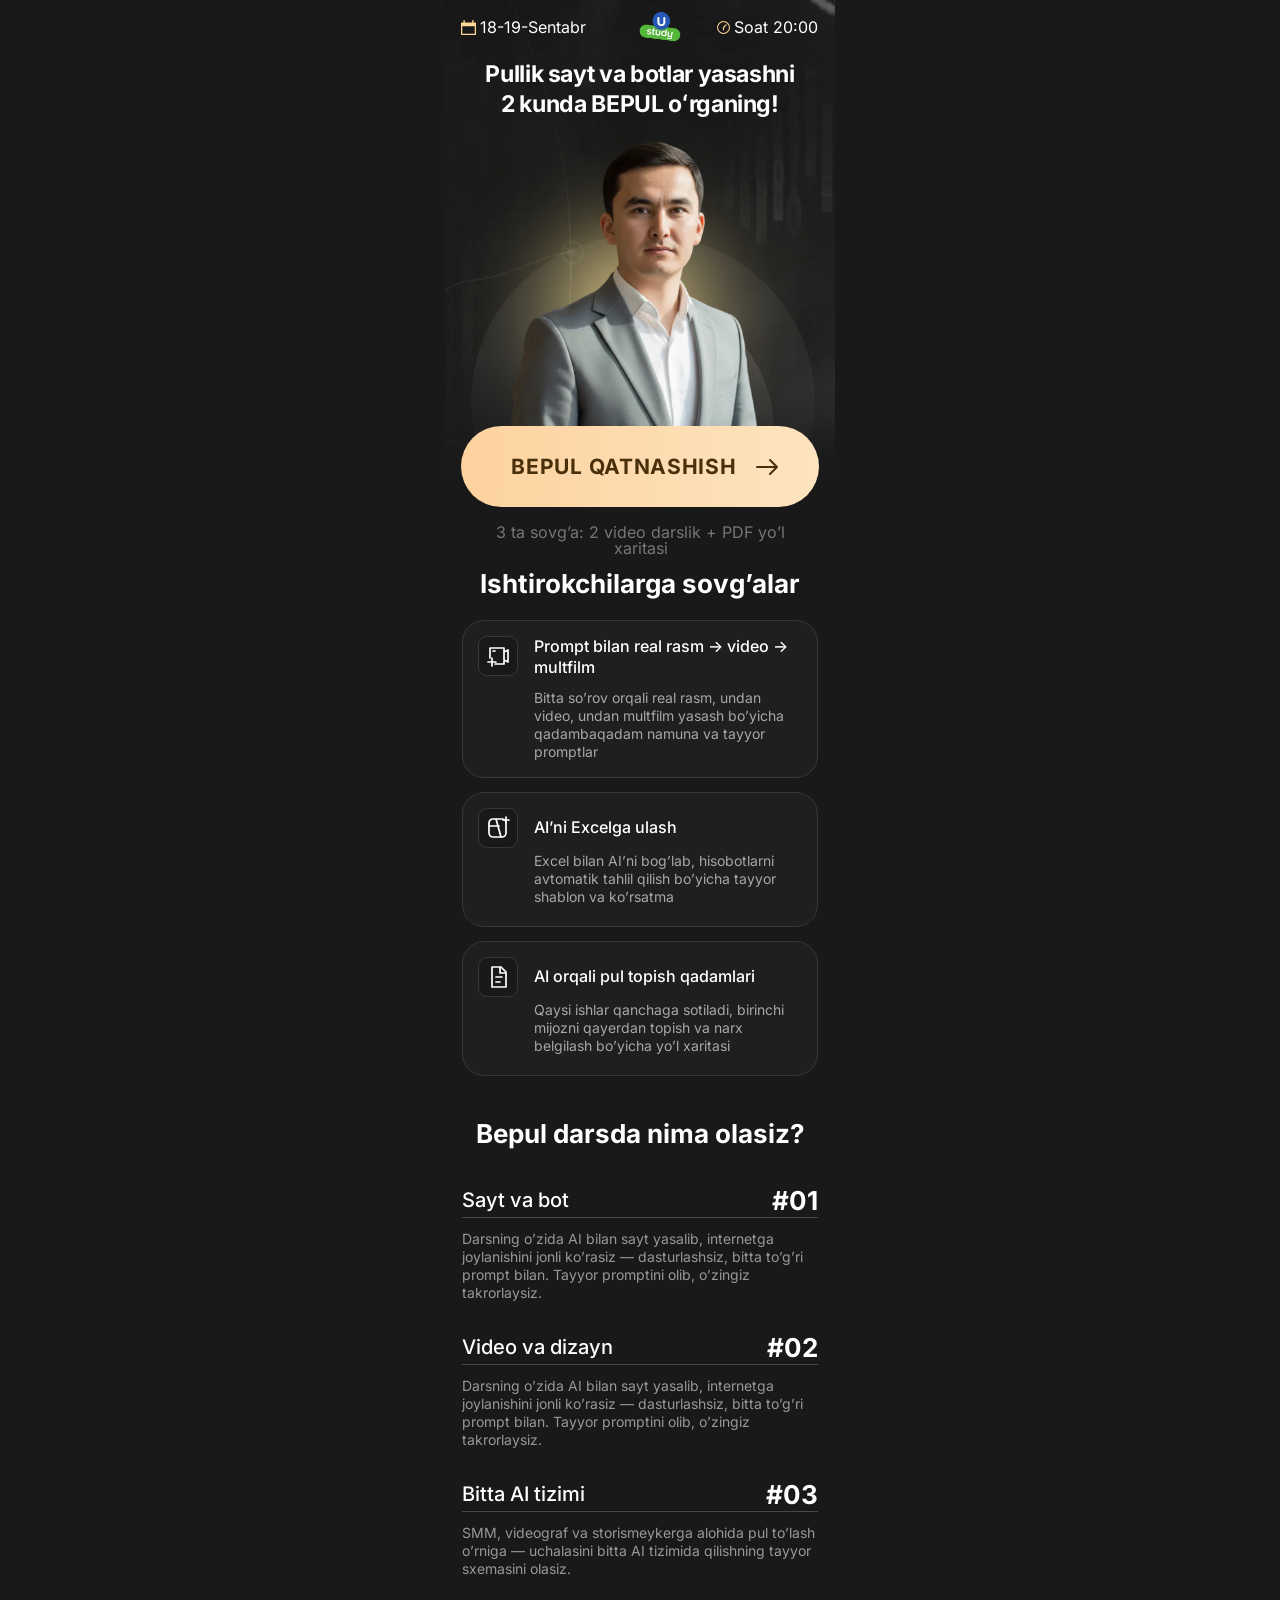
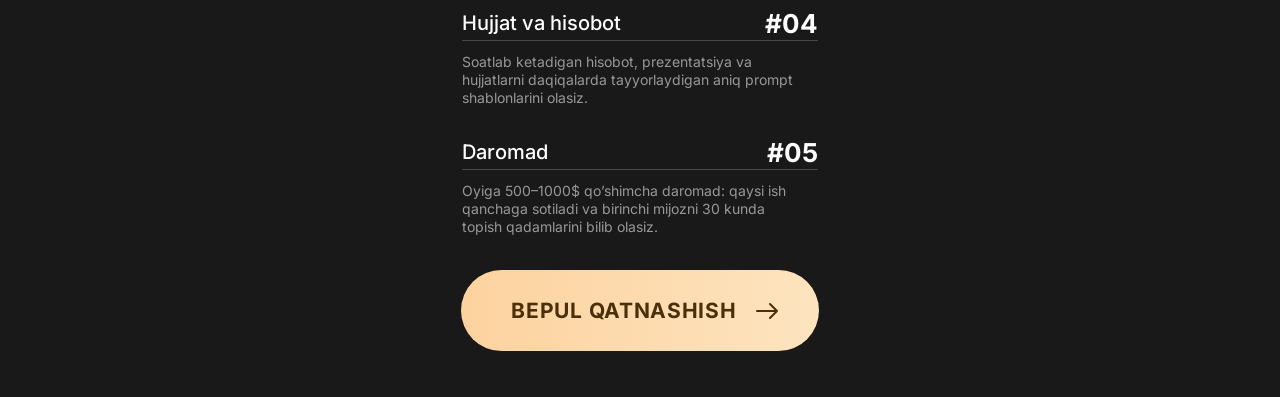
==== commit 267b8e71: "added ew 2 sites" ====
--- a/a/index.html
+++ b/a/index.html
@@ -4,10 +4,10 @@
 <meta charset="utf-8">
 <base href="/a/">
 <meta name="viewport" content="width=390, viewport-fit=cover">
-<title>AI’NI O’RGANIB OYIGA 500–1000$ QO’SHIMCHA DAROMADGA CHIQISH FORMULASI</title>
+<title>Pullik sayt va botlar yasashni 2 kunda BEPUL oʻrganing!</title>
 <meta name="description" content="Qaysi ishlar qanchaga sotiladi, birinchi mijozni qayerdan topish va narxni qanday belgilash — 2 kunlik bepul darsda.">
 <meta name="theme-color" content="#1A1919">
-<meta property="og:title" content="AI’NI O’RGANIB OYIGA 500–1000$ QO’SHIMCHA DAROMADGA CHIQISH FORMULASI">
+<meta property="og:title" content="Pullik sayt va botlar yasashni 2 kunda BEPUL oʻrganing!">
 <meta property="og:description" content="Qaysi ishlar qanchaga sotiladi, birinchi mijozni qayerdan topish va narxni qanday belgilash — 2 kunlik bepul darsda.">
 <meta property="og:image" content="https://suniy-intellektt.vercel.app/a/assets/speaker.avif">
 <meta property="og:url" content="https://suniy-intellektt.vercel.app/a/">
@@ -16,7 +16,7 @@
 <link rel="icon" href="./assets/logo.avif">
 <style>
 @font-face{font-family:Inter;src:url(../fonts/inter-latin-400-800.woff2) format("woff2");font-style:normal;font-weight:400 800;font-display:swap}@font-face{font-family:"Inter Fallback";src:local("Arial");size-adjust:104.971%;ascent-override:92.287%;descent-override:22.979%;line-gap-override:0%}
-:root{--ink:#1a1919;--gold:#ffd899;--gold-ink:#492f0a;--font:Inter,"Inter Fallback",Arial,sans-serif}*,*::before,*::after{box-sizing:border-box}html{-webkit-text-size-adjust:100%}body{margin:0;background:var(--ink);color:#fff;font-family:var(--font);font-size:14px;line-height:1.3;-webkit-font-smoothing:antialiased}img,svg{display:block}button{font:inherit;cursor:pointer}p,h1,h2,h3{margin:0}.page{position:relative;width:390px;min-height:2075px;margin-inline:auto;overflow:hidden;background:var(--ink)}.hero{position:relative;height:645px}.hero-bg{position:absolute;left:0;top:-24px;width:390px;height:657px;background:url(./assets/s2-bg.avif) 0 0/390px 657px no-repeat}.ring{position:absolute;left:26px;top:312px;width:344px;height:333px;border-radius:50%;background:rgba(255,255,255,.05)}.ring-in{position:absolute;left:65.879px;top:376.153px;width:263.548px;height:263.548px;border-radius:50%;background:rgba(255,255,255,.1)}.fade{position:absolute;left:0;top:434px;width:390px;height:218px;background:linear-gradient(180deg,rgba(26,25,25,0),var(--ink) 56.176%)}.glow{position:absolute;left:114px;top:317px;width:147px;height:147px;border-radius:50%;background:linear-gradient(160deg,#ffdf70,#ffe9a6 50%,rgba(255,223,112,.83));filter:blur(50px)}.person{position:absolute;left:60px;top:218px;width:256px;height:301px;background:url(./assets/speaker.avif) center/100% 100% no-repeat}.event{position:relative;height:60px}.event svg,.event p,.logo{position:absolute}.date-ico{left:16px;top:20px;width:15px;height:15px}.date-txt{left:35px;top:19px;font-size:16px;line-height:16px}.clock-ico{left:272px;top:21px;width:13px;height:13px}.clock-txt{left:289px;top:19px;width:84px;font-size:16px;line-height:16px;text-align:center}.logo{left:189px;top:1px;width:52px;height:52px;background:url(./assets/logo.avif) center/contain no-repeat}.h1{position:absolute;left:6px;top:60px;width:378px;font-family:var(--font);font-size:23px;font-weight:700;line-height:29.9px;letter-spacing:-.35px;text-align:center;color:#fff}.headline-line{display:block;white-space:nowrap}.intro{position:absolute;left:6px;top:157px;width:378px;max-width:calc(100% - 12px);color:#b7b7b7;font-size:13.5px;font-weight:500;line-height:18.2px;text-align:center;text-wrap:balance;letter-spacing:-.05px}.cta{position:relative;display:block;width:358px;height:81px;padding:0;margin-inline:auto;border:0;border-radius:40.5px;background:linear-gradient(91.4deg,#fdd29f,#fde4bf);color:var(--gold-ink)}.cta-1{position:absolute;left:16px;top:504px}.cta-label{position:absolute;left:42px;top:28px;width:242px;font-family:var(--font);font-size:21px;font-weight:700;line-height:26px;letter-spacing:.7px;text-align:center;white-space:nowrap}.cta-arrow{position:absolute;left:295px;top:32px;width:23px;height:18px}.cta:focus-visible{outline:3px solid var(--gold);outline-offset:5px}.caption{position:absolute;left:25px;top:602px;width:341px;color:#767676;font-size:16px;line-height:16px;text-align:center}.gifts{position:relative}.section-title{position:relative;height:33px;font-family:var(--font);font-size:26px;font-weight:700;line-height:33px;text-align:center}.gifts-title{width:378px;margin-inline:auto}
+:root{--ink:#1a1919;--gold:#ffd899;--gold-ink:#492f0a;--font:Inter,"Inter Fallback",Arial,sans-serif}*,*::before,*::after{box-sizing:border-box}html{-webkit-text-size-adjust:100%}body{margin:0;background:var(--ink);color:#fff;font-family:var(--font);font-size:14px;line-height:1.3;-webkit-font-smoothing:antialiased}img,svg{display:block}button{font:inherit;cursor:pointer}p,h1,h2,h3{margin:0}.page{position:relative;width:390px;min-height:1997.1px;margin-inline:auto;overflow:hidden;background:var(--ink)}.hero{position:relative;height:567.1px}.hero-bg{position:absolute;left:0;top:-101.9px;width:390px;height:657px;background:url(./assets/s2-bg.avif) 0 0/390px 657px no-repeat}.ring{position:absolute;left:26px;top:234.1px;width:344px;height:333px;border-radius:50%;background:rgba(255,255,255,.05)}.ring-in{position:absolute;left:65.879px;top:298.253px;width:263.548px;height:263.548px;border-radius:50%;background:rgba(255,255,255,.1)}.fade{position:absolute;left:0;top:356.1px;width:390px;height:218px;background:linear-gradient(180deg,rgba(26,25,25,0),var(--ink) 56.176%)}.glow{position:absolute;left:114px;top:239.1px;width:147px;height:147px;border-radius:50%;background:linear-gradient(160deg,#ffdf70,#ffe9a6 50%,rgba(255,223,112,.83));filter:blur(50px)}.person{position:absolute;left:60px;top:140.1px;width:256px;height:301px;background:url(./assets/speaker.avif) center/100% 100% no-repeat}.event{position:relative;height:60px}.event svg,.event p,.logo{position:absolute}.date-ico{left:16px;top:20px;width:15px;height:15px}.date-txt{left:35px;top:19px;font-size:16px;line-height:16px}.clock-ico{left:272px;top:21px;width:13px;height:13px}.clock-txt{left:289px;top:19px;width:84px;font-size:16px;line-height:16px;text-align:center}.logo{left:189px;top:1px;width:52px;height:52px;background:url(./assets/logo.avif) center/contain no-repeat}.h1{position:absolute;left:6px;top:60px;width:378px;font-family:var(--font);font-size:23px;font-weight:700;line-height:29.9px;letter-spacing:-.35px;text-align:center;color:#fff}.headline-line{display:block;white-space:nowrap}.intro{position:absolute;left:6px;top:157px;width:378px;max-width:calc(100% - 12px);color:#b7b7b7;font-size:13.5px;font-weight:500;line-height:18.2px;text-align:center;text-wrap:balance;letter-spacing:-.05px}.cta{position:relative;display:block;width:358px;height:81px;padding:0;margin-inline:auto;border:0;border-radius:40.5px;background:linear-gradient(91.4deg,#fdd29f,#fde4bf);color:var(--gold-ink)}.cta-1{position:absolute;left:16px;top:426.1px}.cta-label{position:absolute;left:42px;top:28px;width:242px;font-family:var(--font);font-size:21px;font-weight:700;line-height:26px;letter-spacing:.7px;text-align:center;white-space:nowrap}.cta-arrow{position:absolute;left:295px;top:32px;width:23px;height:18px}.cta:focus-visible{outline:3px solid var(--gold);outline-offset:5px}.caption{position:absolute;left:25px;top:524.1px;width:341px;color:#767676;font-size:16px;line-height:16px;text-align:center}.gifts{position:relative}.section-title{position:relative;height:33px;font-family:var(--font);font-size:26px;font-weight:700;line-height:33px;text-align:center}.gifts-title{width:378px;margin-inline:auto}
 </style>
 <link rel="stylesheet" href="./css/main.css" media="print" onload="this.media='all'" />
 <noscript>
@@ -40,8 +40,8 @@
       <svg class="clock-ico" width="13" height="13" viewBox="0 0 15 15" fill="none" aria-hidden="true"><path d="M0.633809 7.49999C0.633809 5.67895 1.35721 3.93252 2.64487 2.64488C3.93253 1.35717 5.67897 0.633801 7.5 0.633801C9.32104 0.633801 11.0675 1.35717 12.3551 2.64488C13.6428 3.93252 14.3662 5.67895 14.3662 7.49999C14.3662 9.32102 13.6428 11.0675 12.3551 12.3551C11.0675 13.6428 9.32104 14.3662 7.5 14.3662C5.67897 14.3662 3.93253 13.6428 2.64487 12.3551C1.35721 11.0675 0.633809 9.32102 0.633809 7.49999Z" stroke="#FFD899" stroke-width="1.2" stroke-linecap="round" stroke-linejoin="round"/><path d="M7.5 7.50001V9.95222" stroke="#FFD899" stroke-width="1.2676" stroke-linecap="round" stroke-linejoin="round"/><path d="M7.5 7.49999L10.5649 4.4344" stroke="#FFD899" stroke-width="1.2676" stroke-linecap="round" stroke-linejoin="round"/></svg>
       <p class="clock-txt">Soat 20:00</p>
     </header>
-    <h1 id="hero-title" class="h1"><span class="headline-line">AI’NI O’RGANIB OYIGA 500–1000$</span> <span class="headline-line">QO’SHIMCHA DAROMADGA</span> <span class="headline-line">CHIQISH FORMULASI</span></h1>
-    <p class="intro">Qaysi ishlar qanchaga sotiladi, birinchi mijozni qayerdan topish va narxni qanday belgilash — 2 kunlik bepul darsda.</p>
+    <h1 id="hero-title" class="h1"><span class="headline-line">Pullik sayt va botlar yasashni</span> <span class="headline-line">2 kunda BEPUL oʻrganing!</span></h1>
+    <!-- <p class="intro">Qaysi ishlar qanchaga sotiladi, birinchi mijozni qayerdan topish va narxni qanday belgilash — 2 kunlik bepul darsda.</p> -->
     <button type="button" class="cta cta-1 registerBtn">
       <span class="cta-label">BEPUL QATNASHISH</span>
       <svg class="cta-arrow" viewBox="0 0 23 18" fill="none" aria-hidden="true"><path d="M1 9h20m-7-7 7 7-7 7" stroke="currentColor" stroke-width="2" stroke-linecap="round" stroke-linejoin="round"/></svg>
@@ -108,14 +108,9 @@
       </svg>
     </button>
     <div class="homeFormTop">
-      <h2 class="homeFormTopTitle">Ro’yxatdan o’tish uchun ma’lumotlaringizni kiriting!</h2>
+      <h2 class="homeFormTopTitle">Ro’yxatdan o’tish uchun telefon raqamingizni kiriting!</h2>
     </div>
     <form id="registrationForm" name="contact-form">
-      <div class="HomeFormRow">
-        <label class="HomeFormRowLabel" for="name">Ismingiz:</label>
-        <input class="HomeFormRowInput" type="text" id="name" name="name" placeholder="Ismingizni kiriting" autocomplete="name" />
-        <p class="homeFormErrorText" id="nameError" style="display: none">❌ Ismingizni kiriting!</p>
-      </div>
       <div class="HomeFormRow">
         <label class="HomeFormRowLabel" for="phone">Telefon raqamingiz:</label>
         <div class="phone-input-container">
@@ -140,7 +135,7 @@
 <script defer src="../js/phoneFormatter.js"></script>
 <script defer src="../js/app.js"></script>
 <!-- Meta Pixel Code -->
-<script defer>
+<script>
 !function(f,b,e,v,n,t,s)
 {if(f.fbq)return;n=f.fbq=function(){n.callMethod?
 n.callMethod.apply(n,arguments):n.queue.push(arguments)};
@@ -152,7 +147,7 @@
 fbq('init', '1569223030890988');
 fbq('track', 'PageView');
 </script>
-<noscript><img height="1" width="1" style="display:none"
+<noscript><img alt="" loading="lazy" decoding="async" height="1" width="1" style="display:none"
 src="https://www.facebook.com/tr?id=1569223030890988&ev=PageView&noscript=1"
 /></noscript>
 <!-- End Meta Pixel Code -->
